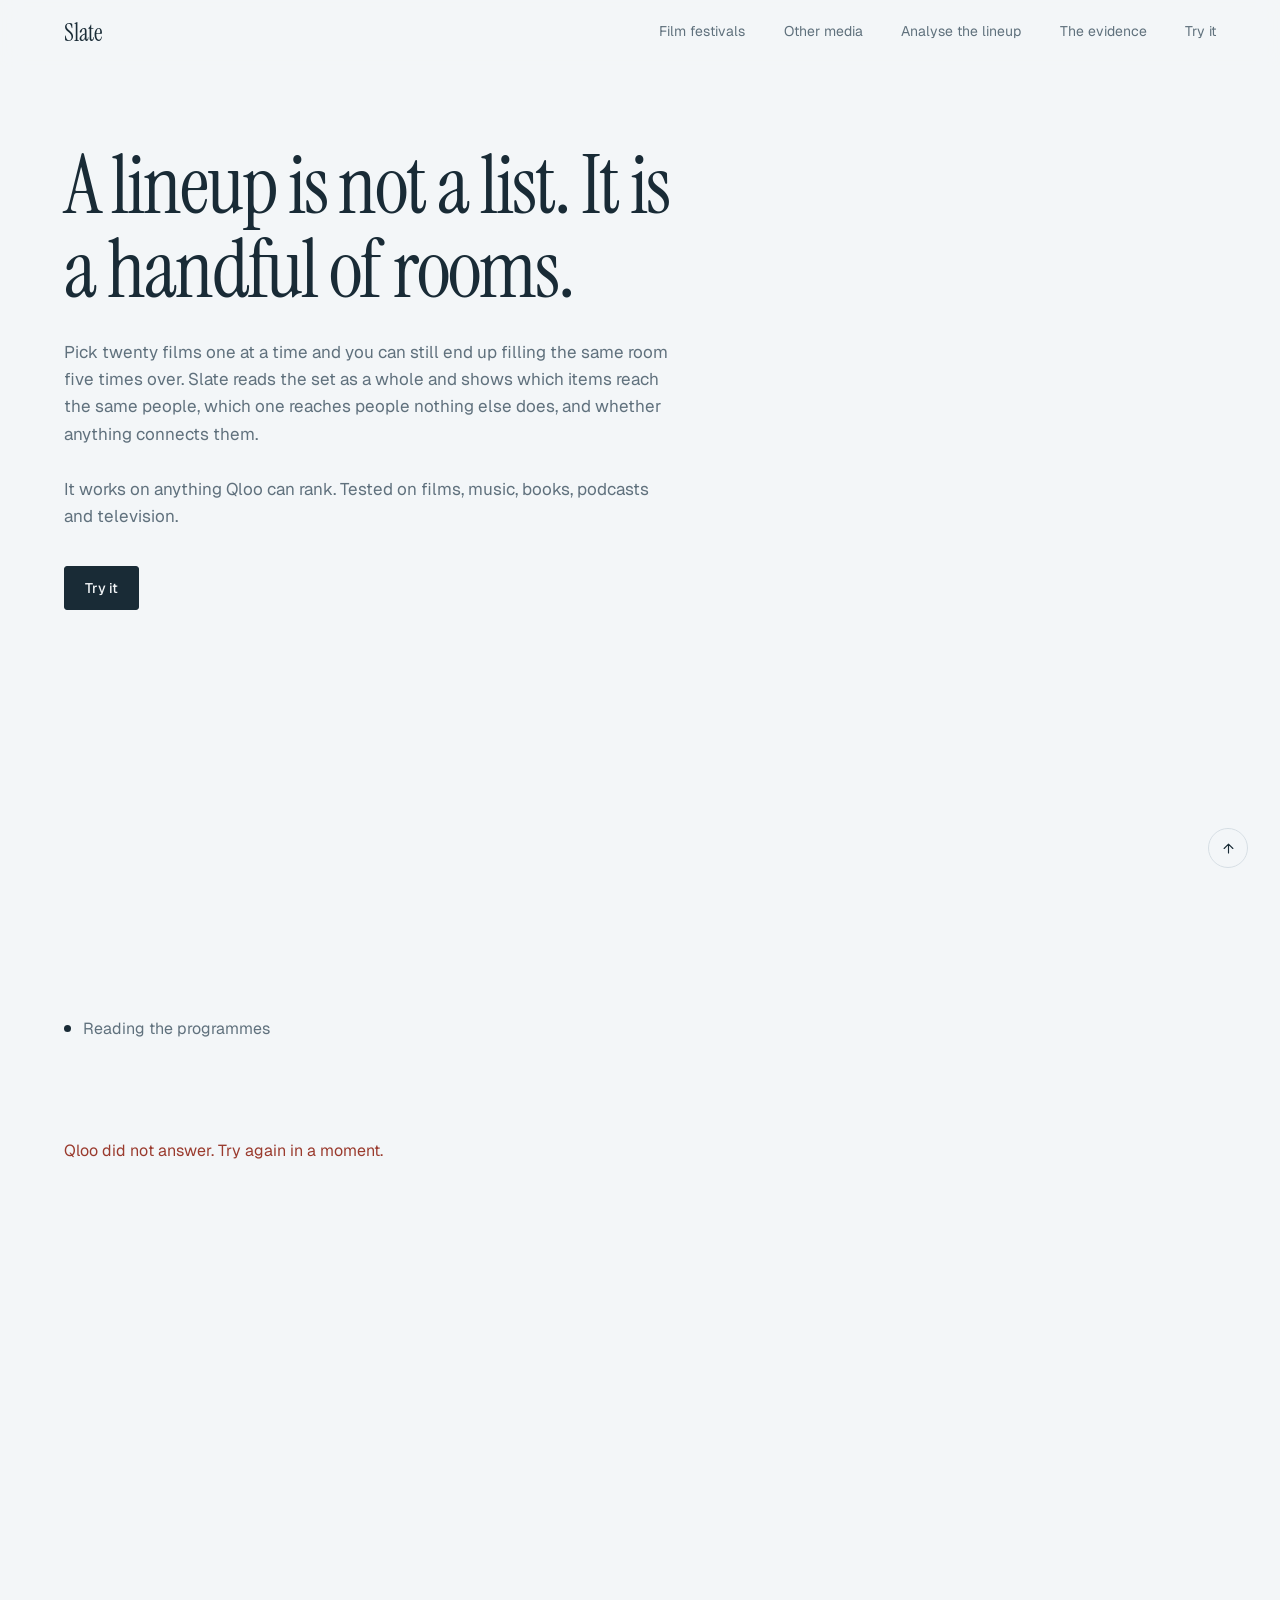
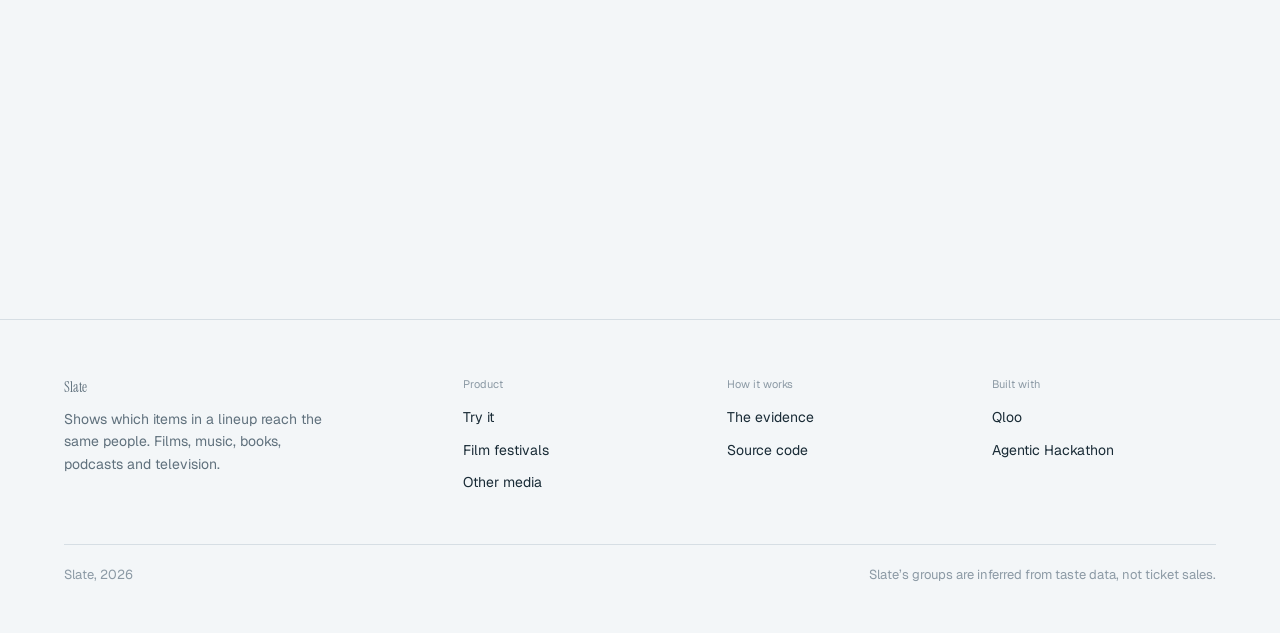
==== static/index.html @ c36e0ff1 "Serve the built-in lineups from a file, rebuild the page, add the edit panel" ====
<!DOCTYPE html>
<html lang="en">
<head>
<meta charset="utf-8">
<meta name="viewport" content="width=device-width, initial-scale=1">
<title>Slate</title>
<meta name="description" content="Slate reads a curated set as a whole and shows which items reach the same audience, which reaches people nothing else does, and whether anything connects them.">
<link rel="preconnect" href="https://fonts.googleapis.com">
<link rel="preconnect" href="https://fonts.gstatic.com" crossorigin>
<link href="https://fonts.googleapis.com/css2?family=Instrument+Serif:ital@0;1&family=Geist:wght@400;500;600&family=Archivo:wght@400;500&display=swap" rel="stylesheet">
<link rel="stylesheet" href="/static/style.css">
</head>
<body>

<header class="bar" id="bar">
  <span class="wordmark">Slate</span>
  <nav class="tabs">
    <a href="#festivals">Film festivals</a>
    <a href="#views">Other media</a>
    <a href="#panel">Analyse the lineup</a>
    <a href="#checked">The evidence</a>
    <a href="#yours">Try it</a>
  </nav>
</header>

<section class="opening">
  <h1>A lineup is not a list. It is a handful of rooms.</h1>
  <p class="deck">Pick twenty films one at a time and you can still end up
    filling the same room five times over. Slate reads the set as a whole and
    shows which items reach the same people, which one reaches people nothing
    else does, and whether anything connects them.</p>
  <p class="deck">It works on anything Qloo can rank. Tested on films, music,
    books, podcasts and television.</p>
  <div class="opening-actions">
    <a class="solid" href="#yours">Try it</a>
  </div>
</section>

<span id="festivals" class="anchor"></span>
<section class="group-head reveal">
  <h2>Film festivals</h2>
  <p class="lede">Here is what Slate sees in a lineup, using three real film
    festivals: Berlinale 2024 in Germany, Cannes 2023 in France and Sundance
    2024 in the United States.</p>
  <div class="terms">
    <div>
      <h4>Bridge</h4>
      <p>A film that reaches two different crowds at once. It is the overlap
        between them, so someone who came for one group finds something next
        door. Instead of programming two separate nights, one slot covers
        both.</p>
    </div>
    <div>
      <h4>Outlier</h4>
      <p>A film that covers an audience with a distinct taste from the rest of
        the lineup. If it sits in a group, it is the one most weakly tied to
        it: it covers some of that group&rsquo;s audience, and some that
        nothing else in the lineup covers.</p>
    </div>
  </div>
</section>

<main id="chapters"></main>

<div class="state" id="loading" aria-live="polite">
  <span class="pulse" aria-hidden="true"></span>
  <p id="loading-text">Reading the programmes</p>
</div>

<div class="state problem" id="error" hidden role="alert"><p id="error-text"></p></div>

<section class="views reveal" id="views" hidden>
  <h2>Slate also reads music, books, podcasts and television</h2>
  <div class="view-tabs" id="view-tabs" role="tablist"></div>
  <div id="view-body"></div>
</section>

<section class="checked reveal" id="checked" hidden>
  <h2>How do we know the findings are real?</h2>
  <div id="tests"></div>
</section>

<section class="invite reveal" id="yours">
  <h2>Try it on a programme you know</h2>
  <p class="lede">Four to twenty-four titles. A season, a retrospective, a
    streaming collection, your own shortlist.</p>
  <div class="invite-form">
    <label for="own-input">One title per line. Add a year in brackets if the
      title is ambiguous, like <i>Monster</i> (2023).</label>
    <textarea id="own-input" rows="8" spellcheck="false"
      placeholder="Anatomy of a Fall&#10;Perfect Days&#10;The Zone of Interest&#10;Fallen Leaves&#10;Youth (2023)"></textarea>
    <div class="row">
      <button type="button" id="own-run" class="solid">Find the shape</button>
      <p class="fine">Nothing is stored.</p>
    </div>
  </div>
  <div id="own-result"></div>
</section>

<footer class="foot">
  <div class="foot-top">
    <div class="foot-brand">
      <p class="wordmark">Slate</p>
      <p>Shows which items in a lineup reach the same people. Films, music,
        books, podcasts and television.</p>
    </div>
    <div>
      <h4>Product</h4>
      <a href="#yours">Try it</a>
      <a href="#festivals">Film festivals</a>
      <a href="#views">Other media</a>
    </div>
    <div>
      <h4>How it works</h4>
      <a href="#checked">The evidence</a>
      <a href="https://github.com/1Light/slate">Source code</a>
    </div>
    <div>
      <h4>Built with</h4>
      <a href="https://qloo.com">Qloo</a>
      <a href="https://qloo.devpost.com">Agentic Hackathon</a>
    </div>
  </div>
  <div class="foot-bottom">
    <span>Slate, 2026</span>
    <span>Slate&rsquo;s groups are inferred from taste data, not ticket sales.</span>
  </div>
</footer>

<button type="button" class="to-top" id="to-top" aria-label="Back to top" hidden>
  <svg viewBox="0 0 24 24" aria-hidden="true" focusable="false">
    <path d="M12 19V5M5 12l7-7 7 7"/>
  </svg>
</button>

<script src="/static/app.js"></script>
</body>
</html>
---- static/style.css ----
:root {
  --paper:  #F3F6F8;
  --raised: #E9EEF2;
  --card:   #FFFFFF;
  --ink:    #192B36;
  --muted:  #60717D;
  --faint:  #8C9AA5;
  --rule:   #D6DEE4;
  --rule-2: #BCC8D0;
  --accent: #5546D8;
  --accent-ink: #3A2FA8;
  --alone: #0F6E56;
  --alone-ink: #0B5240;
  --warn:   #9A3B2E;

  --serif: 'Instrument Serif', Georgia, 'Times New Roman', serif;
  --sans:  'Geist', 'Archivo', system-ui, -apple-system, 'Segoe UI', sans-serif;

  --gutter: clamp(1.25rem, 5vw, 5.5rem);
  --measure: 62ch;
}

* { box-sizing: border-box; }
html { -webkit-text-size-adjust: 100%; scroll-behavior: smooth; }

body {
  margin: 0;
  background: var(--paper);
  color: var(--ink);
  font-family: var(--sans);
  font-size: 16px;
  line-height: 1.6;
  font-feature-settings: 'tnum' 0;
  -webkit-font-smoothing: antialiased;
}

h1, h2, h3, h4 { margin: 0; font-weight: 400; }
p { margin: 0; }
ul, ol { margin: 0; padding: 0; list-style: none; }
a { color: inherit; }
.sr-only { position: absolute; width: 1px; height: 1px; overflow: hidden; clip: rect(0 0 0 0); }
.anchor { display: block; height: 0; scroll-margin-top: 4.5rem; }
:focus-visible { outline: 2px solid var(--ink); outline-offset: 3px; }

.reveal { opacity: 0; transform: translateY(14px); }
.reveal.shown { opacity: 1; transform: none; transition: opacity 700ms ease, transform 700ms cubic-bezier(.22,.9,.3,1); }

.bar {
  position: fixed; top: 0; left: 0; right: 0; z-index: 30;
  display: flex; align-items: center; justify-content: space-between;
  padding: 0.85rem var(--gutter);
  background: color-mix(in srgb, var(--paper) 88%, transparent);
  backdrop-filter: blur(10px);
  border-bottom: 1px solid transparent;
  transition: border-color 200ms ease;
}
.bar.lifted { border-bottom-color: var(--rule); }
.wordmark { font-family: var(--serif); font-size: 1.5rem; letter-spacing: -0.01em; }

.opening { padding: 9rem var(--gutter) 0; }

.opening h1 {
  font-family: var(--serif);
  font-size: clamp(2.6rem, 6.4vw, 5.25rem);
  line-height: 1.02;
  letter-spacing: -0.025em;
  max-width: 17ch;
}
.opening .deck {
  margin-top: 1.75rem; max-width: 56ch;
  color: var(--muted); font-size: clamp(0.9375rem, 1.35vw, 1.0625rem);
}
.opening-actions { display: flex; gap: 1rem; align-items: center; margin-top: 2.25rem; flex-wrap: wrap; }

.chapter { padding: 4.5rem var(--gutter) 3.5rem; border-top: 1px solid var(--rule); }
.hero-figure { padding: 3rem var(--gutter) 1rem; border: 0; }
.chapter-title { font-size: 0.8125rem; color: var(--faint); margin-bottom: 0.9rem; }
.chapter-title .reading { margin-left: 0.6rem; padding: 0.05rem 0.4rem; border: 1px solid var(--rule); color: var(--muted); font-size: 0.6875rem; }

.verdict-line {
  font-family: var(--serif); font-size: clamp(1.75rem, 3.8vw, 2.75rem);
  line-height: 1.1; letter-spacing: -0.018em; max-width: 22ch;
}
.verdict-sub { margin-top: 0.9rem; max-width: 48ch; color: var(--muted); font-size: 0.9375rem; }

.figure { position: relative; margin-top: 2rem; }

.state-label {
  font-size: 0.6875rem; color: var(--faint); margin-bottom: 0.75rem;
  display: flex; align-items: center; gap: 0.75rem;
}
.state-label button {
  font: inherit; font-size: 0.6875rem; color: var(--muted);
  background: none; border: 0; border-bottom: 1px solid var(--rule);
  padding: 0 0 1px; cursor: pointer;
}
.state-label button:hover { color: var(--ink); border-color: var(--ink); }

.columns { display: flex; gap: 0; align-items: flex-start; }
.column { min-width: 0; padding: 0 1.25rem; border-left: 1px solid var(--rule); }
.column:first-child { padding-left: 0; border-left: 0; }
.column:last-child { padding-right: 0; }

.column-head { padding-bottom: 0.65rem; margin-bottom: 0.9rem; border-bottom: 1px solid var(--ink); }
.column-size { font-size: 0.9375rem; font-weight: 500; font-variant-numeric: tabular-nums; }
.column-what { font-size: 0.9375rem; color: var(--muted); }
.column-head { text-wrap: balance; }

.film {
  display: block; padding: 0.4rem 0 0.4rem 0.6rem;
  margin-left: -0.6rem; border-left: 2px solid transparent;
  font-size: 0.9375rem; font-weight: 500; line-height: 1.3;
}
.film .origin { display: block; font-weight: 400; font-size: 0.8125rem; color: var(--muted); margin-top: 0.05rem; }
.film .year { font-weight: 400; font-size: 0.8125rem; color: var(--faint); margin-left: 0.35rem; }
.film .tag {
  display: inline-block; font-size: 0.6875rem; font-weight: 400;
  color: var(--muted); border: 1px solid var(--rule);
  padding: 0 0.3rem; margin-left: 0.45rem; vertical-align: 1px;
}
.film.bridge { border-left-color: var(--accent); }
.film.bridge .tag { border-color: var(--accent); color: var(--accent-ink); }
.film.alone { border-left-color: var(--alone); }
.film.alone .tag { border-color: var(--alone); color: var(--alone-ink); }
.film.thin { opacity: 0.78; }
.film.leaving { opacity: 0.34; text-decoration: line-through; }
.film.arriving { background: var(--raised); }

.threads { position: absolute; inset: 0; width: 100%; height: 100%; pointer-events: none; overflow: visible; }
.threads path { fill: none; stroke: var(--accent); stroke-width: 2; stroke-dasharray: var(--len); stroke-dashoffset: var(--len); animation: draw 900ms cubic-bezier(.3,.8,.4,1) forwards; }
.threads path.under { stroke: var(--paper); stroke-width: 7; opacity: 0.9; }
@keyframes draw { to { stroke-dashoffset: 0; } }

.spend { display: flex; gap: 0; margin-top: 1.5rem; padding-top: 1.25rem; border-top: 1px solid var(--rule); }
.spend-cell { padding: 0 1.25rem; min-width: 0; }
.spend-cell:first-child { padding-left: 0; }
.spend-cell h4 { font-size: 0.6875rem; color: var(--faint); font-weight: 400; margin-bottom: 0.4rem; }
.spend-cell li { font-size: 0.875rem; color: var(--muted); line-height: 1.35; margin-bottom: 0.25rem; }

.legend { margin-top: 1.25rem; font-size: 0.8125rem; color: var(--faint); max-width: var(--measure); }
.legend b { font-weight: 500; color: var(--muted); }
.note { margin-top: 1rem; font-size: 0.875rem; color: var(--muted); }

.act { margin-top: 2.5rem; padding-top: 1.75rem; border-top: 1px solid var(--rule); }
.act-head { display: flex; align-items: center; gap: 1.25rem; flex-wrap: wrap; }
.act-head p { font-size: 0.875rem; color: var(--muted); max-width: 46ch; }
.trace { margin-top: 1.75rem; max-width: var(--measure); border-left: 1px solid var(--rule); }
.trace li { position: relative; padding: 0 0 1rem 1.25rem; font-size: 0.9375rem; }
.trace li::before { content: ""; position: absolute; left: -4px; top: 0.55rem; width: 7px; height: 7px; border-radius: 50%; background: var(--rule-2); }
.trace li[data-act="keep"]::before { background: var(--ink); }
.trace .evidence { color: var(--faint); font-size: 0.8125rem; margin-top: 0.15rem; }
.proposal { margin-top: 1.75rem; max-width: var(--measure); }
.proposal h4 { font-family: var(--serif); font-size: 1.5rem; margin-bottom: 0.5rem; }
.proposal p { font-size: 0.9375rem; margin-bottom: 0.5rem; }
.rejects-head { color: var(--faint); font-size: 0.8125rem; margin-top: 1rem; }
.rejects li { font-size: 0.875rem; color: var(--muted); margin-bottom: 0.25rem; }
.ledger { display: flex; gap: 2.25rem; flex-wrap: wrap; margin-top: 1.25rem; padding-top: 1rem; border-top: 1px solid var(--rule); }
.ledger dt { font-size: 0.6875rem; color: var(--faint); }
.ledger dd { margin: 0; font-size: 1.375rem; font-weight: 500; font-variant-numeric: tabular-nums; }
.none { color: var(--muted); font-size: 0.9375rem; }

.compare, .checked, .invite { padding: 4.5rem var(--gutter) 3.5rem; border-top: 1px solid var(--rule); }
.compare h2, .checked h2, .invite h2 {
  font-family: var(--serif); font-size: clamp(1.75rem, 3.4vw, 2.5rem);
  line-height: 1.12; letter-spacing: -0.018em;
}
.lede { margin-top: 1rem; max-width: 54ch; color: var(--muted); font-size: 0.9375rem; }
.compare-rows { margin-top: 2.5rem; display: flex; flex-direction: column; gap: 1.25rem; }
.compare-row { display: grid; grid-template-columns: 11rem minmax(0, 1fr) 10rem; gap: 1.5rem; align-items: center; }
.compare-row .who { font-size: 0.9375rem; }
.compare-row .who small { display: block; color: var(--faint); font-size: 0.75rem; }
.compare-track { display: flex; }
.compare-row .bars { display: flex; gap: 2px; height: 1.75rem; }
.compare-row .bars span { min-width: 4px; background: var(--rule-2); }
.compare-row .bars span:nth-child(even) { background: var(--rule); }
.compare-row.bridged .bars { box-shadow: inset 0 -3px 0 var(--accent); }
.compare-row .verdict-cell { font-size: 0.875rem; color: var(--muted); }
.compare-row .verdict-cell b { font-weight: 500; color: var(--ink); }
.compare-row .verdict-cell .has-bridge { color: var(--accent-ink); }
.compare-note { margin-top: 2.25rem; max-width: var(--measure); font-size: 1rem; }

.checks { margin-top: 2.5rem; display: grid; grid-template-columns: repeat(auto-fit, minmax(23rem, 1fr)); gap: 3rem; }
.check h3 { font-family: var(--serif); font-size: 1.375rem; line-height: 1.25; max-width: 30ch; }
.figure-line { margin-top: 1rem; font-size: 0.875rem; color: var(--muted); }
.figure-line b { font-size: 1.875rem; font-weight: 500; color: var(--ink); margin-right: 0.5rem; font-variant-numeric: tabular-nums; }
.check > p { margin-top: 0.9rem; font-size: 0.9375rem; }
.check .limit { color: var(--muted); font-size: 0.8125rem; }
.check h4 { font-size: 0.6875rem; color: var(--faint); margin-top: 1.5rem; }
.check code {
  display: block; margin-top: 1.25rem; padding: 0.5rem 0.7rem;
  background: var(--raised); font-family: var(--sans);
  font-size: 0.75rem; color: var(--muted); overflow-x: auto;
}
.pairs, .bars-table { width: 100%; border-collapse: collapse; margin-top: 1rem; font-size: 0.8125rem; }
.pairs td, .bars-table td { padding: 0.3rem 0.5rem 0.3rem 0; vertical-align: baseline; }
.pairs .d, .bars-table .d { font-variant-numeric: tabular-nums; white-space: nowrap; }
.pairs .r, .pairs .n { color: var(--faint); white-space: nowrap; text-align: right; }
.pairs .head td { padding-top: 0.9rem; color: var(--faint); font-size: 0.6875rem; }
.pairs .head:first-child td { padding-top: 0; }
.pairs .aside { display: block; color: var(--faint); font-size: 0.75rem; }
.bars-table .who { white-space: nowrap; color: var(--muted); }
.bars-table .bar { width: 99%; }
.bars-table .bar span { display: block; height: 7px; background: var(--rule-2); }
.bars-table .win .who, .bars-table .win .d { color: var(--ink); font-weight: 500; }
.bars-table .win .bar span { background: var(--ink); }

.invite { display: grid; grid-template-columns: minmax(0, 1.05fr) minmax(0, 0.95fr); gap: clamp(2rem, 6vw, 5rem); align-items: start; }
.invite-form label { display: block; font-size: 0.875rem; color: var(--muted); margin: 2rem 0 0.6rem; }
.invite textarea {
  width: 100%; font-family: var(--sans); font-size: 0.9375rem; line-height: 1.7;
  padding: 0.8rem 0.95rem; border: 1px solid var(--rule); border-radius: 3px;
  background: var(--card); color: var(--ink); resize: vertical;
}
.invite textarea:focus { border-color: var(--ink); outline: none; }
.invite .row { display: flex; align-items: center; gap: 0.9rem; margin-top: 0.9rem; }
.invite-aside { border-left: 1px solid var(--rule); padding-left: clamp(1.25rem, 3vw, 2.5rem); }
.invite-aside h3 { font-size: 0.6875rem; color: var(--faint); margin-bottom: 1rem; }
.invite-aside li { font-size: 0.9375rem; color: var(--muted); margin-bottom: 0.9rem; }
.invite-aside li b { font-weight: 500; color: var(--ink); }
.invite-aside .fine { margin-top: 1.5rem; }
#own-result { grid-column: 1 / -1; }
.fine { font-size: 0.8125rem; color: var(--faint); }

.solid, .ghost {
  display: inline-block; font: inherit; font-size: 0.875rem; font-weight: 500;
  cursor: pointer; padding: 0.6rem 1.25rem; border-radius: 3px; text-decoration: none;
  transition: opacity 120ms ease, border-color 120ms ease;
}
.solid { background: var(--ink); color: var(--paper); border: 1px solid var(--ink); }
.ghost { background: none; border: 1px solid var(--rule); color: var(--muted); }
.solid:hover { opacity: 0.86; }
.ghost:hover { color: var(--ink); border-color: var(--ink); }
.solid:disabled { opacity: 0.4; cursor: default; }
.quiet { color: var(--muted); font-size: 0.875rem; text-decoration: none; border-bottom: 1px solid var(--rule); padding-bottom: 2px; }
.quiet:hover { color: var(--ink); border-color: var(--ink); }

.state { display: flex; align-items: center; gap: 0.75rem; padding: 3rem var(--gutter); color: var(--muted); }
.problem { color: var(--warn); }
.pulse { width: 7px; height: 7px; border-radius: 50%; background: var(--ink); animation: breathe 1.4s ease-in-out infinite; }
@keyframes breathe { 0%,100% { opacity: 0.2; } 50% { opacity: 1; } }

.foot {
  display: flex; justify-content: space-between; align-items: center; gap: 1rem;
  padding: 2rem var(--gutter) 3rem; border-top: 1px solid var(--rule);
  font-size: 0.8125rem; color: var(--faint); flex-wrap: wrap;
}
.foot a { text-decoration: none; border-bottom: 1px solid var(--rule); padding-bottom: 2px; }
.foot a:hover { color: var(--ink); }

@media (max-width: 920px) {
  .invite { grid-template-columns: 1fr; }
  .invite-aside { border-left: 0; padding-left: 0; border-top: 1px solid var(--rule); padding-top: 1.5rem; }
  .columns, .spend { flex-direction: column; }
  .column, .spend-cell { padding: 0; border-left: 0; }
  .column + .column { margin-top: 2rem; padding-top: 1.5rem; border-top: 1px solid var(--rule); }
  .spend-cell + .spend-cell { margin-top: 1.25rem; }
  .compare-row { grid-template-columns: 1fr; gap: 0.5rem; }
  .threads { display: none; }
  .opening { padding-top: 7rem; }
}

@media (prefers-reduced-motion: reduce) {
  html { scroll-behavior: auto; }
  *, *::before, *::after { animation-duration: 0.01ms !important; transition-duration: 0.01ms !important; }
  .reveal { opacity: 1; transform: none; }
  .threads path { stroke-dashoffset: 0; }
}

.decision-block { margin-top: 2.5rem; padding-top: 2rem; border-top: 1px solid var(--rule); }
.decision { display: grid; grid-template-columns: minmax(0, 0.9fr) minmax(0, 1.1fr); gap: clamp(1.5rem, 4vw, 3.5rem); margin-top: 2rem; align-items: start; }
.decision-side { min-width: 0; }
.columns.wrapped { display: grid; grid-template-columns: repeat(auto-fit, minmax(9rem, 1fr)); gap: 1.5rem 0; }
.columns.wrapped .column { border-left: 1px solid var(--rule); padding: 0 1rem; }
.columns.wrapped .column:first-child { padding-left: 0; border-left: 0; }

.film .tag { white-space: nowrap; }
.film.arriving { background: none; border-left-color: var(--ink); }
.film.arriving .tag { border-color: var(--ink); color: var(--ink); }
.film.leaving .tag { border-color: var(--rule-2); }

.swaps { margin-top: 2rem; max-width: var(--measure); }
.swaps li { padding: 0.9rem 0; border-top: 1px solid var(--rule); }
.swaps .out { color: var(--muted); text-decoration: line-through; }
.swaps .arrow { color: var(--faint); margin: 0 0.6rem; }
.swaps .in { font-weight: 500; }
.swaps .why { margin-top: 0.3rem; font-size: 0.875rem; color: var(--muted); }

.declined { padding: 3.5rem var(--gutter); border-top: 1px solid var(--rule); background: var(--raised); }
.declined-head { font-family: var(--serif); font-size: clamp(1.5rem, 3vw, 2.125rem); letter-spacing: -0.015em; }

.says { margin-top: 2rem; padding-top: 1.5rem; border-top: 1px solid var(--rule); }
.consequences { display: grid; grid-template-columns: repeat(auto-fit, minmax(16rem, 1fr)); gap: 2rem; }
.consequences h4 { font-size: 0.6875rem; color: var(--faint); font-weight: 400; }
.consequences .subject { margin-top: 0.3rem; font-size: 1rem; font-weight: 500; }
.consequences .subject .arrow { color: var(--faint); margin: 0 0.5rem; font-weight: 400; }
.consequences p { font-size: 0.875rem; color: var(--muted); margin-top: 0.4rem; }

@media (max-width: 920px) {
  .decision { grid-template-columns: 1fr; }
  .columns.wrapped { grid-template-columns: 1fr; }
  .columns.wrapped .column { border-left: 0; padding: 0; }
  .columns.wrapped .column + .column { margin-top: 1.5rem; padding-top: 1.25rem; border-top: 1px solid var(--rule); }
}

.check.lead { margin-top: 2.5rem; padding-bottom: 2.5rem; border-bottom: 1px solid var(--rule); }
.check.lead h3 { font-size: clamp(1.5rem, 2.6vw, 2rem); }
.check.lead > p { max-width: var(--measure); }
.columns.tight { margin-top: 1.75rem; }
.columns.tight .film { padding-block: 0.25rem; }
.checks { margin-top: 2.5rem; }
.closing {
  margin-top: 3rem; padding-top: 2rem; border-top: 1px solid var(--rule);
  font-family: var(--serif); font-size: clamp(1.25rem, 2.4vw, 1.75rem);
  line-height: 1.3; max-width: 34ch;
}
#st-null { margin-top: 1rem; font-size: 0.875rem; color: var(--muted); }

.waiting { display: flex; align-items: flex-start; gap: 0.75rem; padding: 2rem 0; max-width: var(--measure); }
.waiting p { font-size: 0.9375rem; color: var(--muted); }
.waiting .pulse { margin-top: 0.5rem; flex: none; }

.status { max-width: var(--measure); margin-top: 2rem; padding-left: 1rem; border-left: 2px solid var(--rule-2); }
.status h4 { font-family: var(--serif); font-size: 1.375rem; letter-spacing: -0.01em; }
.status p { margin-top: 0.5rem; font-size: 0.9375rem; color: var(--muted); }
.status .row { display: flex; gap: 0.75rem; margin-top: 1rem; flex-wrap: wrap; }
.status.thin { border-left-color: var(--rule-2); }
.status.wait { border-left-color: var(--ink); }
.status.broken { border-left-color: var(--warn); }
.status.broken h4 { color: var(--warn); }

.coverage { max-width: var(--measure); margin-top: 2rem; padding: 1.25rem 1.25rem 1rem; background: var(--raised); }
.coverage h4 { font-size: 0.9375rem; font-weight: 500; }
.coverage p { margin-top: 0.6rem; font-size: 0.875rem; color: var(--muted); }
.coverage b { font-weight: 500; color: var(--ink); }
.coverage .limit { margin-top: 0.9rem; font-size: 0.8125rem; color: var(--faint); }

.group-head { padding: 4.5rem var(--gutter) 0; }
.group-head h2 { font-family: var(--serif); font-size: clamp(1.875rem, 3.6vw, 2.75rem); letter-spacing: -0.018em; }
.terms { margin-top: 2rem; display: grid; grid-template-columns: repeat(auto-fit, minmax(22rem, 1fr)); gap: 2.5rem; max-width: 70rem; }
.terms h4 { font-size: 0.6875rem; color: var(--faint); font-weight: 400; }
.terms p { margin-top: 0.4rem; font-size: 0.9375rem; color: var(--muted); }
.chapter-title .num { display: inline-block; margin-right: 0.6rem; color: var(--ink); font-weight: 500; }

.views { padding: 4.5rem var(--gutter) 3.5rem; border-top: 1px solid var(--rule); }
.view-tabs { display: flex; gap: 0; margin-top: 2rem; border-bottom: 1px solid var(--rule); }
.view-tabs button {
  font: inherit; font-size: 0.9375rem; background: none; border: 0;
  border-bottom: 2px solid transparent; color: var(--muted);
  padding: 0.6rem 1.1rem; margin-bottom: -1px; cursor: pointer;
}
.view-tabs button:first-child { padding-left: 0; }
.view-tabs button:hover { color: var(--ink); }
.view-tabs button[aria-selected="true"] { color: var(--ink); border-bottom-color: var(--ink); font-weight: 500; }
#view-body .chapter { border-top: 0; padding-top: 2rem; }

.test { padding-top: 3rem; margin-top: 3rem; border-top: 1px solid var(--rule); }
.test:first-child { border-top: 0; margin-top: 2rem; padding-top: 0; }
.test h3 { font-family: var(--serif); font-size: clamp(1.375rem, 2.6vw, 1.875rem); letter-spacing: -0.012em; max-width: 30ch; }
.test h3 .num { display: inline-block; margin-right: 0.7rem; color: var(--faint); font-family: var(--sans); font-size: 0.875rem; vertical-align: 4px; }
.test p { margin-top: 0.9rem; max-width: var(--measure); font-size: 0.9375rem; }
.test .columns { margin-top: 1.75rem; }
.test table { margin-top: 1.5rem; max-width: 46rem; }
.declined-block { margin-top: 2.5rem; padding-top: 1.75rem; border-top: 1px solid var(--rule); }

.spend { display: block; }
.spend-head { max-width: var(--measure); margin-bottom: 1.25rem; }
.spend-head h4 { font-family: var(--sans); font-size: 0.9375rem; font-weight: 500; }
.spend-head p { margin-top: 0.3rem; font-size: 0.875rem; color: var(--muted); }
.spend-rows { display: flex; gap: 0; }
.spend-rows .spend-cell { padding: 0 1.25rem; }
.spend-rows .spend-cell:first-child { padding-left: 0; }
.test .defs { margin-top: 1rem; max-width: var(--measure); }
.test .defs li { font-size: 0.9375rem; color: var(--muted); margin-bottom: 0.4rem; }
.test .defs b { font-weight: 500; color: var(--ink); }
.test .closing-line { font-weight: 500; color: var(--ink); }
.test.sub { border-top: 0; margin-top: 2.25rem; padding-top: 0; }
.test.sub h3 .num { display: none; }
.test.sub h3 { font-size: clamp(1.25rem, 2.2vw, 1.5rem); }
@media (max-width: 920px) {
  .spend-rows { flex-direction: column; }
  .spend-rows .spend-cell { padding: 0; }
  .spend-rows .spend-cell + .spend-cell { margin-top: 1rem; }
}

.bar { gap: 2rem; }
.tabs { display: flex; gap: clamp(1rem, 3vw, 2.5rem); margin-left: auto; }
.tabs a {
  font-size: 0.875rem; color: var(--muted); text-decoration: none;
  padding-bottom: 2px; border-bottom: 1px solid transparent;
}
.tabs a:hover { color: var(--ink); border-bottom-color: var(--ink); }

.to-top {
  position: fixed; right: clamp(1rem, 3vw, 2rem); bottom: clamp(1rem, 3vw, 2rem);
  z-index: 40; width: 40px; height: 40px; padding: 0; cursor: pointer;
  background: var(--paper); border: 1px solid var(--rule); border-radius: 50%;
  display: flex; align-items: center; justify-content: center;
  transition: border-color 120ms ease;
}
.to-top:hover { border-color: var(--ink); }
.to-top svg { width: 15px; height: 15px; fill: none; stroke: var(--ink); stroke-width: 1.8; stroke-linecap: round; stroke-linejoin: round; }

.foot { display: block; padding-top: 3.5rem; }
.foot-top { display: grid; grid-template-columns: minmax(0, 1.6fr) repeat(3, minmax(0, 1fr)); gap: 2.5rem; padding-bottom: 2.5rem; }
.foot-brand .wordmark { display: block; margin-bottom: 0.6rem; }
.foot-brand p { font-size: 0.875rem; color: var(--muted); max-width: 30ch; line-height: 1.6; }
.foot h4 { font-size: 0.6875rem; color: var(--faint); font-weight: 400; margin-bottom: 0.8rem; }
.foot-top a { display: block; font-size: 0.875rem; color: var(--ink); text-decoration: none; margin-bottom: 0.5rem; border: 0; }
.foot-top a:hover { text-decoration: underline; }
.foot-bottom { display: flex; justify-content: space-between; gap: 1.5rem; flex-wrap: wrap; padding-top: 1.25rem; border-top: 1px solid var(--rule); }

@media (max-width: 920px) {
  .tabs { display: none; }
  .foot-top { grid-template-columns: 1fr 1fr; gap: 2rem; }
}

.panel { padding: 3rem var(--gutter) 3.5rem; border-top: 1px solid var(--rule); scroll-margin-top: 4.5rem; }
#own-result .panel { padding-left: 0; padding-right: 0; }
.panel-box { background: var(--raised); padding: 1.5rem; border-radius: 3px; }
.panel-box h3, .panel-fewer h3 { font-size: 1rem; font-weight: 500; }
.panel-box .lede, .panel-fewer .lede { margin-top: 0.25rem; font-size: 0.875rem; }
.chips { display: flex; flex-wrap: wrap; gap: 0.5rem; margin: 1.25rem 0; }
.chip {
  font: inherit; font-size: 0.8125rem; cursor: pointer;
  background: var(--paper); color: var(--ink);
  border: 1px solid var(--rule); border-radius: 3px; padding: 0.3rem 0.6rem;
}
.chip:hover { border-color: var(--ink); }
.chip-x { color: var(--faint); margin-left: 0.4rem; }
.chip.gone { opacity: 0.45; text-decoration: line-through; }
.panel-box .row { display: flex; gap: 0.6rem; align-items: center; padding-top: 1.25rem; border-top: 1px solid var(--rule); }
.panel-box input { flex: 1; min-width: 0; font-family: var(--sans); font-size: 0.875rem; padding: 0.5rem 0.7rem; border: 1px solid var(--rule); border-radius: 3px; background: var(--card); color: var(--ink); }
.panel-box input:focus { border-color: var(--ink); outline: none; }
.panel-diff { margin-top: 2rem; font-size: 1.0625rem; max-width: var(--measure); }
.panel-figure { margin-top: 1.5rem; }
.panel-figure .chapter { border-top: 0; padding: 0; }
.panel-foot { margin-top: 1.5rem; padding-top: 1rem; border-top: 1px solid var(--rule); font-size: 0.8125rem; color: var(--muted); }
.linky { font: inherit; font-size: 0.8125rem; background: none; border: 0; border-bottom: 1px solid var(--rule); color: var(--ink); padding: 0 0 1px; cursor: pointer; }
.linky:hover { border-color: var(--ink); }
.panel-fewer { margin-top: 2.5rem; padding-top: 1.75rem; border-top: 1px solid var(--rule); }
.panel-fewer .row { display: flex; gap: 0.6rem; align-items: center; margin-top: 1rem; flex-wrap: wrap; }
.panel-fewer select { font-family: var(--sans); font-size: 0.875rem; padding: 0.4rem 0.5rem; border: 1px solid var(--rule); border-radius: 3px; background: var(--card); color: var(--ink); }
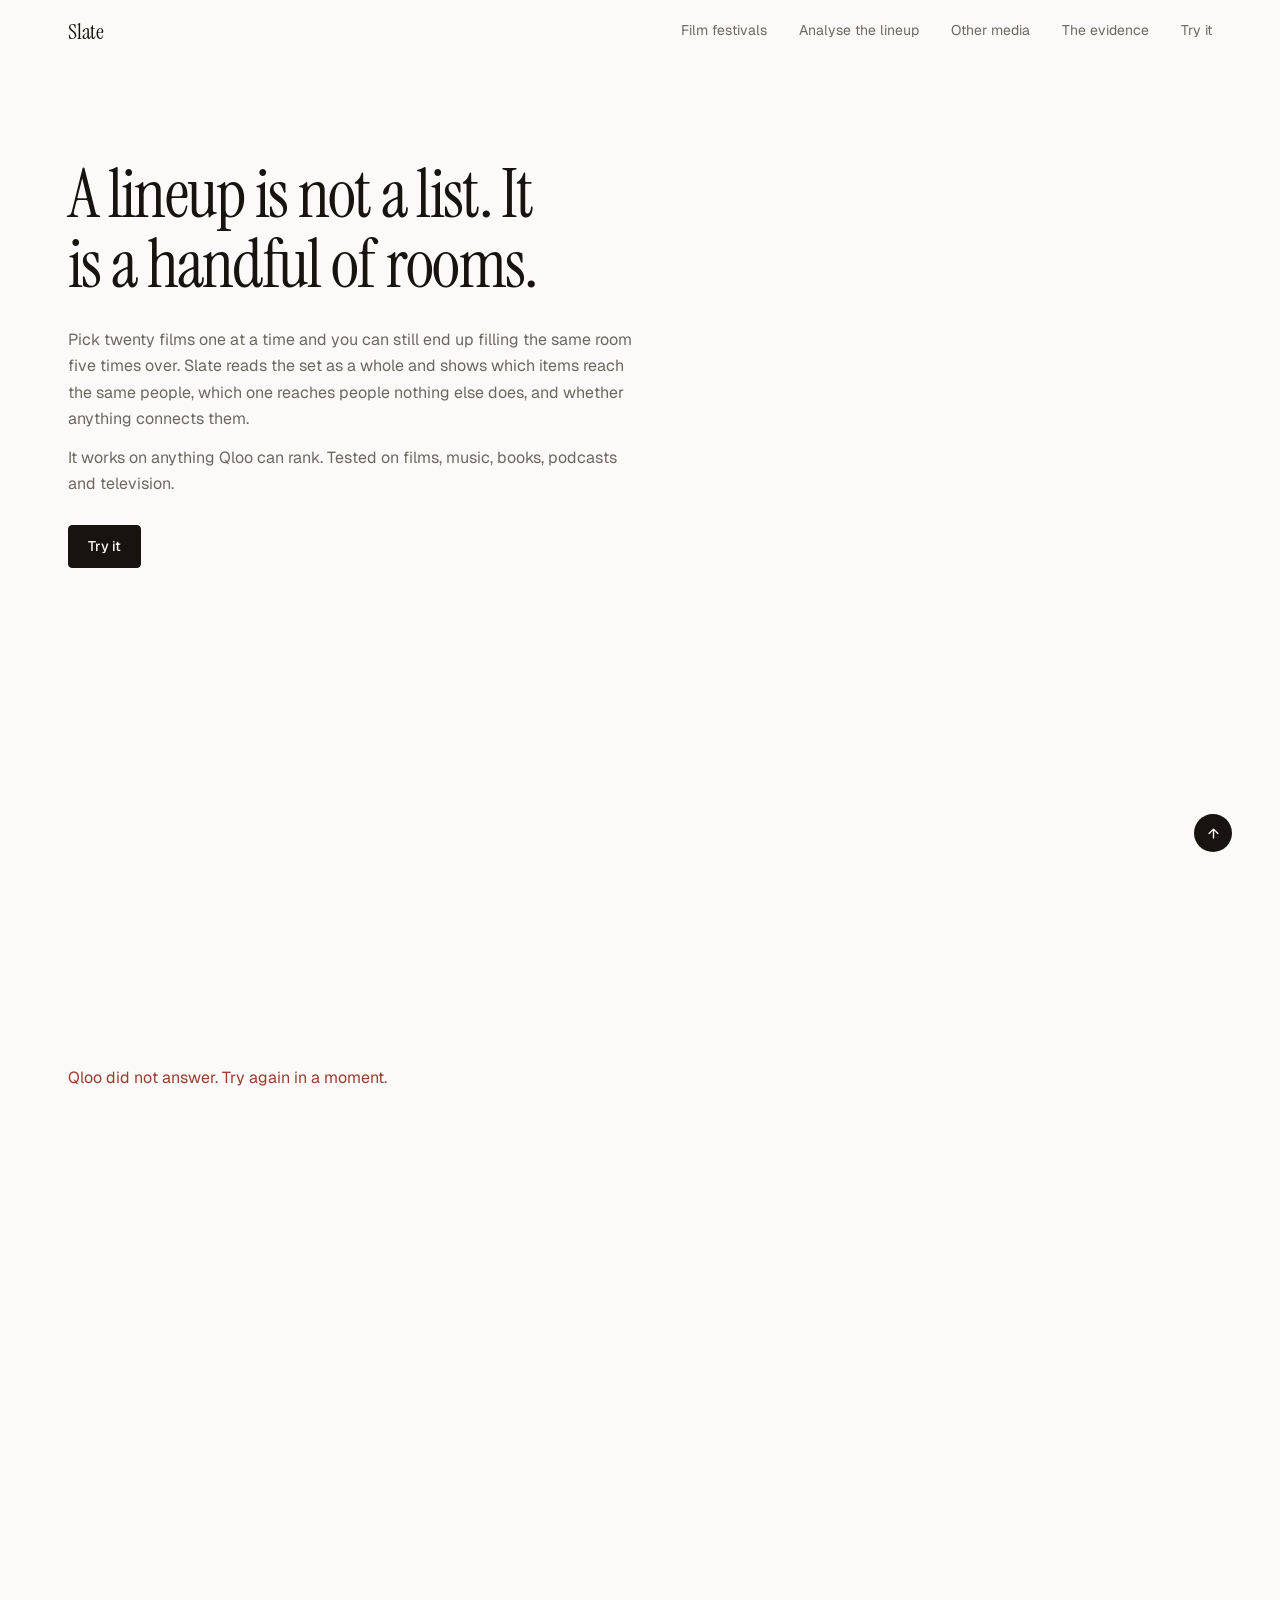
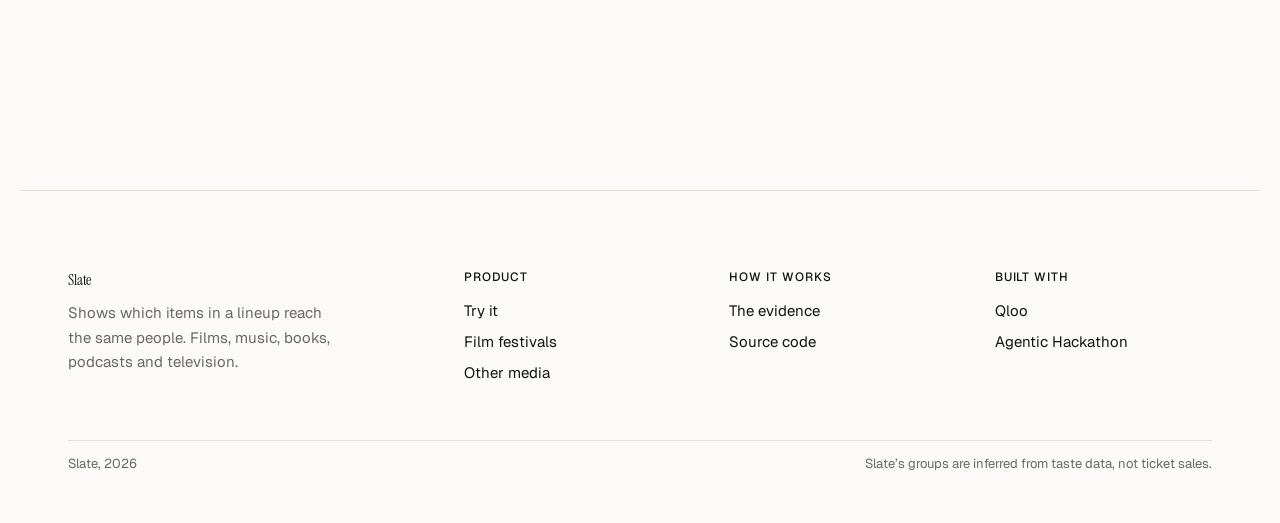
==== commit e6bba3c5: "improve frontend" ====
--- a/static/index.html
+++ b/static/index.html
@@ -4,7 +4,7 @@
 <meta charset="utf-8">
 <meta name="viewport" content="width=device-width, initial-scale=1">
 <title>Slate</title>
-<meta name="description" content="Slate reads a curated set as a whole and shows which items reach the same audience, which reaches people nothing else does, and whether anything connects them.">
+<meta name="description" content="Slate shows which items in a lineup reach the same people. Films, music, books, podcasts and television.">
 <link rel="preconnect" href="https://fonts.googleapis.com">
 <link rel="preconnect" href="https://fonts.gstatic.com" crossorigin>
 <link href="https://fonts.googleapis.com/css2?family=Instrument+Serif:ital@0;1&family=Geist:wght@400;500;600&family=Archivo:wght@400;500&display=swap" rel="stylesheet">
@@ -13,17 +13,19 @@
 <body>
 
 <header class="bar" id="bar">
-  <span class="wordmark">Slate</span>
-  <nav class="tabs">
-    <a href="#festivals">Film festivals</a>
-    <a href="#views">Other media</a>
-    <a href="#panel">Analyse the lineup</a>
-    <a href="#checked">The evidence</a>
-    <a href="#yours">Try it</a>
-  </nav>
+  <div class="band">
+    <span class="wordmark">Slate</span>
+    <nav class="tabs">
+      <a href="#festivals">Film festivals</a>
+      <a href="#panel">Analyse the lineup</a>
+      <a href="#views">Other media</a>
+      <a href="#checked">The evidence</a>
+      <a href="#yours">Try it</a>
+    </nav>
+  </div>
 </header>
 
-<section class="opening">
+<section class="opening band">
   <h1>A lineup is not a list. It is a handful of rooms.</h1>
   <p class="deck">Pick twenty films one at a time and you can still end up
     filling the same room five times over. Slate reads the set as a whole and
@@ -37,67 +39,69 @@
 </section>
 
 <span id="festivals" class="anchor"></span>
-<section class="group-head reveal">
-  <h2>Film festivals</h2>
-  <p class="lede">Here is what Slate sees in a lineup, using three real film
-    festivals: Berlinale 2024 in Germany, Cannes 2023 in France and Sundance
-    2024 in the United States.</p>
-  <div class="terms">
+<section class="group-head band reveal">
+  <div class="split">
     <div>
-      <h4>Bridge</h4>
-      <p>A film that reaches two different crowds at once. It is the overlap
-        between them, so someone who came for one group finds something next
-        door. Instead of programming two separate nights, one slot covers
-        both.</p>
+      <h2>Film festivals</h2>
+      <p class="lede">Here is what Slate sees in a lineup, using three real
+        film festivals: Berlinale 2024 in Germany, Cannes 2023 in France and
+        Sundance 2024 in the United States.</p>
     </div>
-    <div>
-      <h4>Outlier</h4>
-      <p>A film that covers an audience with a distinct taste from the rest of
-        the lineup. If it sits in a group, it is the one most weakly tied to
-        it: it covers some of that group&rsquo;s audience, and some that
-        nothing else in the lineup covers.</p>
+    <div class="terms">
+      <div>
+        <h4>Bridge</h4>
+        <p>A film that reaches two different crowds at once. It is the overlap
+          between them, so someone who came for one group finds something next
+          door. Instead of programming two separate nights, one slot covers
+          both.</p>
+      </div>
+      <div>
+        <h4>Outlier</h4>
+        <p>A film that covers an audience with a distinct taste from the rest
+          of the lineup. If it sits in a group, it is the one most weakly tied
+          to it: it covers some of that group&rsquo;s audience, and some that
+          nothing else in the lineup covers.</p>
+      </div>
     </div>
   </div>
 </section>
 
-<main id="chapters"></main>
+<main id="chapters" class="band"></main>
 
-<div class="state" id="loading" aria-live="polite">
-  <span class="pulse" aria-hidden="true"></span>
-  <p id="loading-text">Reading the programmes</p>
+<div class="band" id="error" hidden role="alert">
+  <p class="state problem" id="error-text"></p>
 </div>
 
-<div class="state problem" id="error" hidden role="alert"><p id="error-text"></p></div>
-
-<section class="views reveal" id="views" hidden>
+<section class="views band reveal" id="views" hidden>
   <h2>Slate also reads music, books, podcasts and television</h2>
   <div class="view-tabs" id="view-tabs" role="tablist"></div>
   <div id="view-body"></div>
 </section>
 
-<section class="checked reveal" id="checked" hidden>
+<section class="checked band reveal" id="checked" hidden>
   <h2>How do we know the findings are real?</h2>
   <div id="tests"></div>
 </section>
 
-<section class="invite reveal" id="yours">
-  <h2>Try it on a programme you know</h2>
-  <p class="lede">Four to twenty-four titles. A season, a retrospective, a
-    streaming collection, your own shortlist.</p>
-  <div class="invite-form">
-    <label for="own-input">One title per line. Add a year in brackets if the
-      title is ambiguous, like <i>Monster</i> (2023).</label>
-    <textarea id="own-input" rows="8" spellcheck="false"
-      placeholder="Anatomy of a Fall&#10;Perfect Days&#10;The Zone of Interest&#10;Fallen Leaves&#10;Youth (2023)"></textarea>
-    <div class="row">
-      <button type="button" id="own-run" class="solid">Find the shape</button>
-      <p class="fine">Nothing is stored.</p>
+<section class="invite band reveal" id="yours">
+  <div class="invite-card">
+    <h2>Try it on a programme you know</h2>
+    <p class="lede">Four to twenty-four titles. A season, a retrospective, a
+      streaming collection, your own shortlist.</p>
+    <div class="invite-form">
+      <label for="own-input">One title per line. Add a year in brackets if
+        the title is ambiguous, like <i>Monster</i> (2023).</label>
+      <textarea id="own-input" rows="7" spellcheck="false"
+        placeholder="Anatomy of a Fall&#10;Perfect Days&#10;The Zone of Interest&#10;Fallen Leaves&#10;Youth (2023)"></textarea>
+      <div class="row">
+        <button type="button" id="own-run" class="solid">Find the shape</button>
+      </div>
     </div>
   </div>
   <div id="own-result"></div>
 </section>
 
-<footer class="foot">
+<footer class="foot band">
   <div class="foot-top">
     <div class="foot-brand">
       <p class="wordmark">Slate</p>
--- a/static/style.css
+++ b/static/style.css
@@ -1,23 +1,39 @@
 :root {
-  --paper:  #F3F6F8;
-  --raised: #E9EEF2;
+  --paper:  #FBFAF8;
+  --raised: #F4F1EC;
   --card:   #FFFFFF;
-  --ink:    #192B36;
-  --muted:  #60717D;
-  --faint:  #8C9AA5;
-  --rule:   #D6DEE4;
-  --rule-2: #BCC8D0;
-  --accent: #5546D8;
+  --ink:    #17140F;
+  --muted:  #6E6761;
+  --faint:  #9B9490;
+  --rule:   #E5E1DB;
+  --rule-2: #C4BEB8;
+
+  --panel:       #15191D;
+  --panel-ink:   #E8EDF1;
+  --panel-bright:#F2F5F7;
+  --panel-muted: #8A99A6;
+  --panel-faint: #5C6B78;
+  --panel-rule:  #2A3138;
+
+  --accent:     #5546D8;
   --accent-ink: #3A2FA8;
-  --alone: #0F6E56;
-  --alone-ink: #0B5240;
-  --warn:   #9A3B2E;
+  --accent-on:  #A79BFF;
+  --alone:      #0F6E56;
+  --alone-ink:  #0B5240;
+  --alone-on:   #5FC6A8;
+  --warn:       #9A3B2E;
 
   --serif: 'Instrument Serif', Georgia, 'Times New Roman', serif;
   --sans:  'Geist', 'Archivo', system-ui, -apple-system, 'Segoe UI', sans-serif;
 
-  --gutter: clamp(1.25rem, 5vw, 5.5rem);
-  --measure: 62ch;
+  --s1: 0.75rem;
+  --s2: 1.75rem;
+  --s3: 3rem;
+  --s4: clamp(3rem, 6vw, 5.5rem);
+
+  --page: 1240px;
+  --gutter: clamp(1.25rem, 4vw, 3rem);
+  --measure: 52ch;
 }
 
 * { box-sizing: border-box; }
@@ -29,8 +45,7 @@
   color: var(--ink);
   font-family: var(--sans);
   font-size: 16px;
-  line-height: 1.6;
-  font-feature-settings: 'tnum' 0;
+  line-height: 1.65;
   -webkit-font-smoothing: antialiased;
 }
 
@@ -39,224 +54,297 @@
 ul, ol { margin: 0; padding: 0; list-style: none; }
 a { color: inherit; }
 .sr-only { position: absolute; width: 1px; height: 1px; overflow: hidden; clip: rect(0 0 0 0); }
-.anchor { display: block; height: 0; scroll-margin-top: 4.5rem; }
+.anchor { display: block; height: 0; scroll-margin-top: 5rem; }
 :focus-visible { outline: 2px solid var(--ink); outline-offset: 3px; }
 
-.reveal { opacity: 0; transform: translateY(14px); }
-.reveal.shown { opacity: 1; transform: none; transition: opacity 700ms ease, transform 700ms cubic-bezier(.22,.9,.3,1); }
+.reveal { opacity: 0; transform: translateY(12px); }
+.reveal.shown { opacity: 1; transform: none; transition: opacity 600ms ease, transform 600ms cubic-bezier(.22,.9,.3,1); }
+
+.band { max-width: var(--page); margin: 0 auto; padding-left: var(--gutter); padding-right: var(--gutter); }
+.split { display: grid; grid-template-columns: minmax(0, 7fr) minmax(0, 5fr); gap: var(--s3); }
+.rail { max-width: var(--measure); }
 
 .bar {
-  position: fixed; top: 0; left: 0; right: 0; z-index: 30;
-  display: flex; align-items: center; justify-content: space-between;
-  padding: 0.85rem var(--gutter);
-  background: color-mix(in srgb, var(--paper) 88%, transparent);
+  position: sticky; top: 0; z-index: 30;
+  background: color-mix(in srgb, var(--paper) 90%, transparent);
   backdrop-filter: blur(10px);
   border-bottom: 1px solid transparent;
   transition: border-color 200ms ease;
 }
 .bar.lifted { border-bottom-color: var(--rule); }
-.wordmark { font-family: var(--serif); font-size: 1.5rem; letter-spacing: -0.01em; }
-
-.opening { padding: 9rem var(--gutter) 0; }
+.bar > .band { display: flex; align-items: center; justify-content: space-between; padding-top: 0.9rem; padding-bottom: 0.9rem; }
+.wordmark { font-family: var(--serif); font-size: 1.375rem; letter-spacing: -0.01em; }
+.tabs { display: flex; gap: clamp(1rem, 2.5vw, 2.25rem); }
+.tabs a { font-size: 0.875rem; color: var(--muted); text-decoration: none; padding-bottom: 2px; border-bottom: 1px solid transparent; }
+.tabs a:hover { color: var(--ink); border-bottom-color: var(--ink); }
+
+.opening, .group-head, .views, .checked, .invite, .panel { padding-top: var(--s4); padding-bottom: var(--s4); }
+.group-head, .views, .checked, .invite { border-top: 1px solid var(--rule); }
+.opening { padding-top: calc(var(--s4) + 1rem); padding-bottom: var(--s4); }
 
 .opening h1 {
   font-family: var(--serif);
-  font-size: clamp(2.6rem, 6.4vw, 5.25rem);
-  line-height: 1.02;
-  letter-spacing: -0.025em;
-  max-width: 17ch;
-}
-.opening .deck {
-  margin-top: 1.75rem; max-width: 56ch;
-  color: var(--muted); font-size: clamp(0.9375rem, 1.35vw, 1.0625rem);
-}
-.opening-actions { display: flex; gap: 1rem; align-items: center; margin-top: 2.25rem; flex-wrap: wrap; }
-
-.chapter { padding: 4.5rem var(--gutter) 3.5rem; border-top: 1px solid var(--rule); }
-.hero-figure { padding: 3rem var(--gutter) 1rem; border: 0; }
-.chapter-title { font-size: 0.8125rem; color: var(--faint); margin-bottom: 0.9rem; }
-.chapter-title .reading { margin-left: 0.6rem; padding: 0.05rem 0.4rem; border: 1px solid var(--rule); color: var(--muted); font-size: 0.6875rem; }
-
-.verdict-line {
-  font-family: var(--serif); font-size: clamp(1.75rem, 3.8vw, 2.75rem);
-  line-height: 1.1; letter-spacing: -0.018em; max-width: 22ch;
-}
-.verdict-sub { margin-top: 0.9rem; max-width: 48ch; color: var(--muted); font-size: 0.9375rem; }
-
-.figure { position: relative; margin-top: 2rem; }
-
-.state-label {
-  font-size: 0.6875rem; color: var(--faint); margin-bottom: 0.75rem;
-  display: flex; align-items: center; gap: 0.75rem;
-}
-.state-label button {
-  font: inherit; font-size: 0.6875rem; color: var(--muted);
-  background: none; border: 0; border-bottom: 1px solid var(--rule);
-  padding: 0 0 1px; cursor: pointer;
-}
-.state-label button:hover { color: var(--ink); border-color: var(--ink); }
-
-.columns { display: flex; gap: 0; align-items: flex-start; }
-.column { min-width: 0; padding: 0 1.25rem; border-left: 1px solid var(--rule); }
-.column:first-child { padding-left: 0; border-left: 0; }
-.column:last-child { padding-right: 0; }
-
-.column-head { padding-bottom: 0.65rem; margin-bottom: 0.9rem; border-bottom: 1px solid var(--ink); }
-.column-size { font-size: 0.9375rem; font-weight: 500; font-variant-numeric: tabular-nums; }
-.column-what { font-size: 0.9375rem; color: var(--muted); }
-.column-head { text-wrap: balance; }
-
-.film {
-  display: block; padding: 0.4rem 0 0.4rem 0.6rem;
-  margin-left: -0.6rem; border-left: 2px solid transparent;
-  font-size: 0.9375rem; font-weight: 500; line-height: 1.3;
-}
-.film .origin { display: block; font-weight: 400; font-size: 0.8125rem; color: var(--muted); margin-top: 0.05rem; }
-.film .year { font-weight: 400; font-size: 0.8125rem; color: var(--faint); margin-left: 0.35rem; }
+  font-size: clamp(2.5rem, 5.4vw, 4.25rem);
+  line-height: 1.03; letter-spacing: -0.025em; max-width: 16ch;
+}
+.opening .deck { margin-top: var(--s2); max-width: var(--measure); color: var(--muted); }
+.opening .deck + .deck { margin-top: var(--s1); }
+.opening-actions { display: flex; gap: 1rem; align-items: center; margin-top: var(--s2); }
+
+.group-head h2, .views h2, .checked h2, .invite h2 {
+  font-family: var(--serif);
+  font-size: clamp(1.875rem, 3.2vw, 2.5rem);
+  line-height: 1.1; letter-spacing: -0.02em;
+}
+.lede { margin-top: var(--s1); max-width: var(--measure); color: var(--muted); }
+
+.terms h4 { font-size: 0.75rem; letter-spacing: 0.08em; text-transform: uppercase; color: var(--ink); font-weight: 500; }
+.terms p { margin-top: 0.45rem; font-size: 0.9375rem; line-height: 1.6; color: var(--muted); }
+.terms > div + div { margin-top: 1.25rem; }
+
+.chapter { padding-top: var(--s4); border-top: 1px solid var(--rule); }
+.chapter:first-child { border-top: 0; }
+.chapter-title { display: flex; align-items: baseline; gap: 0.7rem; }
+.chapter-title .num { color: var(--muted); font-weight: 500; font-size: 1rem; font-variant-numeric: tabular-nums; }
+.chapter-title .where { font-family: var(--serif); font-size: 1.375rem; letter-spacing: -0.01em; color: var(--ink); }
+.chapter-title .reading { padding: 0.05rem 0.4rem; border: 1px solid var(--rule); color: var(--muted); letter-spacing: 0; text-transform: none; }
+
+.verdict-line { font-family: var(--serif); font-size: clamp(1.75rem, 3.2vw, 2.5rem); line-height: 1.08; letter-spacing: -0.022em; margin-top: 0.7rem; }
+
+.figure {
+  position: relative; margin-top: var(--s2);
+  background: var(--panel); border-radius: 8px;
+  padding: var(--s2) var(--s2) var(--s2);
+  color: var(--panel-ink);
+}
+.state-label { display: flex; align-items: center; gap: 0.75rem; font-size: 0.75rem; letter-spacing: 0.08em; text-transform: uppercase; color: var(--panel-muted); margin-bottom: var(--s1); }
+.state-label button { font: inherit; letter-spacing: 0.08em; text-transform: uppercase; color: var(--panel-muted); background: none; border: 0; border-bottom: 1px solid var(--panel-rule); padding: 0 0 1px; cursor: pointer; }
+.state-label button:hover { color: var(--panel-bright); border-color: var(--panel-bright); }
+
+.sizes { display: flex; gap: 3px; margin-bottom: var(--s2); }
+.sizes span { height: 3px; background: var(--panel-muted); min-width: 4px; }
+.sizes span:first-child { background: var(--panel-bright); }
+
+.columns { display: grid; grid-template-columns: repeat(auto-fit, minmax(0, 1fr)); gap: var(--s2); align-items: start; }
+.column { min-width: 0; }
+.column-head { margin-bottom: 0.9rem; display: flex; align-items: baseline; gap: 0.5rem; flex-wrap: wrap; }
+.column-letter {
+  font-size: 0.75rem; font-weight: 500; letter-spacing: 0.02em;
+  color: var(--panel); background: var(--panel-bright);
+  width: 1.3rem; height: 1.3rem; border-radius: 3px;
+  display: inline-flex; align-items: center; justify-content: center;
+  flex: none;
+}
+.column-size { font-size: 1.0625rem; font-weight: 500; color: var(--panel-bright); font-variant-numeric: tabular-nums; }
+.column-what { font-size: 0.875rem; color: var(--panel-faint); }
+
+.film { display: block; padding: 0 0 0 0.7rem; margin-left: -0.8rem; border-left: 2px solid transparent; font-size: 0.9375rem; line-height: 1.35; color: var(--panel-ink); }
+.film + .film { margin-top: 0.75rem; }
+.film .origin { display: block; font-size: 0.8125rem; color: var(--panel-faint); margin-top: 0.1rem; }
+.film .year { font-size: 0.8125rem; color: var(--panel-faint); margin-left: 0.3rem; }
 .film .tag {
-  display: inline-block; font-size: 0.6875rem; font-weight: 400;
-  color: var(--muted); border: 1px solid var(--rule);
-  padding: 0 0.3rem; margin-left: 0.45rem; vertical-align: 1px;
-}
-.film.bridge { border-left-color: var(--accent); }
-.film.bridge .tag { border-color: var(--accent); color: var(--accent-ink); }
-.film.alone { border-left-color: var(--alone); }
-.film.alone .tag { border-color: var(--alone); color: var(--alone-ink); }
-.film.thin { opacity: 0.78; }
-.film.leaving { opacity: 0.34; text-decoration: line-through; }
-.film.arriving { background: var(--raised); }
+  display: inline-block; font-size: 0.75rem; letter-spacing: 0.04em;
+  color: var(--panel-muted); border: 1px solid var(--panel-rule);
+  border-radius: 3px; padding: 0.05rem 0.4rem; margin-top: 0.3rem;
+}
+.film.bridge { border-left-color: var(--accent-on); }
+.film.bridge .tag { color: var(--accent-on); border-color: var(--accent-on); }
+.film.alone { border-left-color: var(--alone-on); }
+.film.alone .tag { color: var(--alone-on); border-color: var(--alone-on); }
+.film.arriving .tag, .film.leaving .tag { color: var(--panel-bright); border-color: var(--panel-muted); }
+.film.leaving { opacity: 0.4; text-decoration: line-through; }
+.film.arriving { border-left-color: var(--panel-bright); }
 
 .threads { position: absolute; inset: 0; width: 100%; height: 100%; pointer-events: none; overflow: visible; }
-.threads path { fill: none; stroke: var(--accent); stroke-width: 2; stroke-dasharray: var(--len); stroke-dashoffset: var(--len); animation: draw 900ms cubic-bezier(.3,.8,.4,1) forwards; }
-.threads path.under { stroke: var(--paper); stroke-width: 7; opacity: 0.9; }
+.threads path { fill: none; stroke: var(--accent-on); stroke-width: 2; stroke-dasharray: var(--len); stroke-dashoffset: var(--len); animation: draw 900ms cubic-bezier(.3,.8,.4,1) forwards; }
+.threads path.under { stroke: var(--panel); stroke-width: 7; opacity: 0.9; }
 @keyframes draw { to { stroke-dashoffset: 0; } }
 
-.spend { display: flex; gap: 0; margin-top: 1.5rem; padding-top: 1.25rem; border-top: 1px solid var(--rule); }
-.spend-cell { padding: 0 1.25rem; min-width: 0; }
-.spend-cell:first-child { padding-left: 0; }
-.spend-cell h4 { font-size: 0.6875rem; color: var(--faint); font-weight: 400; margin-bottom: 0.4rem; }
-.spend-cell li { font-size: 0.875rem; color: var(--muted); line-height: 1.35; margin-bottom: 0.25rem; }
-
-.legend { margin-top: 1.25rem; font-size: 0.8125rem; color: var(--faint); max-width: var(--measure); }
-.legend b { font-weight: 500; color: var(--muted); }
-.note { margin-top: 1rem; font-size: 0.875rem; color: var(--muted); }
-
-.act { margin-top: 2.5rem; padding-top: 1.75rem; border-top: 1px solid var(--rule); }
-.act-head { display: flex; align-items: center; gap: 1.25rem; flex-wrap: wrap; }
-.act-head p { font-size: 0.875rem; color: var(--muted); max-width: 46ch; }
-.trace { margin-top: 1.75rem; max-width: var(--measure); border-left: 1px solid var(--rule); }
-.trace li { position: relative; padding: 0 0 1rem 1.25rem; font-size: 0.9375rem; }
-.trace li::before { content: ""; position: absolute; left: -4px; top: 0.55rem; width: 7px; height: 7px; border-radius: 50%; background: var(--rule-2); }
-.trace li[data-act="keep"]::before { background: var(--ink); }
-.trace .evidence { color: var(--faint); font-size: 0.8125rem; margin-top: 0.15rem; }
-.proposal { margin-top: 1.75rem; max-width: var(--measure); }
-.proposal h4 { font-family: var(--serif); font-size: 1.5rem; margin-bottom: 0.5rem; }
-.proposal p { font-size: 0.9375rem; margin-bottom: 0.5rem; }
-.rejects-head { color: var(--faint); font-size: 0.8125rem; margin-top: 1rem; }
-.rejects li { font-size: 0.875rem; color: var(--muted); margin-bottom: 0.25rem; }
-.ledger { display: flex; gap: 2.25rem; flex-wrap: wrap; margin-top: 1.25rem; padding-top: 1rem; border-top: 1px solid var(--rule); }
-.ledger dt { font-size: 0.6875rem; color: var(--faint); }
-.ledger dd { margin: 0; font-size: 1.375rem; font-weight: 500; font-variant-numeric: tabular-nums; }
-.none { color: var(--muted); font-size: 0.9375rem; }
-
-.compare, .checked, .invite { padding: 4.5rem var(--gutter) 3.5rem; border-top: 1px solid var(--rule); }
-.compare h2, .checked h2, .invite h2 {
-  font-family: var(--serif); font-size: clamp(1.75rem, 3.4vw, 2.5rem);
-  line-height: 1.12; letter-spacing: -0.018em;
-}
-.lede { margin-top: 1rem; max-width: 54ch; color: var(--muted); font-size: 0.9375rem; }
-.compare-rows { margin-top: 2.5rem; display: flex; flex-direction: column; gap: 1.25rem; }
-.compare-row { display: grid; grid-template-columns: 11rem minmax(0, 1fr) 10rem; gap: 1.5rem; align-items: center; }
-.compare-row .who { font-size: 0.9375rem; }
-.compare-row .who small { display: block; color: var(--faint); font-size: 0.75rem; }
-.compare-track { display: flex; }
-.compare-row .bars { display: flex; gap: 2px; height: 1.75rem; }
-.compare-row .bars span { min-width: 4px; background: var(--rule-2); }
-.compare-row .bars span:nth-child(even) { background: var(--rule); }
-.compare-row.bridged .bars { box-shadow: inset 0 -3px 0 var(--accent); }
-.compare-row .verdict-cell { font-size: 0.875rem; color: var(--muted); }
-.compare-row .verdict-cell b { font-weight: 500; color: var(--ink); }
-.compare-row .verdict-cell .has-bridge { color: var(--accent-ink); }
-.compare-note { margin-top: 2.25rem; max-width: var(--measure); font-size: 1rem; }
-
-.checks { margin-top: 2.5rem; display: grid; grid-template-columns: repeat(auto-fit, minmax(23rem, 1fr)); gap: 3rem; }
-.check h3 { font-family: var(--serif); font-size: 1.375rem; line-height: 1.25; max-width: 30ch; }
-.figure-line { margin-top: 1rem; font-size: 0.875rem; color: var(--muted); }
-.figure-line b { font-size: 1.875rem; font-weight: 500; color: var(--ink); margin-right: 0.5rem; font-variant-numeric: tabular-nums; }
-.check > p { margin-top: 0.9rem; font-size: 0.9375rem; }
-.check .limit { color: var(--muted); font-size: 0.8125rem; }
-.check h4 { font-size: 0.6875rem; color: var(--faint); margin-top: 1.5rem; }
-.check code {
-  display: block; margin-top: 1.25rem; padding: 0.5rem 0.7rem;
-  background: var(--raised); font-family: var(--sans);
-  font-size: 0.75rem; color: var(--muted); overflow-x: auto;
-}
-.pairs, .bars-table { width: 100%; border-collapse: collapse; margin-top: 1rem; font-size: 0.8125rem; }
-.pairs td, .bars-table td { padding: 0.3rem 0.5rem 0.3rem 0; vertical-align: baseline; }
-.pairs .d, .bars-table .d { font-variant-numeric: tabular-nums; white-space: nowrap; }
-.pairs .r, .pairs .n { color: var(--faint); white-space: nowrap; text-align: right; }
-.pairs .head td { padding-top: 0.9rem; color: var(--faint); font-size: 0.6875rem; }
-.pairs .head:first-child td { padding-top: 0; }
-.pairs .aside { display: block; color: var(--faint); font-size: 0.75rem; }
+.spend { margin-top: var(--s2); padding-top: var(--s2); border-top: 1px solid var(--panel-rule); }
+.spend-head { text-align: center; max-width: 78ch; margin: 0 auto var(--s2); }
+.spend-head h4 { font-family: var(--serif); font-size: 1.5rem; letter-spacing: -0.012em; color: var(--panel-bright); font-weight: 400; }
+.spend-head p { margin-top: 0.5rem; font-size: 0.9375rem; color: var(--panel-muted); }
+.spend-rows { display: grid; grid-template-columns: repeat(auto-fit, minmax(16rem, 1fr)); gap: 0.6rem var(--s2); max-width: 60rem; margin: 0 auto; }
+.spend-rows li { display: flex; align-items: baseline; gap: 0.6rem; font-size: 0.9375rem; color: var(--panel-muted); line-height: 1.5; }
+.spend-letter {
+  font-size: 0.75rem; font-weight: 500;
+  color: var(--panel); background: var(--panel-muted);
+  width: 1.3rem; height: 1.3rem; border-radius: 3px;
+  display: inline-flex; align-items: center; justify-content: center;
+  flex: none;
+}
+
+.legend { margin-top: var(--s2); padding-top: var(--s2); border-top: 1px solid var(--panel-rule); }
+.legend p { font-size: 0.9375rem; line-height: 1.6; color: var(--panel-muted); max-width: 72ch; }
+.legend p + p { margin-top: 0.5rem; }
+.note { margin-top: var(--s1); font-size: 0.9375rem; color: var(--muted); }
+
+.view-tabs { display: flex; gap: 0; margin-top: var(--s2); border-bottom: 1px solid var(--rule); }
+#view-body { margin-top: 0; }
+.view-tabs button { font: inherit; font-size: 0.875rem; background: none; border: 0; border-bottom: 2px solid transparent; color: var(--muted); padding: 0.5rem 1rem; margin-bottom: -1px; cursor: pointer; }
+.view-tabs button:first-child { padding-left: 0; }
+.view-tabs button:hover { color: var(--ink); }
+.view-tabs button[aria-selected="true"] { color: var(--ink); border-bottom-color: var(--ink); font-weight: 500; }
+#view-body .chapter { padding-top: var(--s2); border-top: 0; }
+
+#tests { max-width: 62rem; margin: 0 auto; }
+.checked > h2 { max-width: 62rem; margin: 0 auto; }
+.test { padding-top: var(--s4); }
+.test:first-child { padding-top: var(--s3); }
+.test + .test { border-top: 1px solid var(--rule); }
+.test h3 { font-family: var(--serif); font-size: clamp(1.5rem, 2.4vw, 1.875rem); line-height: 1.14; letter-spacing: -0.015em; max-width: 44ch; }
+.test h3 .num {
+  font-family: var(--sans); font-size: 0.875rem; font-weight: 500;
+  color: var(--paper); background: var(--ink);
+  width: 1.75rem; height: 1.75rem; border-radius: 50%;
+  display: inline-flex; align-items: center; justify-content: center;
+  margin-right: 0.7rem; vertical-align: 0.3rem;
+}
+.test p { margin-top: var(--s2); max-width: 68ch; color: var(--muted); font-size: 1rem; }
+.test .closing-line { color: var(--ink); font-weight: 500; }
+.test.sub { padding-top: var(--s3); border-top: 0; }
+.test.sub h3 .num { display: none; }
+.test .defs { margin-top: var(--s2); max-width: 68ch; }
+.test .defs li { font-size: 1rem; color: var(--muted); margin-bottom: 0.3rem; }
+.test .defs b { font-weight: 500; color: var(--ink); }
+.control-figure { margin-top: var(--s2); }
+.figure-block { margin-top: var(--s2); max-width: 46rem; }
+.figure-label {
+  font-size: 0.75rem; letter-spacing: 0.08em; text-transform: uppercase;
+  color: var(--ink); font-weight: 500; margin-bottom: 0.6rem;
+}
+.test .columns { background: var(--panel); border-radius: 8px; padding: var(--s2); }
+.test .columns .film { color: var(--panel-ink); }
+.test .columns .column-size { color: var(--panel-bright); }
+.test .columns .column-what { color: var(--panel-faint); }
+.test .columns .column-letter { color: var(--panel); background: var(--panel-bright); }
+
+.pairs, .bars-table { width: 100%; border-collapse: collapse; font-size: 0.9375rem; }
+.test > .figure-block > table { width: 100%; }
+.pairs td, .bars-table td { padding: 0.4rem 1rem 0.4rem 0; vertical-align: baseline; }
+.pairs td:last-child, .bars-table td:last-child { padding-right: 0; }
+.pairs .d, .bars-table .d { font-variant-numeric: tabular-nums; white-space: nowrap; color: var(--muted); width: 7rem; }
+.pairs .pair { color: var(--ink); }
+.pairs .r, .pairs .n { font-variant-numeric: tabular-nums; color: var(--faint); white-space: nowrap; text-align: right; width: 9rem; }
+.pairs .strong { color: var(--ink); font-weight: 500; }
+.pairs .head td, .bars-table .head td {
+  padding-bottom: 0.5rem; border-bottom: 1px solid var(--rule);
+  color: var(--faint); font-size: 0.75rem; letter-spacing: 0.06em;
+  text-transform: uppercase; font-weight: 400;
+}
+.pairs .band td {
+  padding-top: 1.1rem; padding-bottom: 0.2rem;
+  color: var(--muted); font-size: 0.8125rem;
+}
+.bars-table .head td { text-align: left; }
+.bars-table .head td.d { width: 7rem; }
 .bars-table .who { white-space: nowrap; color: var(--muted); }
 .bars-table .bar { width: 99%; }
-.bars-table .bar span { display: block; height: 7px; background: var(--rule-2); }
+.bars-table .bar span { display: block; height: 6px; background: var(--rule-2); }
 .bars-table .win .who, .bars-table .win .d { color: var(--ink); font-weight: 500; }
 .bars-table .win .bar span { background: var(--ink); }
-
-.invite { display: grid; grid-template-columns: minmax(0, 1.05fr) minmax(0, 0.95fr); gap: clamp(2rem, 6vw, 5rem); align-items: start; }
-.invite-form label { display: block; font-size: 0.875rem; color: var(--muted); margin: 2rem 0 0.6rem; }
-.invite textarea {
-  width: 100%; font-family: var(--sans); font-size: 0.9375rem; line-height: 1.7;
-  padding: 0.8rem 0.95rem; border: 1px solid var(--rule); border-radius: 3px;
-  background: var(--card); color: var(--ink); resize: vertical;
-}
+.test code { display: block; margin-top: var(--s2); max-width: 68ch; padding: 0.5rem 0.7rem; background: var(--raised); font-family: var(--sans); font-size: 0.8125rem; color: var(--muted); overflow-x: auto; }
+
+.panel { border-top: 1px solid var(--rule); }
+#own-result .panel { padding-top: var(--s3); }
+.panel-box { background: var(--raised); border-radius: 8px; padding: var(--s2); }
+.panel-box h3, .panel-fewer h3 { font-family: var(--serif); font-size: 1.5rem; letter-spacing: -0.012em; }
+.panel-box .lede, .panel-fewer .lede { margin-top: 0.3rem; font-size: 0.875rem; }
+.chips { display: flex; flex-wrap: wrap; gap: 0.45rem; margin: var(--s2) 0 var(--s1); }
+.chip { font: inherit; font-size: 0.875rem; cursor: pointer; background: var(--paper); color: var(--ink); border: 1px solid var(--rule); border-radius: 4px; padding: 0.28rem 0.6rem; }
+.chip:hover { border-color: var(--ink); }
+.chip-x { color: var(--faint); margin-left: 0.35rem; }
+.chip.gone { opacity: 0.45; text-decoration: line-through; }
+.panel-box .row { display: flex; gap: 0.6rem; align-items: center; padding-top: var(--s1); }
+.panel-box input { flex: 1; min-width: 0; font-family: var(--sans); font-size: 0.875rem; padding: 0.5rem 0.7rem; border: 1px solid var(--rule); border-radius: 4px; background: var(--card); color: var(--ink); }
+.panel-box input:focus { border-color: var(--ink); outline: none; }
+.panel-diff { margin-top: var(--s3); font-family: var(--serif); font-size: clamp(1.25rem, 2vw, 1.625rem); line-height: 1.2; letter-spacing: -0.012em; max-width: 34ch; }
+.panel-figure { margin-top: var(--s2); }
+.panel-figure .chapter { padding: 0; }
+.panel-foot { margin-top: var(--s2); font-size: 0.9375rem; color: var(--muted); }
+.linky { font: inherit; font-size: 0.8125rem; background: none; border: 0; border-bottom: 1px solid var(--rule-2); color: var(--ink); padding: 0 0 1px; cursor: pointer; }
+.linky:hover { border-color: var(--ink); }
+.panel-fewer { margin-top: var(--s4); padding-top: var(--s3); border-top: 1px solid var(--rule); }
+.panel-fewer .row { display: flex; gap: 0.6rem; align-items: center; margin-top: var(--s1); flex-wrap: wrap; }
+.panel-fewer select { font-family: var(--sans); font-size: 0.875rem; padding: 0.4rem 0.5rem; border: 1px solid var(--rule); border-radius: 4px; background: var(--card); color: var(--ink); }
+
+.invite > .split { justify-items: center; }
+.invite-card {
+  max-width: 40rem; margin: var(--s3) auto 0; text-align: left;
+  background: var(--card); border: 1px solid var(--rule); border-radius: 10px;
+  padding: var(--s2);
+}
+.invite-card h2 { text-align: center; }
+.invite-card .lede { margin: var(--s1) auto 0; text-align: center; }
+.invite-form label { display: block; font-size: 0.875rem; color: var(--muted); margin: var(--s2) 0 0.5rem; }
+.invite textarea { width: 100%; font-family: var(--sans); font-size: 0.875rem; line-height: 1.7; padding: 0.7rem 0.85rem; border: 1px solid var(--rule); border-radius: 4px; background: var(--card); color: var(--ink); resize: vertical; }
 .invite textarea:focus { border-color: var(--ink); outline: none; }
-.invite .row { display: flex; align-items: center; gap: 0.9rem; margin-top: 0.9rem; }
-.invite-aside { border-left: 1px solid var(--rule); padding-left: clamp(1.25rem, 3vw, 2.5rem); }
-.invite-aside h3 { font-size: 0.6875rem; color: var(--faint); margin-bottom: 1rem; }
-.invite-aside li { font-size: 0.9375rem; color: var(--muted); margin-bottom: 0.9rem; }
-.invite-aside li b { font-weight: 500; color: var(--ink); }
-.invite-aside .fine { margin-top: 1.5rem; }
-#own-result { grid-column: 1 / -1; }
-.fine { font-size: 0.8125rem; color: var(--faint); }
+.invite .row { display: flex; align-items: center; gap: 0.9rem; margin-top: var(--s2); justify-content: center; }
+.fine { font-size: 0.9375rem; color: var(--faint); }
 
 .solid, .ghost {
   display: inline-block; font: inherit; font-size: 0.875rem; font-weight: 500;
-  cursor: pointer; padding: 0.6rem 1.25rem; border-radius: 3px; text-decoration: none;
+  cursor: pointer; padding: 0.55rem 1.2rem; border-radius: 4px; text-decoration: none;
   transition: opacity 120ms ease, border-color 120ms ease;
 }
 .solid { background: var(--ink); color: var(--paper); border: 1px solid var(--ink); }
-.ghost { background: none; border: 1px solid var(--rule); color: var(--muted); }
+.ghost { background: var(--card); border: 1px solid var(--rule); color: var(--ink); }
 .solid:hover { opacity: 0.86; }
-.ghost:hover { color: var(--ink); border-color: var(--ink); }
-.solid:disabled { opacity: 0.4; cursor: default; }
-.quiet { color: var(--muted); font-size: 0.875rem; text-decoration: none; border-bottom: 1px solid var(--rule); padding-bottom: 2px; }
+.ghost:hover { border-color: var(--ink); }
+.solid:disabled, .ghost:disabled { opacity: 0.4; cursor: default; }
+.quiet { color: var(--muted); font-size: 0.875rem; text-decoration: none; border-bottom: 1px solid var(--rule-2); padding-bottom: 2px; }
 .quiet:hover { color: var(--ink); border-color: var(--ink); }
 
-.state { display: flex; align-items: center; gap: 0.75rem; padding: 3rem var(--gutter); color: var(--muted); }
+.state { display: flex; align-items: center; gap: 0.75rem; color: var(--muted); }
 .problem { color: var(--warn); }
-.pulse { width: 7px; height: 7px; border-radius: 50%; background: var(--ink); animation: breathe 1.4s ease-in-out infinite; }
+.pulse { width: 6px; height: 6px; border-radius: 50%; background: var(--ink); animation: breathe 1.4s ease-in-out infinite; }
 @keyframes breathe { 0%,100% { opacity: 0.2; } 50% { opacity: 1; } }
 
-.foot {
-  display: flex; justify-content: space-between; align-items: center; gap: 1rem;
-  padding: 2rem var(--gutter) 3rem; border-top: 1px solid var(--rule);
-  font-size: 0.8125rem; color: var(--faint); flex-wrap: wrap;
-}
-.foot a { text-decoration: none; border-bottom: 1px solid var(--rule); padding-bottom: 2px; }
-.foot a:hover { color: var(--ink); }
-
-@media (max-width: 920px) {
-  .invite { grid-template-columns: 1fr; }
-  .invite-aside { border-left: 0; padding-left: 0; border-top: 1px solid var(--rule); padding-top: 1.5rem; }
-  .columns, .spend { flex-direction: column; }
-  .column, .spend-cell { padding: 0; border-left: 0; }
-  .column + .column { margin-top: 2rem; padding-top: 1.5rem; border-top: 1px solid var(--rule); }
-  .spend-cell + .spend-cell { margin-top: 1.25rem; }
-  .compare-row { grid-template-columns: 1fr; gap: 0.5rem; }
+.waiting { display: flex; align-items: flex-start; gap: 0.75rem; padding: var(--s2) 0; max-width: var(--measure); }
+.waiting p { font-size: 0.875rem; color: var(--muted); }
+.waiting .pulse { margin-top: 0.5rem; flex: none; }
+
+.status { max-width: var(--measure); margin-top: var(--s2); padding-left: 1rem; border-left: 2px solid var(--rule-2); }
+.status h4 { font-family: var(--serif); font-size: 1.375rem; letter-spacing: -0.01em; }
+.status p { margin-top: 0.45rem; font-size: 0.875rem; color: var(--muted); }
+.status .row { display: flex; gap: 0.75rem; margin-top: var(--s1); flex-wrap: wrap; }
+.status.wait { border-left-color: var(--ink); }
+.status.broken { border-left-color: var(--warn); }
+.status.broken h4 { color: var(--warn); }
+
+.coverage { max-width: var(--measure); margin-top: var(--s2); padding: 1.1rem 1.1rem 0.9rem; background: var(--raised); border-radius: 6px; }
+.coverage h4 { font-size: 0.875rem; font-weight: 500; }
+.coverage p { margin-top: 0.5rem; font-size: 0.8125rem; color: var(--muted); }
+.coverage b { font-weight: 500; color: var(--ink); }
+.coverage .limit { margin-top: 0.8rem; font-size: 0.75rem; color: var(--faint); }
+
+.to-top {
+  position: fixed; right: var(--gutter); bottom: var(--gutter); z-index: 40;
+  width: 38px; height: 38px; padding: 0; cursor: pointer;
+  background: var(--ink); border: 0; border-radius: 50%;
+  display: flex; align-items: center; justify-content: center;
+  transition: opacity 120ms ease;
+}
+.to-top:hover { opacity: 0.84; }
+.to-top svg { width: 15px; height: 15px; fill: none; stroke: var(--paper); stroke-width: 2.2; stroke-linecap: round; stroke-linejoin: round; }
+
+.foot { border-top: 1px solid var(--rule); padding-top: var(--s4); padding-bottom: var(--s3); }
+.foot-top { display: grid; grid-template-columns: minmax(0, 1.6fr) repeat(3, minmax(0, 1fr)); gap: var(--s3); padding-bottom: var(--s3); }
+.foot-brand .wordmark { display: block; margin-bottom: 0.5rem; }
+.foot-brand p { font-size: 0.9375rem; color: var(--muted); max-width: 28ch; }
+.foot .wordmark { color: var(--ink); }
+.foot h4 { font-size: 0.75rem; letter-spacing: 0.08em; text-transform: uppercase; color: var(--ink); font-weight: 500; margin-bottom: 0.7rem; }
+.foot-top a { display: block; font-size: 0.9375rem; color: var(--ink); text-decoration: none; margin-bottom: 0.4rem; }
+.foot-top a:hover { text-decoration: underline; }
+.foot-bottom { display: flex; justify-content: space-between; gap: 1.5rem; flex-wrap: wrap; padding-top: var(--s1); border-top: 1px solid var(--rule); font-size: 0.8125rem; color: var(--muted); }
+
+@media (max-width: 960px) {
+  .split { grid-template-columns: 1fr; gap: var(--s2); }
+  .tabs { display: none; }
+  .columns, .spend-rows { grid-template-columns: 1fr; }
+  .column + .column { padding-top: var(--s2); border-top: 1px solid var(--panel-rule); }
   .threads { display: none; }
-  .opening { padding-top: 7rem; }
+  .foot-top { grid-template-columns: 1fr 1fr; gap: var(--s2); }
 }
 
 @media (prefers-reduced-motion: reduce) {
@@ -265,178 +353,3 @@
   .reveal { opacity: 1; transform: none; }
   .threads path { stroke-dashoffset: 0; }
 }
-
-.decision-block { margin-top: 2.5rem; padding-top: 2rem; border-top: 1px solid var(--rule); }
-.decision { display: grid; grid-template-columns: minmax(0, 0.9fr) minmax(0, 1.1fr); gap: clamp(1.5rem, 4vw, 3.5rem); margin-top: 2rem; align-items: start; }
-.decision-side { min-width: 0; }
-.columns.wrapped { display: grid; grid-template-columns: repeat(auto-fit, minmax(9rem, 1fr)); gap: 1.5rem 0; }
-.columns.wrapped .column { border-left: 1px solid var(--rule); padding: 0 1rem; }
-.columns.wrapped .column:first-child { padding-left: 0; border-left: 0; }
-
-.film .tag { white-space: nowrap; }
-.film.arriving { background: none; border-left-color: var(--ink); }
-.film.arriving .tag { border-color: var(--ink); color: var(--ink); }
-.film.leaving .tag { border-color: var(--rule-2); }
-
-.swaps { margin-top: 2rem; max-width: var(--measure); }
-.swaps li { padding: 0.9rem 0; border-top: 1px solid var(--rule); }
-.swaps .out { color: var(--muted); text-decoration: line-through; }
-.swaps .arrow { color: var(--faint); margin: 0 0.6rem; }
-.swaps .in { font-weight: 500; }
-.swaps .why { margin-top: 0.3rem; font-size: 0.875rem; color: var(--muted); }
-
-.declined { padding: 3.5rem var(--gutter); border-top: 1px solid var(--rule); background: var(--raised); }
-.declined-head { font-family: var(--serif); font-size: clamp(1.5rem, 3vw, 2.125rem); letter-spacing: -0.015em; }
-
-.says { margin-top: 2rem; padding-top: 1.5rem; border-top: 1px solid var(--rule); }
-.consequences { display: grid; grid-template-columns: repeat(auto-fit, minmax(16rem, 1fr)); gap: 2rem; }
-.consequences h4 { font-size: 0.6875rem; color: var(--faint); font-weight: 400; }
-.consequences .subject { margin-top: 0.3rem; font-size: 1rem; font-weight: 500; }
-.consequences .subject .arrow { color: var(--faint); margin: 0 0.5rem; font-weight: 400; }
-.consequences p { font-size: 0.875rem; color: var(--muted); margin-top: 0.4rem; }
-
-@media (max-width: 920px) {
-  .decision { grid-template-columns: 1fr; }
-  .columns.wrapped { grid-template-columns: 1fr; }
-  .columns.wrapped .column { border-left: 0; padding: 0; }
-  .columns.wrapped .column + .column { margin-top: 1.5rem; padding-top: 1.25rem; border-top: 1px solid var(--rule); }
-}
-
-.check.lead { margin-top: 2.5rem; padding-bottom: 2.5rem; border-bottom: 1px solid var(--rule); }
-.check.lead h3 { font-size: clamp(1.5rem, 2.6vw, 2rem); }
-.check.lead > p { max-width: var(--measure); }
-.columns.tight { margin-top: 1.75rem; }
-.columns.tight .film { padding-block: 0.25rem; }
-.checks { margin-top: 2.5rem; }
-.closing {
-  margin-top: 3rem; padding-top: 2rem; border-top: 1px solid var(--rule);
-  font-family: var(--serif); font-size: clamp(1.25rem, 2.4vw, 1.75rem);
-  line-height: 1.3; max-width: 34ch;
-}
-#st-null { margin-top: 1rem; font-size: 0.875rem; color: var(--muted); }
-
-.waiting { display: flex; align-items: flex-start; gap: 0.75rem; padding: 2rem 0; max-width: var(--measure); }
-.waiting p { font-size: 0.9375rem; color: var(--muted); }
-.waiting .pulse { margin-top: 0.5rem; flex: none; }
-
-.status { max-width: var(--measure); margin-top: 2rem; padding-left: 1rem; border-left: 2px solid var(--rule-2); }
-.status h4 { font-family: var(--serif); font-size: 1.375rem; letter-spacing: -0.01em; }
-.status p { margin-top: 0.5rem; font-size: 0.9375rem; color: var(--muted); }
-.status .row { display: flex; gap: 0.75rem; margin-top: 1rem; flex-wrap: wrap; }
-.status.thin { border-left-color: var(--rule-2); }
-.status.wait { border-left-color: var(--ink); }
-.status.broken { border-left-color: var(--warn); }
-.status.broken h4 { color: var(--warn); }
-
-.coverage { max-width: var(--measure); margin-top: 2rem; padding: 1.25rem 1.25rem 1rem; background: var(--raised); }
-.coverage h4 { font-size: 0.9375rem; font-weight: 500; }
-.coverage p { margin-top: 0.6rem; font-size: 0.875rem; color: var(--muted); }
-.coverage b { font-weight: 500; color: var(--ink); }
-.coverage .limit { margin-top: 0.9rem; font-size: 0.8125rem; color: var(--faint); }
-
-.group-head { padding: 4.5rem var(--gutter) 0; }
-.group-head h2 { font-family: var(--serif); font-size: clamp(1.875rem, 3.6vw, 2.75rem); letter-spacing: -0.018em; }
-.terms { margin-top: 2rem; display: grid; grid-template-columns: repeat(auto-fit, minmax(22rem, 1fr)); gap: 2.5rem; max-width: 70rem; }
-.terms h4 { font-size: 0.6875rem; color: var(--faint); font-weight: 400; }
-.terms p { margin-top: 0.4rem; font-size: 0.9375rem; color: var(--muted); }
-.chapter-title .num { display: inline-block; margin-right: 0.6rem; color: var(--ink); font-weight: 500; }
-
-.views { padding: 4.5rem var(--gutter) 3.5rem; border-top: 1px solid var(--rule); }
-.view-tabs { display: flex; gap: 0; margin-top: 2rem; border-bottom: 1px solid var(--rule); }
-.view-tabs button {
-  font: inherit; font-size: 0.9375rem; background: none; border: 0;
-  border-bottom: 2px solid transparent; color: var(--muted);
-  padding: 0.6rem 1.1rem; margin-bottom: -1px; cursor: pointer;
-}
-.view-tabs button:first-child { padding-left: 0; }
-.view-tabs button:hover { color: var(--ink); }
-.view-tabs button[aria-selected="true"] { color: var(--ink); border-bottom-color: var(--ink); font-weight: 500; }
-#view-body .chapter { border-top: 0; padding-top: 2rem; }
-
-.test { padding-top: 3rem; margin-top: 3rem; border-top: 1px solid var(--rule); }
-.test:first-child { border-top: 0; margin-top: 2rem; padding-top: 0; }
-.test h3 { font-family: var(--serif); font-size: clamp(1.375rem, 2.6vw, 1.875rem); letter-spacing: -0.012em; max-width: 30ch; }
-.test h3 .num { display: inline-block; margin-right: 0.7rem; color: var(--faint); font-family: var(--sans); font-size: 0.875rem; vertical-align: 4px; }
-.test p { margin-top: 0.9rem; max-width: var(--measure); font-size: 0.9375rem; }
-.test .columns { margin-top: 1.75rem; }
-.test table { margin-top: 1.5rem; max-width: 46rem; }
-.declined-block { margin-top: 2.5rem; padding-top: 1.75rem; border-top: 1px solid var(--rule); }
-
-.spend { display: block; }
-.spend-head { max-width: var(--measure); margin-bottom: 1.25rem; }
-.spend-head h4 { font-family: var(--sans); font-size: 0.9375rem; font-weight: 500; }
-.spend-head p { margin-top: 0.3rem; font-size: 0.875rem; color: var(--muted); }
-.spend-rows { display: flex; gap: 0; }
-.spend-rows .spend-cell { padding: 0 1.25rem; }
-.spend-rows .spend-cell:first-child { padding-left: 0; }
-.test .defs { margin-top: 1rem; max-width: var(--measure); }
-.test .defs li { font-size: 0.9375rem; color: var(--muted); margin-bottom: 0.4rem; }
-.test .defs b { font-weight: 500; color: var(--ink); }
-.test .closing-line { font-weight: 500; color: var(--ink); }
-.test.sub { border-top: 0; margin-top: 2.25rem; padding-top: 0; }
-.test.sub h3 .num { display: none; }
-.test.sub h3 { font-size: clamp(1.25rem, 2.2vw, 1.5rem); }
-@media (max-width: 920px) {
-  .spend-rows { flex-direction: column; }
-  .spend-rows .spend-cell { padding: 0; }
-  .spend-rows .spend-cell + .spend-cell { margin-top: 1rem; }
-}
-
-.bar { gap: 2rem; }
-.tabs { display: flex; gap: clamp(1rem, 3vw, 2.5rem); margin-left: auto; }
-.tabs a {
-  font-size: 0.875rem; color: var(--muted); text-decoration: none;
-  padding-bottom: 2px; border-bottom: 1px solid transparent;
-}
-.tabs a:hover { color: var(--ink); border-bottom-color: var(--ink); }
-
-.to-top {
-  position: fixed; right: clamp(1rem, 3vw, 2rem); bottom: clamp(1rem, 3vw, 2rem);
-  z-index: 40; width: 40px; height: 40px; padding: 0; cursor: pointer;
-  background: var(--paper); border: 1px solid var(--rule); border-radius: 50%;
-  display: flex; align-items: center; justify-content: center;
-  transition: border-color 120ms ease;
-}
-.to-top:hover { border-color: var(--ink); }
-.to-top svg { width: 15px; height: 15px; fill: none; stroke: var(--ink); stroke-width: 1.8; stroke-linecap: round; stroke-linejoin: round; }
-
-.foot { display: block; padding-top: 3.5rem; }
-.foot-top { display: grid; grid-template-columns: minmax(0, 1.6fr) repeat(3, minmax(0, 1fr)); gap: 2.5rem; padding-bottom: 2.5rem; }
-.foot-brand .wordmark { display: block; margin-bottom: 0.6rem; }
-.foot-brand p { font-size: 0.875rem; color: var(--muted); max-width: 30ch; line-height: 1.6; }
-.foot h4 { font-size: 0.6875rem; color: var(--faint); font-weight: 400; margin-bottom: 0.8rem; }
-.foot-top a { display: block; font-size: 0.875rem; color: var(--ink); text-decoration: none; margin-bottom: 0.5rem; border: 0; }
-.foot-top a:hover { text-decoration: underline; }
-.foot-bottom { display: flex; justify-content: space-between; gap: 1.5rem; flex-wrap: wrap; padding-top: 1.25rem; border-top: 1px solid var(--rule); }
-
-@media (max-width: 920px) {
-  .tabs { display: none; }
-  .foot-top { grid-template-columns: 1fr 1fr; gap: 2rem; }
-}
-
-.panel { padding: 3rem var(--gutter) 3.5rem; border-top: 1px solid var(--rule); scroll-margin-top: 4.5rem; }
-#own-result .panel { padding-left: 0; padding-right: 0; }
-.panel-box { background: var(--raised); padding: 1.5rem; border-radius: 3px; }
-.panel-box h3, .panel-fewer h3 { font-size: 1rem; font-weight: 500; }
-.panel-box .lede, .panel-fewer .lede { margin-top: 0.25rem; font-size: 0.875rem; }
-.chips { display: flex; flex-wrap: wrap; gap: 0.5rem; margin: 1.25rem 0; }
-.chip {
-  font: inherit; font-size: 0.8125rem; cursor: pointer;
-  background: var(--paper); color: var(--ink);
-  border: 1px solid var(--rule); border-radius: 3px; padding: 0.3rem 0.6rem;
-}
-.chip:hover { border-color: var(--ink); }
-.chip-x { color: var(--faint); margin-left: 0.4rem; }
-.chip.gone { opacity: 0.45; text-decoration: line-through; }
-.panel-box .row { display: flex; gap: 0.6rem; align-items: center; padding-top: 1.25rem; border-top: 1px solid var(--rule); }
-.panel-box input { flex: 1; min-width: 0; font-family: var(--sans); font-size: 0.875rem; padding: 0.5rem 0.7rem; border: 1px solid var(--rule); border-radius: 3px; background: var(--card); color: var(--ink); }
-.panel-box input:focus { border-color: var(--ink); outline: none; }
-.panel-diff { margin-top: 2rem; font-size: 1.0625rem; max-width: var(--measure); }
-.panel-figure { margin-top: 1.5rem; }
-.panel-figure .chapter { border-top: 0; padding: 0; }
-.panel-foot { margin-top: 1.5rem; padding-top: 1rem; border-top: 1px solid var(--rule); font-size: 0.8125rem; color: var(--muted); }
-.linky { font: inherit; font-size: 0.8125rem; background: none; border: 0; border-bottom: 1px solid var(--rule); color: var(--ink); padding: 0 0 1px; cursor: pointer; }
-.linky:hover { border-color: var(--ink); }
-.panel-fewer { margin-top: 2.5rem; padding-top: 1.75rem; border-top: 1px solid var(--rule); }
-.panel-fewer .row { display: flex; gap: 0.6rem; align-items: center; margin-top: 1rem; flex-wrap: wrap; }
-.panel-fewer select { font-family: var(--sans); font-size: 0.875rem; padding: 0.4rem 0.5rem; border: 1px solid var(--rule); border-radius: 3px; background: var(--card); color: var(--ink); }
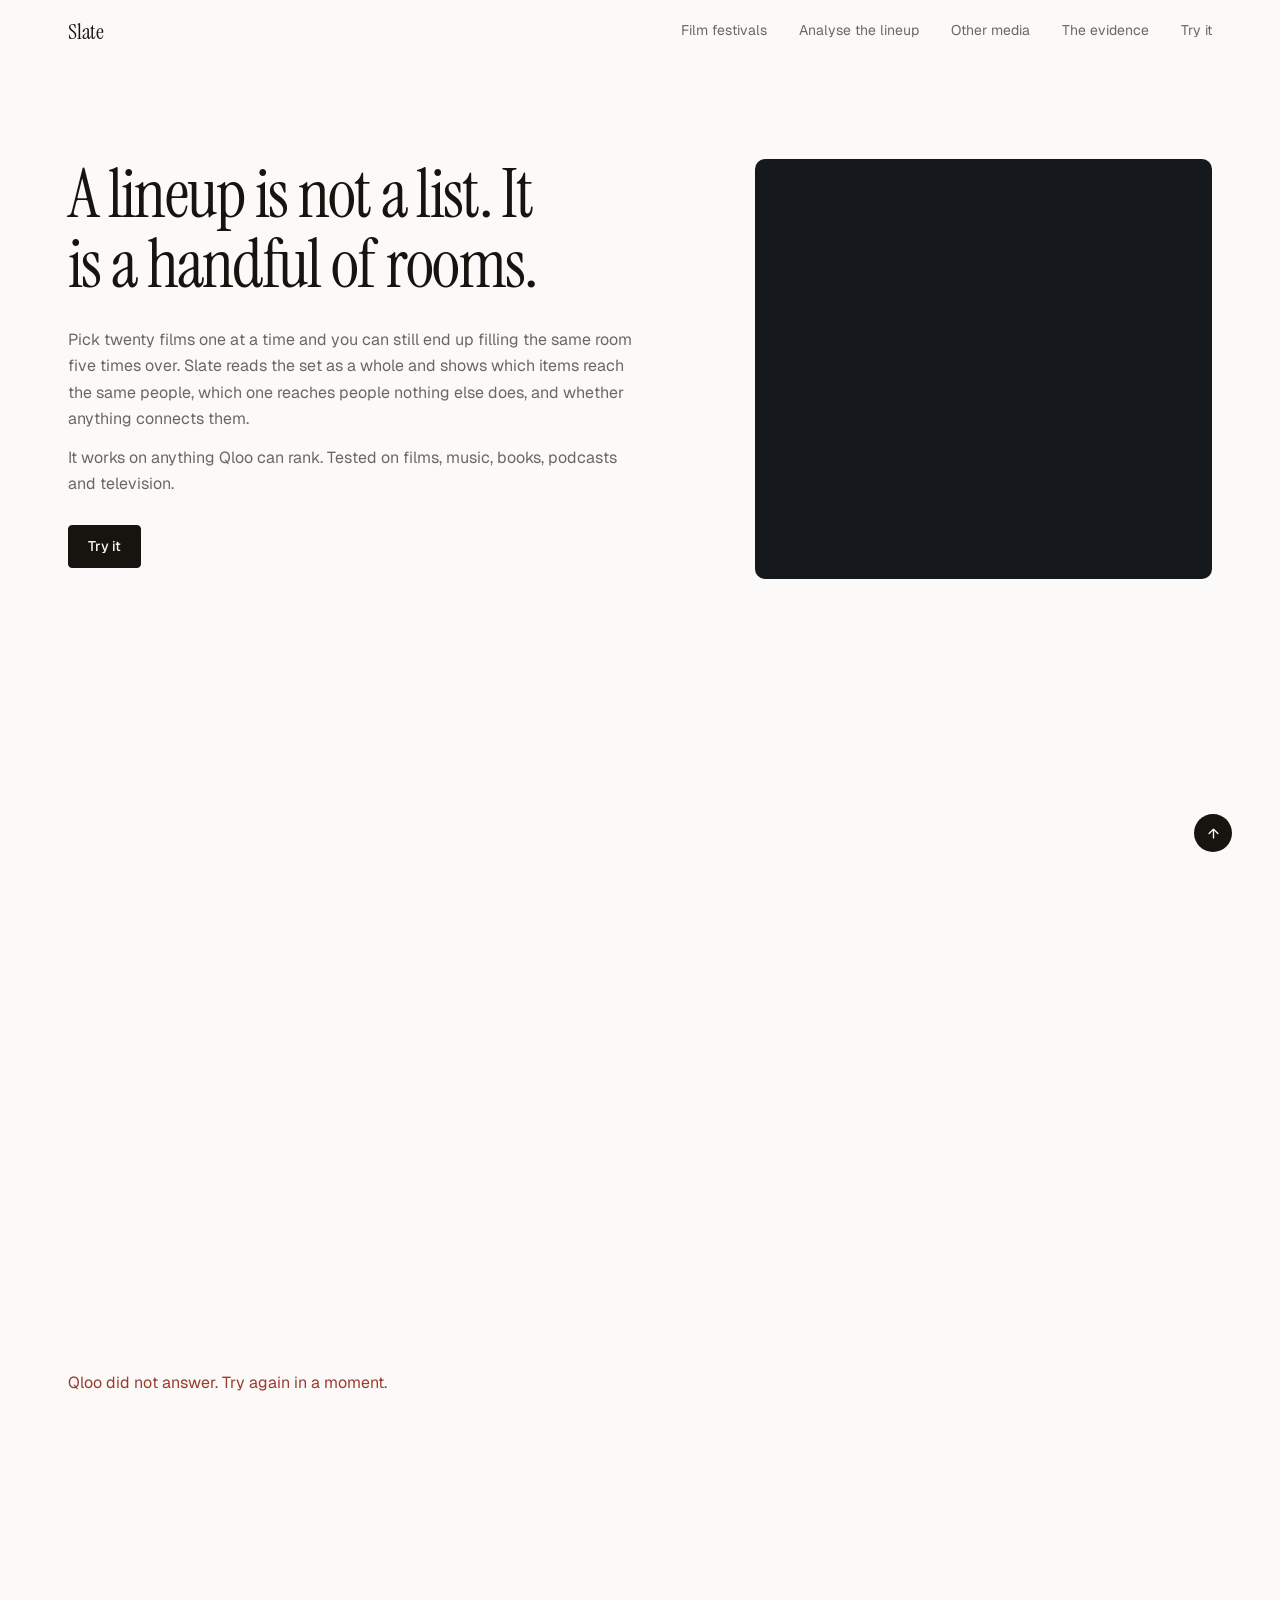
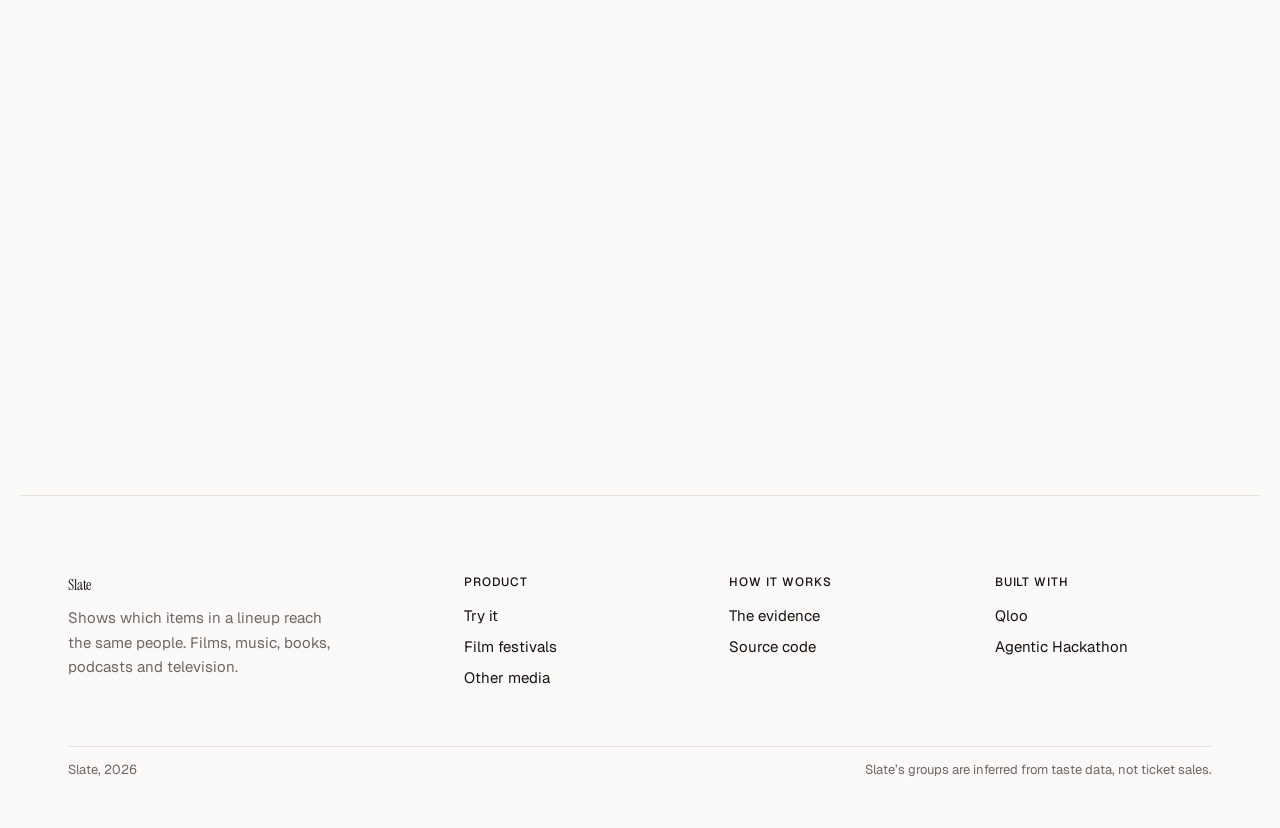
==== commit 486f4ddd: "improve frontend" ====
--- a/static/index.html
+++ b/static/index.html
@@ -26,42 +26,48 @@
 </header>
 
 <section class="opening band">
-  <h1>A lineup is not a list. It is a handful of rooms.</h1>
-  <p class="deck">Pick twenty films one at a time and you can still end up
-    filling the same room five times over. Slate reads the set as a whole and
-    shows which items reach the same people, which one reaches people nothing
-    else does, and whether anything connects them.</p>
-  <p class="deck">It works on anything Qloo can rank. Tested on films, music,
-    books, podcasts and television.</p>
-  <div class="opening-actions">
-    <a class="solid" href="#yours">Try it</a>
+  <div class="split">
+    <div>
+      <h1>A lineup is not a list. It is a handful of rooms.</h1>
+      <p class="deck">Pick twenty films one at a time and you can still end up
+        filling the same room five times over. Slate reads the set as a whole
+        and shows which items reach the same people, which one reaches people
+        nothing else does, and whether anything connects them.</p>
+      <p class="deck">It works on anything Qloo can rank. Tested on films,
+        music, books, podcasts and television.</p>
+      <div class="opening-actions">
+        <a class="solid" href="#yours">Try it</a>
+      </div>
+    </div>
+    <div class="stage-hold">
+      <div class="stage" id="stage-hero" aria-hidden="true"></div>
+    </div>
   </div>
 </section>
 
 <span id="festivals" class="anchor"></span>
 <section class="group-head band reveal">
-  <div class="split">
+  <h2>Film festivals</h2>
+  <p class="lede">Here is what Slate sees in a lineup, using three real film
+    festivals: Berlinale 2024 in Germany, Cannes 2023 in France and Sundance
+    2024 in the United States.</p>
+
+  <div class="terms">
     <div>
-      <h2>Film festivals</h2>
-      <p class="lede">Here is what Slate sees in a lineup, using three real
-        film festivals: Berlinale 2024 in Germany, Cannes 2023 in France and
-        Sundance 2024 in the United States.</p>
+      <div class="stage small" id="stage-bridge" aria-hidden="true"></div>
+      <h4>Bridge</h4>
+      <p>A film that reaches two different crowds at once. It is the overlap
+        between them, so someone who came for one group finds something next
+        door. Instead of programming two separate nights, one slot covers
+        both.</p>
     </div>
-    <div class="terms">
-      <div>
-        <h4>Bridge</h4>
-        <p>A film that reaches two different crowds at once. It is the overlap
-          between them, so someone who came for one group finds something next
-          door. Instead of programming two separate nights, one slot covers
-          both.</p>
-      </div>
-      <div>
-        <h4>Outlier</h4>
-        <p>A film that covers an audience with a distinct taste from the rest
-          of the lineup. If it sits in a group, it is the one most weakly tied
-          to it: it covers some of that group&rsquo;s audience, and some that
-          nothing else in the lineup covers.</p>
-      </div>
+    <div>
+      <div class="stage small" id="stage-outlier" aria-hidden="true"></div>
+      <h4>Outlier</h4>
+      <p>A film that covers an audience with a distinct taste from the rest of
+        the lineup. If it sits in a group, it is the one most weakly tied to
+        it: it covers some of that group&rsquo;s audience, and some that
+        nothing else in the lineup covers.</p>
     </div>
   </div>
 </section>
--- a/static/style.css
+++ b/static/style.css
@@ -353,3 +353,82 @@
   .reveal { opacity: 1; transform: none; }
   .threads path { stroke-dashoffset: 0; }
 }
+
+@keyframes card-fly {
+  0%, 10%  { transform: translate(0, 0) rotate(var(--r0)); opacity: 0.6; }
+  44%, 90% { transform: translate(var(--tx), var(--ty)) rotate(var(--r1)); opacity: 1; }
+  100%     { transform: translate(0, 0) rotate(var(--r0)); opacity: 0.6; }
+}
+@keyframes card-slot { 0%, 4% { opacity: 0; } 18%, 92% { opacity: 1; } 100% { opacity: 0; } }
+@keyframes card-span {
+  0%, 34%  { border-color: var(--panel-rule); background: var(--card-face); }
+  48%, 90% { border-color: var(--accent-on); background: linear-gradient(160deg, #3A3366, #2A2450); }
+  100%     { border-color: var(--panel-rule); background: var(--card-face); }
+}
+@keyframes card-apart {
+  0%, 36%  { border-color: var(--panel-rule); background: var(--card-face); }
+  50%, 90% { border-color: var(--alone-on); background: linear-gradient(160deg, #1E4239, #15302A); }
+  100%     { border-color: var(--panel-rule); background: var(--card-face); }
+}
+
+:root { --card-face: linear-gradient(160deg, #27313A 0%, #1C242B 100%); }
+
+.stage-hold { display: flex; align-items: center; }
+.stage {
+  position: relative; height: 420px; width: 100%; overflow: hidden;
+  background: var(--panel); border-radius: 10px;
+}
+.stage.small { height: 250px; margin-bottom: var(--s2); }
+
+.stage s {
+  position: absolute; display: block; border: 1px dashed #333E47;
+  border-radius: 7px; opacity: 0;
+  animation: card-slot var(--loop) ease-in-out infinite;
+}
+.stage span {
+  position: absolute; font-size: 0.8125rem; font-weight: 500;
+  color: var(--panel-muted); letter-spacing: 0.05em; opacity: 0;
+  animation: card-slot var(--loop) ease-in-out infinite;
+}
+.stage span em {
+  display: block; font-style: normal; font-size: 0.75rem;
+  color: var(--panel-faint); margin-top: 2px; letter-spacing: 0;
+}
+.stage i {
+  position: absolute; left: 0; top: 0; display: block;
+  width: 76px; height: 104px; border-radius: 6px;
+  background: var(--card-face); border: 1px solid #3B464F;
+  box-shadow: 0 12px 26px rgba(0, 0, 0, 0.5);
+  animation: card-fly var(--loop) cubic-bezier(.4,.02,.14,1) infinite;
+}
+.stage.small i { width: 52px; height: 72px; border-radius: 5px; box-shadow: 0 8px 18px rgba(0,0,0,.45); }
+.stage i::before {
+  content: ""; position: absolute; left: 10px; right: 10px; top: 12px;
+  height: 4px; border-radius: 2px; background: #55626C;
+}
+.stage i::after {
+  content: ""; position: absolute; left: 10px; top: 22px;
+  width: 50%; height: 3px; border-radius: 2px; background: #3C4850;
+}
+.stage.small i::before { left: 8px; right: 8px; top: 10px; height: 3px; }
+.stage.small i::after { left: 8px; top: 19px; height: 3px; }
+.stage i.span { animation: card-fly var(--loop) cubic-bezier(.4,.02,.14,1) infinite,
+                           card-span var(--loop) ease-in-out infinite; }
+.stage i.apart { animation: card-fly var(--loop) cubic-bezier(.4,.02,.14,1) infinite,
+                            card-apart var(--loop) ease-in-out infinite; }
+
+.terms { display: grid; grid-template-columns: 1fr 1fr; gap: var(--s3); margin-top: var(--s3); }
+.terms > div + div { margin-top: 0; }
+
+@media (prefers-reduced-motion: reduce) {
+  .stage i { animation: none; opacity: 1; transform: translate(var(--tx), var(--ty)) rotate(var(--r1)); }
+  .stage i.span { border-color: var(--accent-on); }
+  .stage i.apart { border-color: var(--alone-on); }
+  .stage s, .stage span { animation: none; opacity: 1; }
+}
+
+@media (max-width: 960px) {
+  .stage { height: 340px; }
+  .stage.small { height: 230px; }
+  .terms { grid-template-columns: 1fr; }
+}
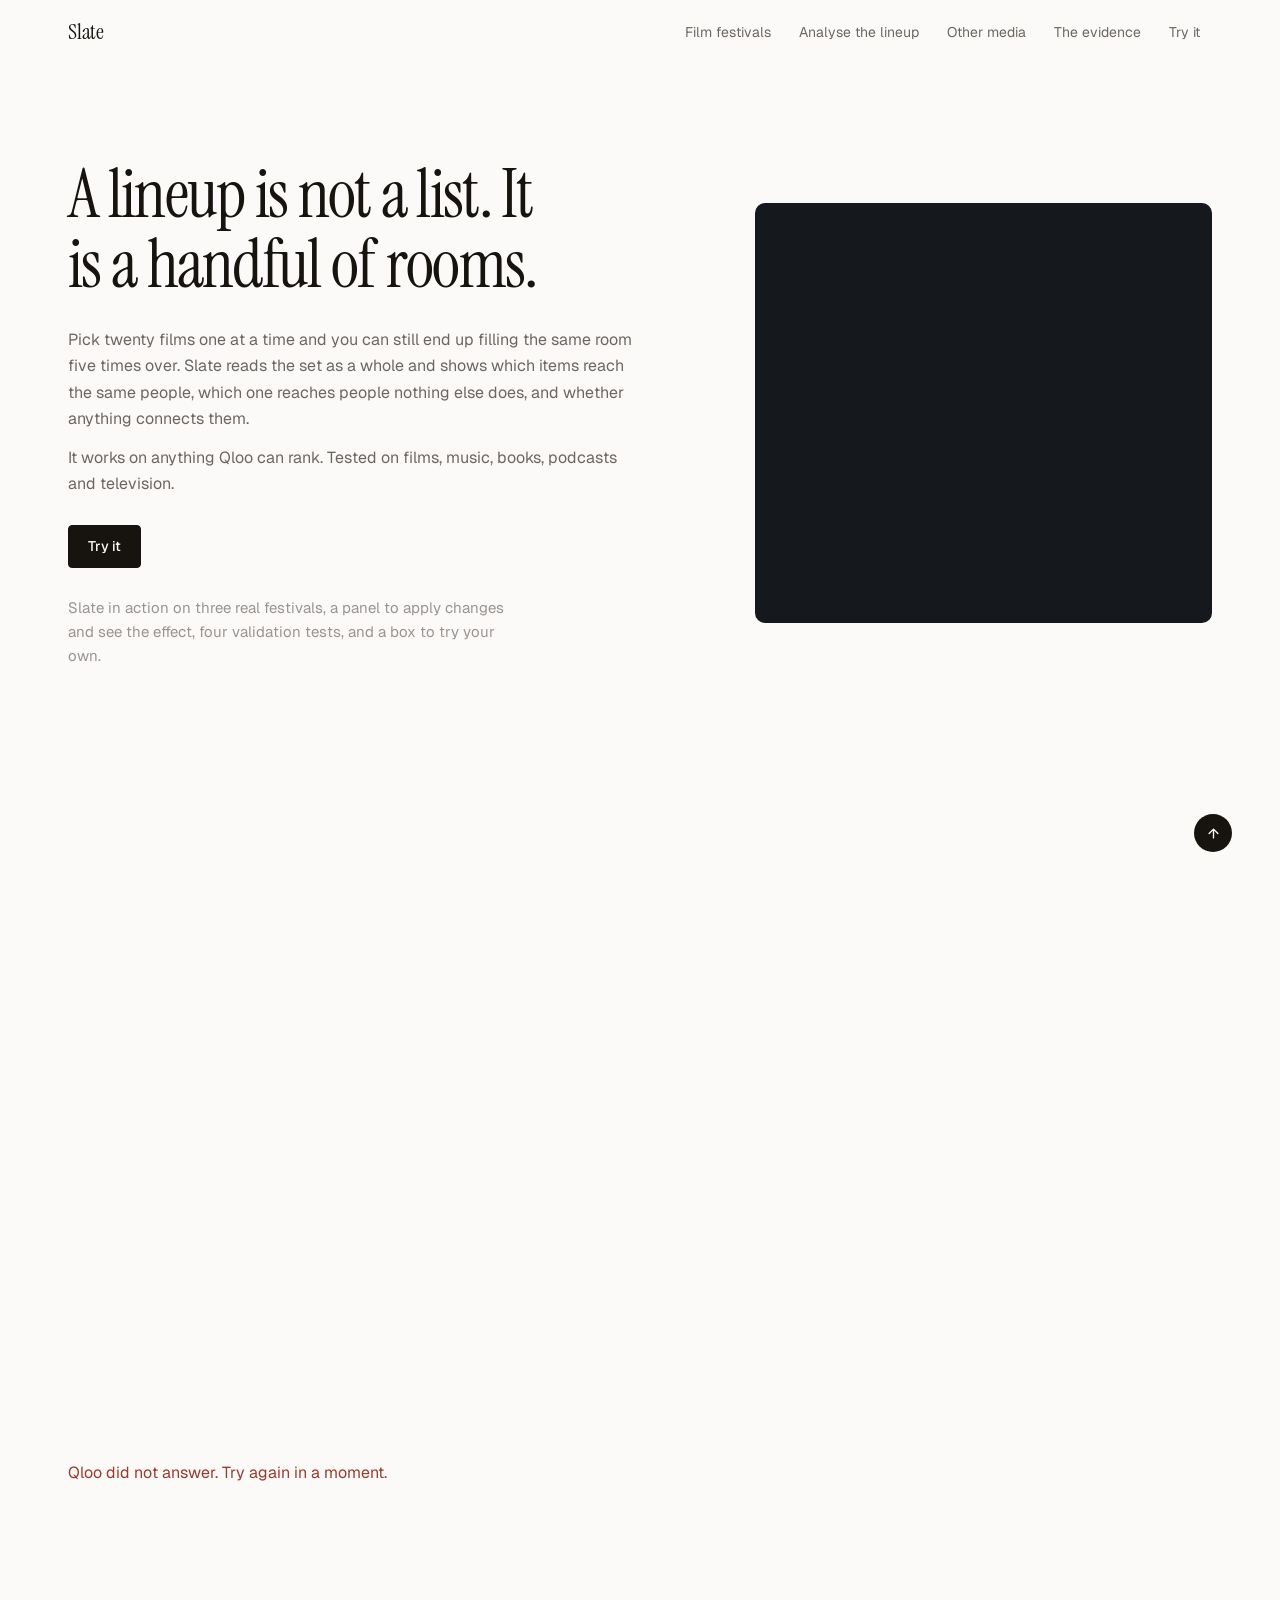
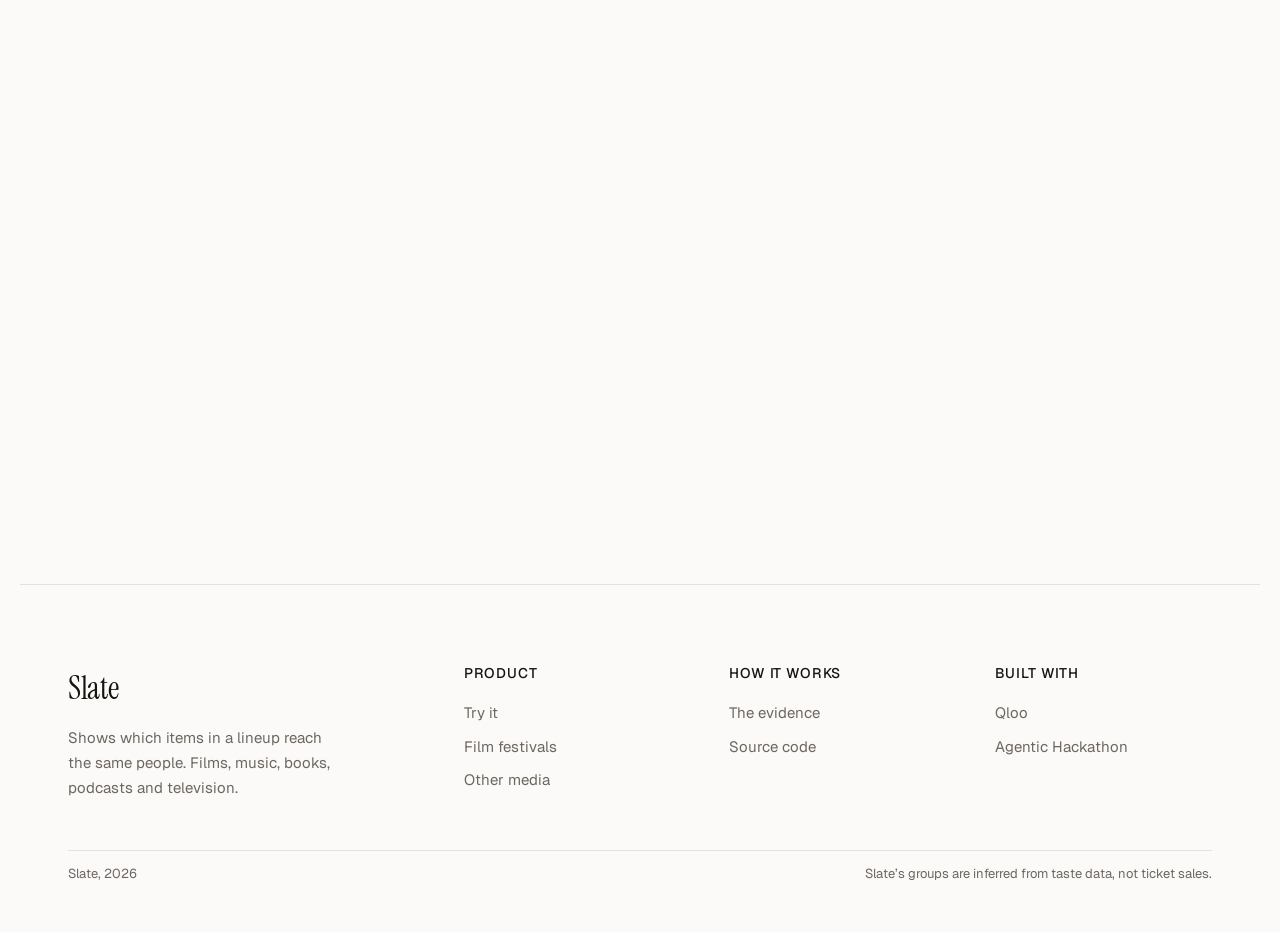
==== commit 6d21014c: "improve frontend" ====
--- a/static/index.html
+++ b/static/index.html
@@ -38,6 +38,9 @@
       <div class="opening-actions">
         <a class="solid" href="#yours">Try it</a>
       </div>
+      <p class="signpost">Slate in action on three real festivals, a panel to
+        apply changes and see the effect, four validation tests, and a box to
+        try your own.</p>
     </div>
     <div class="stage-hold">
       <div class="stage" id="stage-hero" aria-hidden="true"></div>
@@ -77,6 +80,15 @@
 <div class="band" id="error" hidden role="alert">
   <p class="state problem" id="error-text"></p>
 </div>
+
+<section class="agent band reveal" id="agent" hidden>
+  <h2>Slate can also propose the change</h2>
+  <p class="lede">It cuts the slot the programme would miss least, asks Qloo
+    for films unlike the ones already there, rebuilds the whole structure with
+    each candidate, and keeps a change only if the measured shape improves.
+    Finding nothing is an allowed answer.</p>
+  <div id="agent-body"></div>
+</section>
 
 <section class="views band reveal" id="views" hidden>
   <h2>Slate also reads music, books, podcasts and television</h2>
--- a/static/style.css
+++ b/static/style.css
@@ -74,9 +74,14 @@
 .bar.lifted { border-bottom-color: var(--rule); }
 .bar > .band { display: flex; align-items: center; justify-content: space-between; padding-top: 0.9rem; padding-bottom: 0.9rem; }
 .wordmark { font-family: var(--serif); font-size: 1.375rem; letter-spacing: -0.01em; }
-.tabs { display: flex; gap: clamp(1rem, 2.5vw, 2.25rem); }
-.tabs a { font-size: 0.875rem; color: var(--muted); text-decoration: none; padding-bottom: 2px; border-bottom: 1px solid transparent; }
-.tabs a:hover { color: var(--ink); border-bottom-color: var(--ink); }
+.tabs { display: flex; gap: 0.25rem; }
+.tabs a {
+  font-size: 0.875rem; color: var(--muted); text-decoration: none;
+  padding: 0.35rem 0.75rem; border-radius: 999px;
+  transition: background 140ms ease, color 140ms ease;
+}
+.tabs a:hover { color: var(--ink); background: var(--raised); }
+.tabs a.here { color: var(--paper); background: var(--ink); }
 
 .opening, .group-head, .views, .checked, .invite, .panel { padding-top: var(--s4); padding-bottom: var(--s4); }
 .group-head, .views, .checked, .invite { border-top: 1px solid var(--rule); }
@@ -128,8 +133,9 @@
 .columns { display: grid; grid-template-columns: repeat(auto-fit, minmax(0, 1fr)); gap: var(--s2); align-items: start; }
 .column { min-width: 0; }
 .column-head { margin-bottom: 0.9rem; display: flex; align-items: baseline; gap: 0.5rem; flex-wrap: wrap; }
-.column-letter {
+.column-letter, .spend-letter, .stage span u {
   font-size: 0.75rem; font-weight: 500; letter-spacing: 0.02em;
+  font-style: normal; text-decoration: none;
   color: var(--panel); background: var(--panel-bright);
   width: 1.3rem; height: 1.3rem; border-radius: 3px;
   display: inline-flex; align-items: center; justify-content: center;
@@ -166,13 +172,6 @@
 .spend-head p { margin-top: 0.5rem; font-size: 0.9375rem; color: var(--panel-muted); }
 .spend-rows { display: grid; grid-template-columns: repeat(auto-fit, minmax(16rem, 1fr)); gap: 0.6rem var(--s2); max-width: 60rem; margin: 0 auto; }
 .spend-rows li { display: flex; align-items: baseline; gap: 0.6rem; font-size: 0.9375rem; color: var(--panel-muted); line-height: 1.5; }
-.spend-letter {
-  font-size: 0.75rem; font-weight: 500;
-  color: var(--panel); background: var(--panel-muted);
-  width: 1.3rem; height: 1.3rem; border-radius: 3px;
-  display: inline-flex; align-items: center; justify-content: center;
-  flex: none;
-}
 
 .legend { margin-top: var(--s2); padding-top: var(--s2); border-top: 1px solid var(--panel-rule); }
 .legend p { font-size: 0.9375rem; line-height: 1.6; color: var(--panel-muted); max-width: 72ch; }
@@ -330,11 +329,12 @@
 
 .foot { border-top: 1px solid var(--rule); padding-top: var(--s4); padding-bottom: var(--s3); }
 .foot-top { display: grid; grid-template-columns: minmax(0, 1.6fr) repeat(3, minmax(0, 1fr)); gap: var(--s3); padding-bottom: var(--s3); }
-.foot-brand .wordmark { display: block; margin-bottom: 0.5rem; }
+.foot-brand .wordmark { display: block; font-size: 2rem; margin-bottom: 0.7rem; }
 .foot-brand p { font-size: 0.9375rem; color: var(--muted); max-width: 28ch; }
 .foot .wordmark { color: var(--ink); }
-.foot h4 { font-size: 0.75rem; letter-spacing: 0.08em; text-transform: uppercase; color: var(--ink); font-weight: 500; margin-bottom: 0.7rem; }
-.foot-top a { display: block; font-size: 0.9375rem; color: var(--ink); text-decoration: none; margin-bottom: 0.4rem; }
+.foot h4 { font-size: 0.875rem; letter-spacing: 0.06em; text-transform: uppercase; color: var(--ink); font-weight: 500; margin-bottom: 1rem; }
+.foot-top a { display: block; font-size: 0.9375rem; color: var(--muted); text-decoration: none; margin-bottom: 0.55rem; }
+.foot-top a:hover { color: var(--ink); }
 .foot-top a:hover { text-decoration: underline; }
 .foot-bottom { display: flex; justify-content: space-between; gap: 1.5rem; flex-wrap: wrap; padding-top: var(--s1); border-top: 1px solid var(--rule); font-size: 0.8125rem; color: var(--muted); }
 
@@ -386,13 +386,12 @@
   animation: card-slot var(--loop) ease-in-out infinite;
 }
 .stage span {
-  position: absolute; font-size: 0.8125rem; font-weight: 500;
-  color: var(--panel-muted); letter-spacing: 0.05em; opacity: 0;
+  position: absolute; display: flex; align-items: center; gap: 0.4rem;
+  font-size: 0.8125rem; color: var(--panel-muted); opacity: 0;
   animation: card-slot var(--loop) ease-in-out infinite;
 }
 .stage span em {
-  display: block; font-style: normal; font-size: 0.75rem;
-  color: var(--panel-faint); margin-top: 2px; letter-spacing: 0;
+  font-style: normal; font-size: 0.75rem; color: var(--panel-faint);
 }
 .stage i {
   position: absolute; left: 0; top: 0; display: block;
@@ -432,3 +431,38 @@
   .stage.small { height: 230px; }
   .terms { grid-template-columns: 1fr; }
 }
+
+.signpost {
+  margin-top: var(--s2); max-width: 46ch;
+  font-size: 0.9375rem; line-height: 1.6; color: var(--faint);
+}
+
+.agent { padding-top: var(--s4); padding-bottom: var(--s4); border-top: 1px solid var(--rule); }
+.agent h2 {
+  font-family: var(--serif); font-size: clamp(1.875rem, 3.2vw, 2.5rem);
+  line-height: 1.1; letter-spacing: -0.02em;
+}
+#agent-body { display: grid; grid-template-columns: 1fr 1fr; gap: var(--s3); margin-top: var(--s3); }
+.agent-case { background: var(--panel); border-radius: 8px; padding: var(--s2); }
+.agent-where {
+  font-size: 0.75rem; letter-spacing: 0.08em; text-transform: uppercase;
+  color: var(--panel-muted); margin-bottom: var(--s1);
+}
+.agent-shape { font-family: var(--serif); font-size: 1.5rem; line-height: 1.25; letter-spacing: -0.012em; color: var(--panel-bright); }
+.agent-shape b { font-weight: 400; }
+.agent-case .why { margin-top: 0.5rem; font-size: 0.9375rem; color: var(--panel-muted); }
+.agent-case .swaps { margin-top: var(--s2); }
+.agent-case .swaps li { padding: 0.8rem 0; border-top: 1px solid var(--panel-rule); }
+.agent-case .out { color: var(--panel-faint); text-decoration: line-through; }
+.agent-case .arrow { color: var(--panel-faint); margin: 0 0.5rem; }
+.agent-case .in { color: var(--panel-bright); font-weight: 500; }
+.agent-case .rejects-head {
+  margin-top: var(--s2); padding-top: var(--s1); border-top: 1px solid var(--panel-rule);
+  font-size: 0.75rem; letter-spacing: 0.08em; text-transform: uppercase; color: var(--panel-faint);
+}
+.agent-case .rejects li { margin-top: 0.4rem; font-size: 0.875rem; color: var(--panel-muted); }
+.agent-case .rejects .out { text-decoration: none; color: var(--panel-ink); }
+
+@media (max-width: 960px) {
+  #agent-body { grid-template-columns: 1fr; }
+}
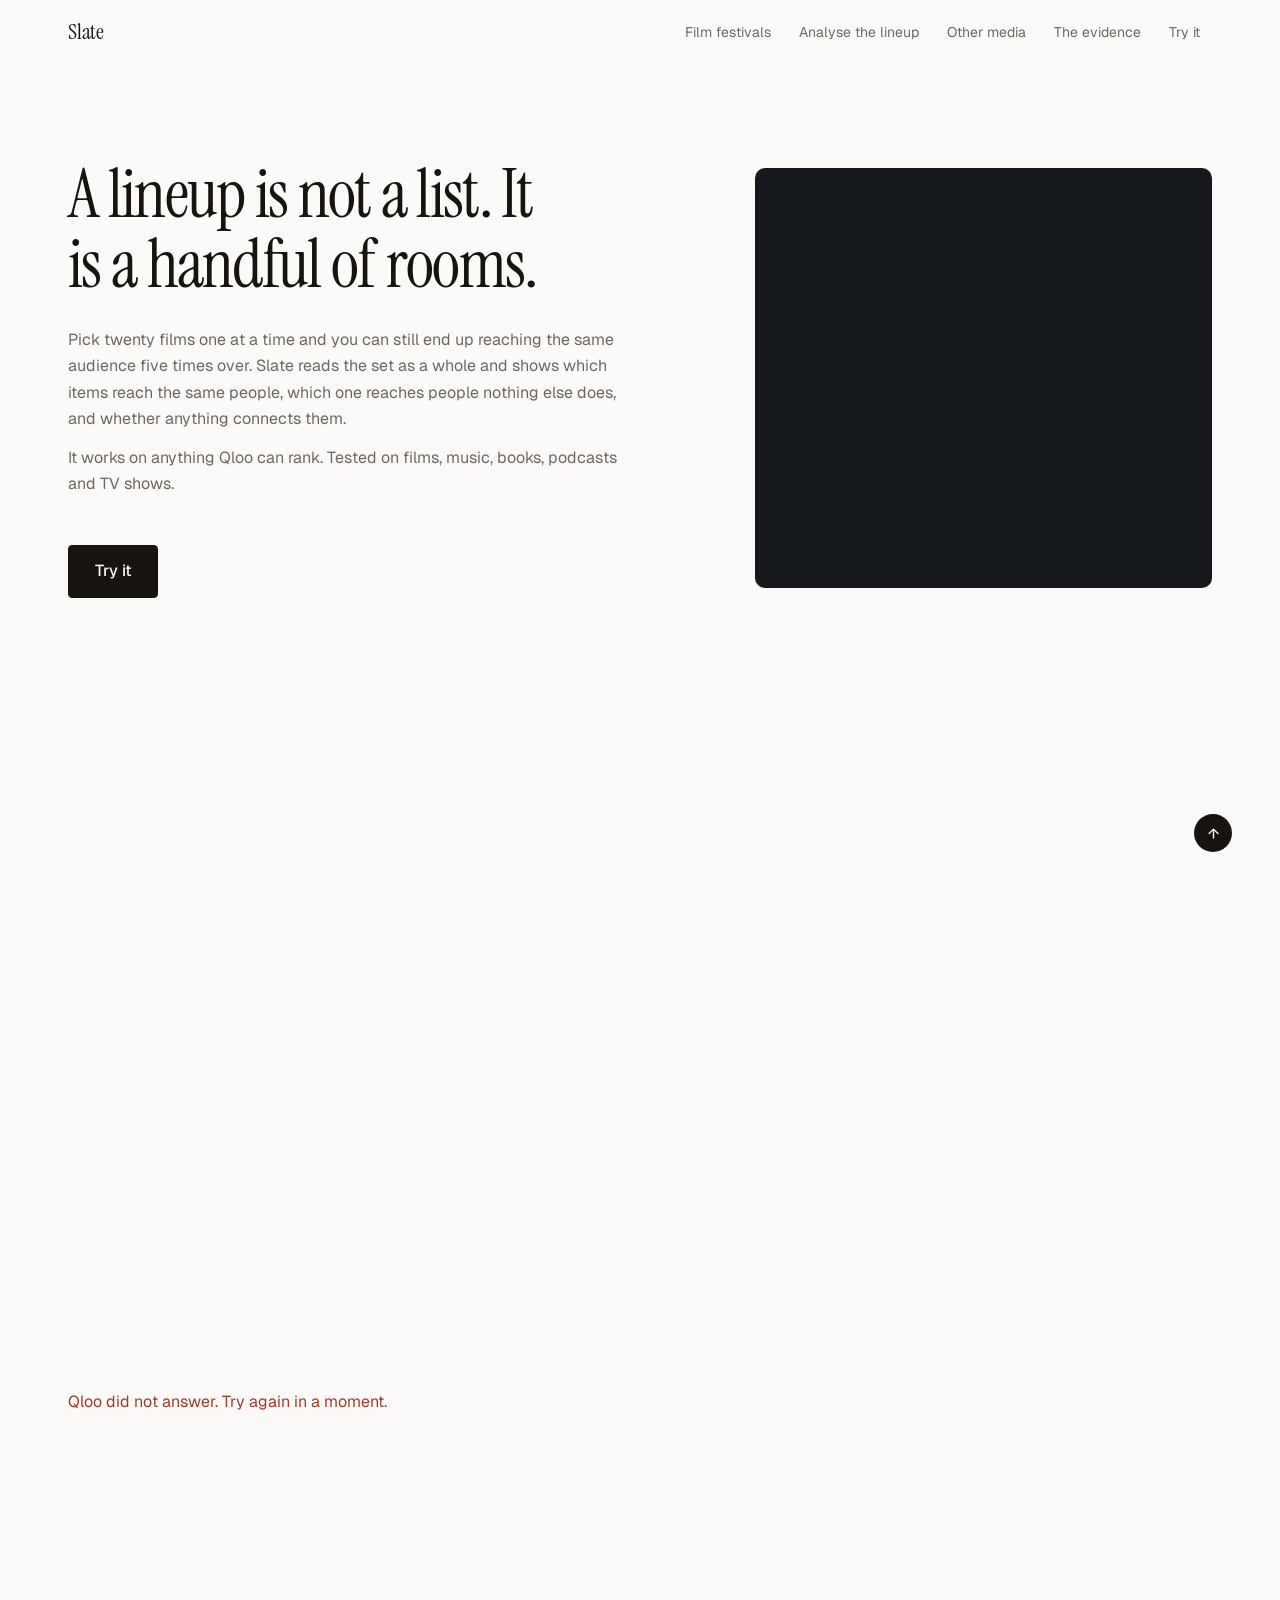
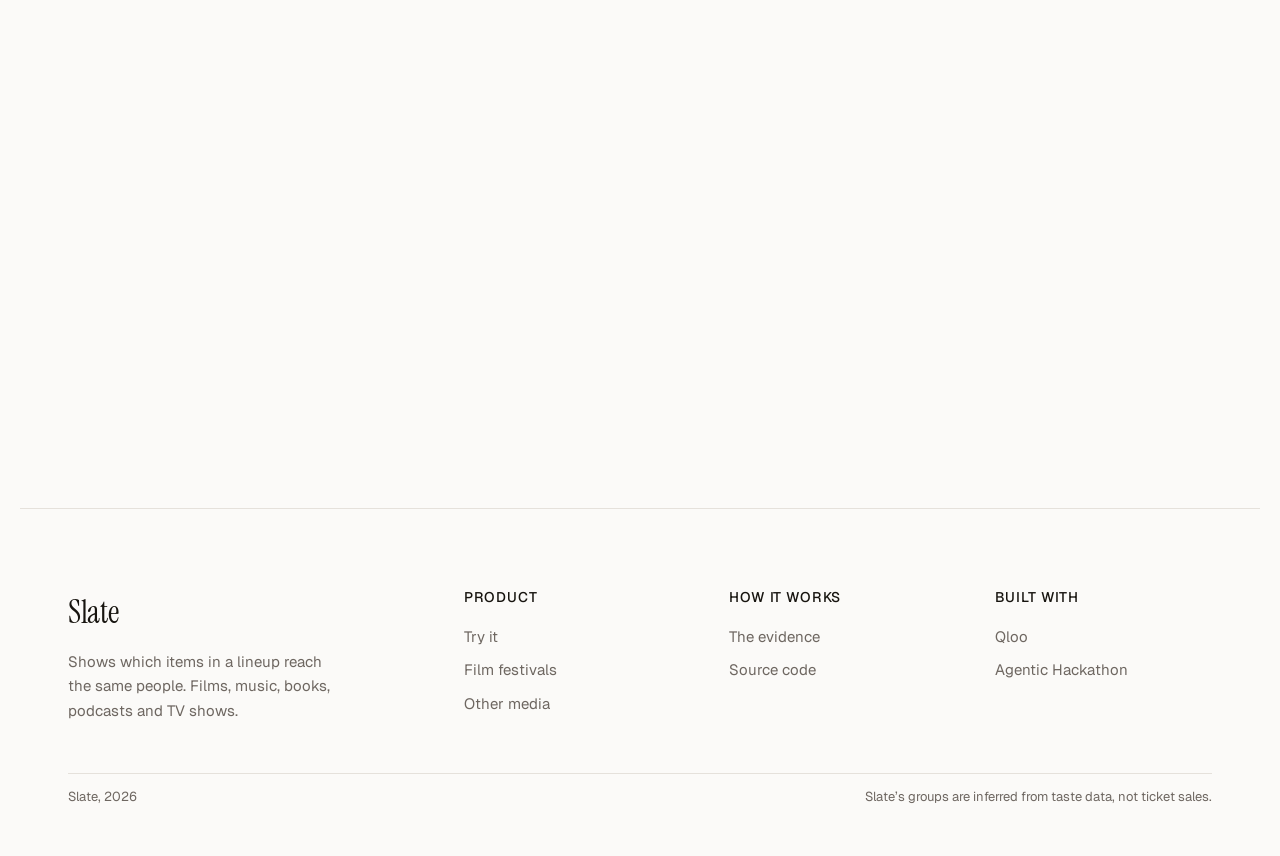
==== commit 6495427c: "imporve frontend" ====
--- a/static/index.html
+++ b/static/index.html
@@ -4,7 +4,7 @@
 <meta charset="utf-8">
 <meta name="viewport" content="width=device-width, initial-scale=1">
 <title>Slate</title>
-<meta name="description" content="Slate shows which items in a lineup reach the same people. Films, music, books, podcasts and television.">
+<meta name="description" content="Slate shows which items in a lineup reach the same people. Films, music, books, podcasts and TV shows.">
 <link rel="preconnect" href="https://fonts.googleapis.com">
 <link rel="preconnect" href="https://fonts.gstatic.com" crossorigin>
 <link href="https://fonts.googleapis.com/css2?family=Instrument+Serif:ital@0;1&family=Geist:wght@400;500;600&family=Archivo:wght@400;500&display=swap" rel="stylesheet">
@@ -30,18 +30,15 @@
     <div>
       <h1>A lineup is not a list. It is a handful of rooms.</h1>
       <p class="deck">Pick twenty films one at a time and you can still end up
-        filling the same room five times over. Slate reads the set as a whole
-        and shows which items reach the same people, which one reaches people
+        reaching the same audience five times over. Slate reads the set as a
+        whole and shows which items reach the same people, which one reaches people
         nothing else does, and whether anything connects them.</p>
       <p class="deck">It works on anything Qloo can rank. Tested on films,
-        music, books, podcasts and television.</p>
+        music, books, podcasts and TV shows.</p>
       <div class="opening-actions">
         <a class="solid" href="#yours">Try it</a>
       </div>
-      <p class="signpost">Slate in action on three real festivals, a panel to
-        apply changes and see the effect, four validation tests, and a box to
-        try your own.</p>
-    </div>
+</div>
     <div class="stage-hold">
       <div class="stage" id="stage-hero" aria-hidden="true"></div>
     </div>
@@ -83,15 +80,17 @@
 
 <section class="agent band reveal" id="agent" hidden>
   <h2>Slate can also propose the change</h2>
-  <p class="lede">It cuts the slot the programme would miss least, asks Qloo
-    for films unlike the ones already there, rebuilds the whole structure with
-    each candidate, and keeps a change only if the measured shape improves.
-    Finding nothing is an allowed answer.</p>
+  <p class="lede">It takes one of the slots the lineup can spare and adds
+    something that reaches a room the lineup is missing. Every candidate is
+    tested against the whole set, which is rebuilt from scratch each time, so
+    the groups are worked out again rather than one slot changing. A change
+    is kept only if the measured shape improves. Finding nothing is an
+    allowed answer.</p>
   <div id="agent-body"></div>
 </section>
 
 <section class="views band reveal" id="views" hidden>
-  <h2>Slate also reads music, books, podcasts and television</h2>
+  <h2>Slate also reads music, books, podcasts and TV shows</h2>
   <div class="view-tabs" id="view-tabs" role="tablist"></div>
   <div id="view-body"></div>
 </section>
@@ -103,16 +102,17 @@
 
 <section class="invite band reveal" id="yours">
   <div class="invite-card">
-    <h2>Try it on a programme you know</h2>
-    <p class="lede">Four to twenty-four titles. A season, a retrospective, a
-      streaming collection, your own shortlist.</p>
+    <h2>Try it on your own lineup</h2>
+    <p class="lede">Four to twenty-four titles. Films, music, books, podcasts
+      or TV shows.</p>
     <div class="invite-form">
-      <label for="own-input">One title per line. Add a year in brackets if
-        the title is ambiguous, like <i>Monster</i> (2023).</label>
+      <label for="own-input">One per line. Films and TV shows can take a year
+        in brackets, like <i>Monster</i> (2023).</label>
       <textarea id="own-input" rows="7" spellcheck="false"
         placeholder="Anatomy of a Fall&#10;Perfect Days&#10;The Zone of Interest&#10;Fallen Leaves&#10;Youth (2023)"></textarea>
       <div class="row">
         <button type="button" id="own-run" class="solid">Find the shape</button>
+        <button type="button" id="own-example" class="ghost">Use an example</button>
       </div>
     </div>
   </div>
@@ -124,7 +124,7 @@
     <div class="foot-brand">
       <p class="wordmark">Slate</p>
       <p>Shows which items in a lineup reach the same people. Films, music,
-        books, podcasts and television.</p>
+        books, podcasts and TV shows.</p>
     </div>
     <div>
       <h4>Product</h4>
--- a/static/style.css
+++ b/static/style.css
@@ -160,6 +160,7 @@
 .film.arriving .tag, .film.leaving .tag { color: var(--panel-bright); border-color: var(--panel-muted); }
 .film.leaving { opacity: 0.4; text-decoration: line-through; }
 .film.arriving { border-left-color: var(--panel-bright); }
+.film.arriving .tag { color: var(--panel-bright); border-color: var(--panel-muted); }
 
 .threads { position: absolute; inset: 0; width: 100%; height: 100%; pointer-events: none; overflow: visible; }
 .threads path { fill: none; stroke: var(--accent-on); stroke-width: 2; stroke-dasharray: var(--len); stroke-dashoffset: var(--len); animation: draw 900ms cubic-bezier(.3,.8,.4,1) forwards; }
@@ -174,6 +175,7 @@
 .spend-rows li { display: flex; align-items: baseline; gap: 0.6rem; font-size: 0.9375rem; color: var(--panel-muted); line-height: 1.5; }
 
 .legend { margin-top: var(--s2); padding-top: var(--s2); border-top: 1px solid var(--panel-rule); }
+.legend:empty { display: none; }
 .legend p { font-size: 0.9375rem; line-height: 1.6; color: var(--panel-muted); max-width: 72ch; }
 .legend p + p { margin-top: 0.5rem; }
 .note { margin-top: var(--s1); font-size: 0.9375rem; color: var(--muted); }
@@ -269,9 +271,9 @@
 
 .invite > .split { justify-items: center; }
 .invite-card {
-  max-width: 40rem; margin: var(--s3) auto 0; text-align: left;
+  max-width: 52rem; margin: var(--s3) auto 0; text-align: left;
   background: var(--card); border: 1px solid var(--rule); border-radius: 10px;
-  padding: var(--s2);
+  padding: var(--s3) var(--s3) var(--s2);
 }
 .invite-card h2 { text-align: center; }
 .invite-card .lede { margin: var(--s1) auto 0; text-align: center; }
@@ -311,11 +313,13 @@
 .status.broken { border-left-color: var(--warn); }
 .status.broken h4 { color: var(--warn); }
 
-.coverage { max-width: var(--measure); margin-top: var(--s2); padding: 1.1rem 1.1rem 0.9rem; background: var(--raised); border-radius: 6px; }
-.coverage h4 { font-size: 0.875rem; font-weight: 500; }
-.coverage p { margin-top: 0.5rem; font-size: 0.8125rem; color: var(--muted); }
+.coverage {
+  max-width: 52rem; margin: var(--s2) auto 0;
+  padding: var(--s2); background: var(--raised); border-radius: 10px;
+}
+.coverage h4 { font-size: 1rem; font-weight: 500; }
+.coverage p { margin-top: 0.7rem; font-size: 0.9375rem; line-height: 1.6; color: var(--muted); }
 .coverage b { font-weight: 500; color: var(--ink); }
-.coverage .limit { margin-top: 0.8rem; font-size: 0.75rem; color: var(--faint); }
 
 .to-top {
   position: fixed; right: var(--gutter); bottom: var(--gutter); z-index: 40;
@@ -466,3 +470,38 @@
 @media (max-width: 960px) {
   #agent-body { grid-template-columns: 1fr; }
 }
+
+.columns { grid-template-columns: repeat(auto-fit, minmax(150px, 1fr)); }
+
+.taken:not([hidden]) {
+  display: flex; align-items: baseline; gap: 0.9rem; flex-wrap: wrap;
+  margin-top: var(--s2); padding-top: var(--s2);
+  border-top: 1px solid var(--panel-rule);
+}
+.taken-head {
+  font-size: 0.75rem; letter-spacing: 0.08em; text-transform: uppercase;
+  color: var(--panel-faint); flex: none;
+}
+.taken-list { display: flex; flex-wrap: wrap; gap: 0.75rem; }
+.taken-film {
+  font: inherit; font-size: 0.875rem; cursor: pointer;
+  background: none; border: 0; padding: 0;
+  color: var(--panel-faint); text-decoration: line-through;
+}
+.taken-film:hover { color: var(--panel-bright); }
+
+.panel-diff { max-width: none; }
+.panel-diff p { font-size: clamp(1.125rem, 1.6vw, 1.375rem); line-height: 1.35; }
+.panel-diff p + p { margin-top: 0.3rem; }
+
+.panel-foot { display: flex; flex-direction: column; align-items: flex-start; gap: var(--s1); }
+
+.opening-actions { margin-top: var(--s3); gap: 0.75rem; }
+.opening-actions .solid { font-size: 1rem; padding: 0.75rem 1.6rem; }
+
+.panel-fewer { margin-top: var(--s3); padding-top: var(--s2); }
+#own-result .panel, .panel { padding-top: var(--s3); }
+
+.panel-swap { margin-top: var(--s3); }
+.panel-swap .row { align-items: baseline; gap: 1rem; }
+.panel-swap .fine { max-width: 46ch; line-height: 1.5; }
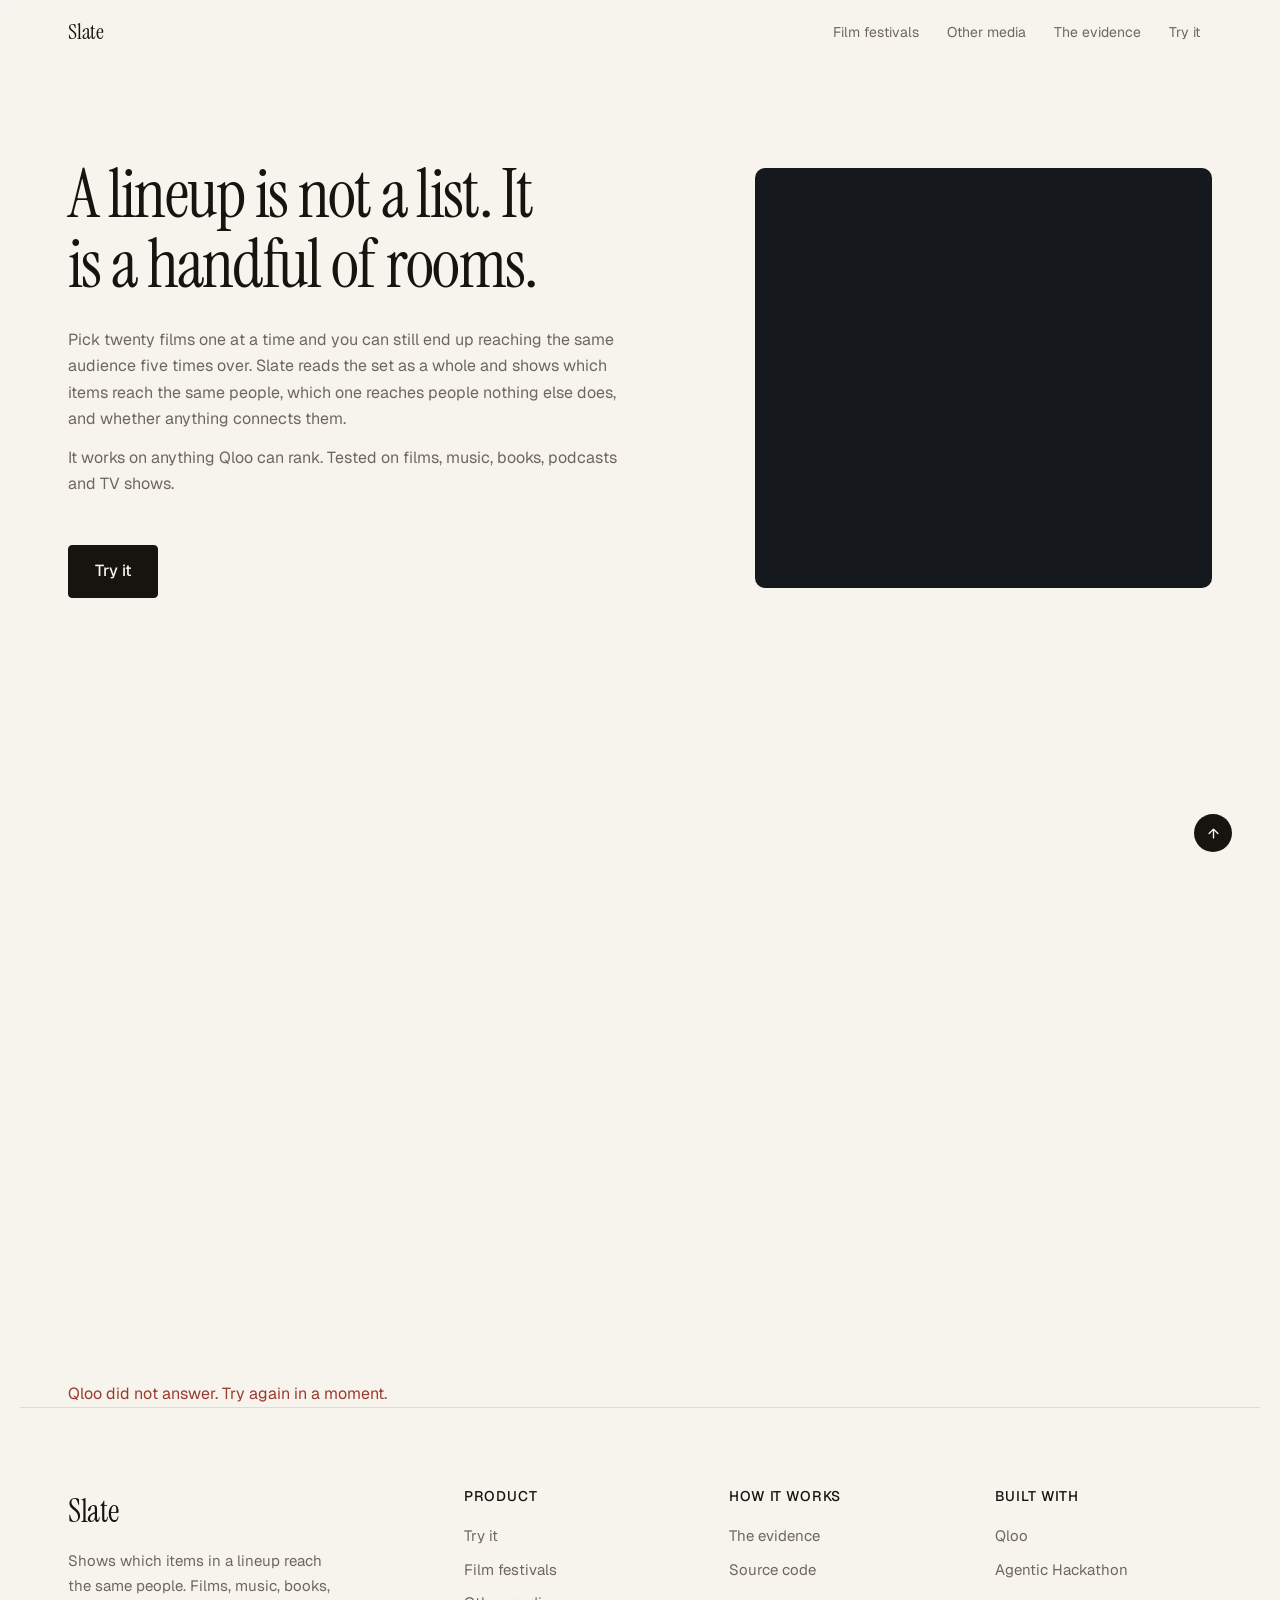
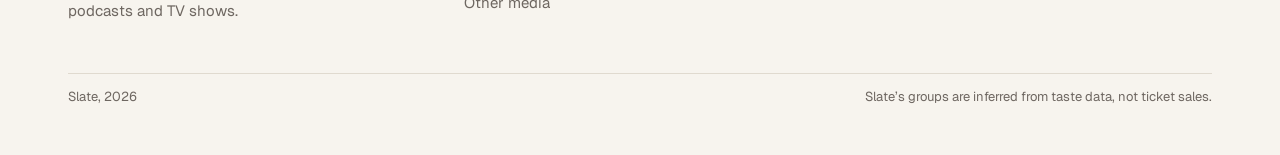
==== commit 561ef620: "update ranking metric and fix frontend" ====
--- a/static/index.html
+++ b/static/index.html
@@ -17,10 +17,9 @@
     <span class="wordmark">Slate</span>
     <nav class="tabs">
       <a href="#festivals">Film festivals</a>
-      <a href="#panel">Analyse the lineup</a>
       <a href="#views">Other media</a>
       <a href="#checked">The evidence</a>
-      <a href="#yours">Try it</a>
+      <a href="/app">Try it</a>
     </nav>
   </div>
 </header>
@@ -36,7 +35,7 @@
       <p class="deck">It works on anything Qloo can rank. Tested on films,
         music, books, podcasts and TV shows.</p>
       <div class="opening-actions">
-        <a class="solid" href="#yours">Try it</a>
+        <a class="solid" href="/app">Try it</a>
       </div>
 </div>
     <div class="stage-hold">
@@ -100,25 +99,6 @@
   <div id="tests"></div>
 </section>
 
-<section class="invite band reveal" id="yours">
-  <div class="invite-card">
-    <h2>Try it on your own lineup</h2>
-    <p class="lede">Four to twenty-four titles. Films, music, books, podcasts
-      or TV shows.</p>
-    <div class="invite-form">
-      <label for="own-input">One per line. Films and TV shows can take a year
-        in brackets, like <i>Monster</i> (2023).</label>
-      <textarea id="own-input" rows="7" spellcheck="false"
-        placeholder="Anatomy of a Fall&#10;Perfect Days&#10;The Zone of Interest&#10;Fallen Leaves&#10;Youth (2023)"></textarea>
-      <div class="row">
-        <button type="button" id="own-run" class="solid">Find the shape</button>
-        <button type="button" id="own-example" class="ghost">Use an example</button>
-      </div>
-    </div>
-  </div>
-  <div id="own-result"></div>
-</section>
-
 <footer class="foot band">
   <div class="foot-top">
     <div class="foot-brand">
@@ -128,7 +108,7 @@
     </div>
     <div>
       <h4>Product</h4>
-      <a href="#yours">Try it</a>
+      <a href="/app">Try it</a>
       <a href="#festivals">Film festivals</a>
       <a href="#views">Other media</a>
     </div>
--- a/static/style.css
+++ b/static/style.css
@@ -1,12 +1,12 @@
 :root {
-  --paper:  #FBFAF8;
-  --raised: #F4F1EC;
-  --card:   #FFFFFF;
+  --paper:  #F7F4EE;
+  --raised: #EFEBE2;
+  --card:   #FDFCFA;
   --ink:    #17140F;
   --muted:  #6E6761;
   --faint:  #9B9490;
-  --rule:   #E5E1DB;
-  --rule-2: #C4BEB8;
+  --rule:   #E0DACF;
+  --rule-2: #BFB8AB;
 
   --panel:       #15191D;
   --panel-ink:   #E8EDF1;
@@ -22,6 +22,7 @@
   --alone-ink:  #0B5240;
   --alone-on:   #5FC6A8;
   --warn:       #9A3B2E;
+  --gone:       #D97A68;
 
   --serif: 'Instrument Serif', Georgia, 'Times New Roman', serif;
   --sans:  'Geist', 'Archivo', system-ui, -apple-system, 'Segoe UI', sans-serif;
@@ -53,7 +54,6 @@
 p { margin: 0; }
 ul, ol { margin: 0; padding: 0; list-style: none; }
 a { color: inherit; }
-.sr-only { position: absolute; width: 1px; height: 1px; overflow: hidden; clip: rect(0 0 0 0); }
 .anchor { display: block; height: 0; scroll-margin-top: 5rem; }
 :focus-visible { outline: 2px solid var(--ink); outline-offset: 3px; }
 
@@ -82,9 +82,15 @@
 }
 .tabs a:hover { color: var(--ink); background: var(--raised); }
 .tabs a.here { color: var(--paper); background: var(--ink); }
-
-.opening, .group-head, .views, .checked, .invite, .panel { padding-top: var(--s4); padding-bottom: var(--s4); }
-.group-head, .views, .checked, .invite { border-top: 1px solid var(--rule); }
+.opening, .group-head, .views, .checked {
+  padding-top: var(--s4); padding-bottom: var(--s4);
+}
+.group-head, .views, .checked { border-top: 1px solid var(--rule); }
+.group-head h2, .views h2, .checked h2 {
+  font-family: var(--serif); font-size: 2rem; letter-spacing: -0.015em;
+  line-height: 1.12; margin-bottom: var(--s1);
+}
+.legend i.tname, .coverage i.tname { font-style: italic; }
 .opening { padding-top: calc(var(--s4) + 1rem); padding-bottom: var(--s4); }
 
 .opening h1 {
@@ -94,13 +100,7 @@
 }
 .opening .deck { margin-top: var(--s2); max-width: var(--measure); color: var(--muted); }
 .opening .deck + .deck { margin-top: var(--s1); }
-.opening-actions { display: flex; gap: 1rem; align-items: center; margin-top: var(--s2); }
-
-.group-head h2, .views h2, .checked h2, .invite h2 {
-  font-family: var(--serif);
-  font-size: clamp(1.875rem, 3.2vw, 2.5rem);
-  line-height: 1.1; letter-spacing: -0.02em;
-}
+.opening-actions { display: flex; gap: 0.75rem; align-items: center; margin-top: var(--s3); }
 .lede { margin-top: var(--s1); max-width: var(--measure); color: var(--muted); }
 
 .terms h4 { font-size: 0.75rem; letter-spacing: 0.08em; text-transform: uppercase; color: var(--ink); font-weight: 500; }
@@ -122,15 +122,12 @@
   padding: var(--s2) var(--s2) var(--s2);
   color: var(--panel-ink);
 }
-.state-label { display: flex; align-items: center; gap: 0.75rem; font-size: 0.75rem; letter-spacing: 0.08em; text-transform: uppercase; color: var(--panel-muted); margin-bottom: var(--s1); }
-.state-label button { font: inherit; letter-spacing: 0.08em; text-transform: uppercase; color: var(--panel-muted); background: none; border: 0; border-bottom: 1px solid var(--panel-rule); padding: 0 0 1px; cursor: pointer; }
-.state-label button:hover { color: var(--panel-bright); border-color: var(--panel-bright); }
 
 .sizes { display: flex; gap: 3px; margin-bottom: var(--s2); }
 .sizes span { height: 3px; background: var(--panel-muted); min-width: 4px; }
 .sizes span:first-child { background: var(--panel-bright); }
 
-.columns { display: grid; grid-template-columns: repeat(auto-fit, minmax(0, 1fr)); gap: var(--s2); align-items: start; }
+.columns { display: grid; grid-template-columns: repeat(auto-fit, minmax(150px, 1fr)); gap: var(--s2); align-items: start; }
 .column { min-width: 0; }
 .column-head { margin-bottom: 0.9rem; display: flex; align-items: baseline; gap: 0.5rem; flex-wrap: wrap; }
 .column-letter, .spend-letter, .stage span u {
@@ -157,14 +154,8 @@
 .film.bridge .tag { color: var(--accent-on); border-color: var(--accent-on); }
 .film.alone { border-left-color: var(--alone-on); }
 .film.alone .tag { color: var(--alone-on); border-color: var(--alone-on); }
-.film.arriving .tag, .film.leaving .tag { color: var(--panel-bright); border-color: var(--panel-muted); }
-.film.leaving { opacity: 0.4; text-decoration: line-through; }
 .film.arriving { border-left-color: var(--panel-bright); }
 .film.arriving .tag { color: var(--panel-bright); border-color: var(--panel-muted); }
-
-.threads { position: absolute; inset: 0; width: 100%; height: 100%; pointer-events: none; overflow: visible; }
-.threads path { fill: none; stroke: var(--accent-on); stroke-width: 2; stroke-dasharray: var(--len); stroke-dashoffset: var(--len); animation: draw 900ms cubic-bezier(.3,.8,.4,1) forwards; }
-.threads path.under { stroke: var(--panel); stroke-width: 7; opacity: 0.9; }
 @keyframes draw { to { stroke-dashoffset: 0; } }
 
 .spend { margin-top: var(--s2); padding-top: var(--s2); border-top: 1px solid var(--panel-rule); }
@@ -178,7 +169,6 @@
 .legend:empty { display: none; }
 .legend p { font-size: 0.9375rem; line-height: 1.6; color: var(--panel-muted); max-width: 72ch; }
 .legend p + p { margin-top: 0.5rem; }
-.note { margin-top: var(--s1); font-size: 0.9375rem; color: var(--muted); }
 
 .view-tabs { display: flex; gap: 0; margin-top: var(--s2); border-bottom: 1px solid var(--rule); }
 #view-body { margin-top: 0; }
@@ -247,40 +237,13 @@
 .test code { display: block; margin-top: var(--s2); max-width: 68ch; padding: 0.5rem 0.7rem; background: var(--raised); font-family: var(--sans); font-size: 0.8125rem; color: var(--muted); overflow-x: auto; }
 
 .panel { border-top: 1px solid var(--rule); }
-#own-result .panel { padding-top: var(--s3); }
-.panel-box { background: var(--raised); border-radius: 8px; padding: var(--s2); }
-.panel-box h3, .panel-fewer h3 { font-family: var(--serif); font-size: 1.5rem; letter-spacing: -0.012em; }
-.panel-box .lede, .panel-fewer .lede { margin-top: 0.3rem; font-size: 0.875rem; }
 .chips { display: flex; flex-wrap: wrap; gap: 0.45rem; margin: var(--s2) 0 var(--s1); }
 .chip { font: inherit; font-size: 0.875rem; cursor: pointer; background: var(--paper); color: var(--ink); border: 1px solid var(--rule); border-radius: 4px; padding: 0.28rem 0.6rem; }
 .chip:hover { border-color: var(--ink); }
 .chip-x { color: var(--faint); margin-left: 0.35rem; }
 .chip.gone { opacity: 0.45; text-decoration: line-through; }
-.panel-box .row { display: flex; gap: 0.6rem; align-items: center; padding-top: var(--s1); }
-.panel-box input { flex: 1; min-width: 0; font-family: var(--sans); font-size: 0.875rem; padding: 0.5rem 0.7rem; border: 1px solid var(--rule); border-radius: 4px; background: var(--card); color: var(--ink); }
-.panel-box input:focus { border-color: var(--ink); outline: none; }
-.panel-diff { margin-top: var(--s3); font-family: var(--serif); font-size: clamp(1.25rem, 2vw, 1.625rem); line-height: 1.2; letter-spacing: -0.012em; max-width: 34ch; }
-.panel-figure { margin-top: var(--s2); }
-.panel-figure .chapter { padding: 0; }
-.panel-foot { margin-top: var(--s2); font-size: 0.9375rem; color: var(--muted); }
 .linky { font: inherit; font-size: 0.8125rem; background: none; border: 0; border-bottom: 1px solid var(--rule-2); color: var(--ink); padding: 0 0 1px; cursor: pointer; }
 .linky:hover { border-color: var(--ink); }
-.panel-fewer { margin-top: var(--s4); padding-top: var(--s3); border-top: 1px solid var(--rule); }
-.panel-fewer .row { display: flex; gap: 0.6rem; align-items: center; margin-top: var(--s1); flex-wrap: wrap; }
-.panel-fewer select { font-family: var(--sans); font-size: 0.875rem; padding: 0.4rem 0.5rem; border: 1px solid var(--rule); border-radius: 4px; background: var(--card); color: var(--ink); }
-
-.invite > .split { justify-items: center; }
-.invite-card {
-  max-width: 52rem; margin: var(--s3) auto 0; text-align: left;
-  background: var(--card); border: 1px solid var(--rule); border-radius: 10px;
-  padding: var(--s3) var(--s3) var(--s2);
-}
-.invite-card h2 { text-align: center; }
-.invite-card .lede { margin: var(--s1) auto 0; text-align: center; }
-.invite-form label { display: block; font-size: 0.875rem; color: var(--muted); margin: var(--s2) 0 0.5rem; }
-.invite textarea { width: 100%; font-family: var(--sans); font-size: 0.875rem; line-height: 1.7; padding: 0.7rem 0.85rem; border: 1px solid var(--rule); border-radius: 4px; background: var(--card); color: var(--ink); resize: vertical; }
-.invite textarea:focus { border-color: var(--ink); outline: none; }
-.invite .row { display: flex; align-items: center; gap: 0.9rem; margin-top: var(--s2); justify-content: center; }
 .fine { font-size: 0.9375rem; color: var(--faint); }
 
 .solid, .ghost {
@@ -293,17 +256,13 @@
 .solid:hover { opacity: 0.86; }
 .ghost:hover { border-color: var(--ink); }
 .solid:disabled, .ghost:disabled { opacity: 0.4; cursor: default; }
-.quiet { color: var(--muted); font-size: 0.875rem; text-decoration: none; border-bottom: 1px solid var(--rule-2); padding-bottom: 2px; }
-.quiet:hover { color: var(--ink); border-color: var(--ink); }
 
 .state { display: flex; align-items: center; gap: 0.75rem; color: var(--muted); }
 .problem { color: var(--warn); }
-.pulse { width: 6px; height: 6px; border-radius: 50%; background: var(--ink); animation: breathe 1.4s ease-in-out infinite; }
 @keyframes breathe { 0%,100% { opacity: 0.2; } 50% { opacity: 1; } }
 
 .waiting { display: flex; align-items: flex-start; gap: 0.75rem; padding: var(--s2) 0; max-width: var(--measure); }
 .waiting p { font-size: 0.875rem; color: var(--muted); }
-.waiting .pulse { margin-top: 0.5rem; flex: none; }
 
 .status { max-width: var(--measure); margin-top: var(--s2); padding-left: 1rem; border-left: 2px solid var(--rule-2); }
 .status h4 { font-family: var(--serif); font-size: 1.375rem; letter-spacing: -0.01em; }
@@ -347,7 +306,6 @@
   .tabs { display: none; }
   .columns, .spend-rows { grid-template-columns: 1fr; }
   .column + .column { padding-top: var(--s2); border-top: 1px solid var(--panel-rule); }
-  .threads { display: none; }
   .foot-top { grid-template-columns: 1fr 1fr; gap: var(--s2); }
 }
 
@@ -355,7 +313,6 @@
   html { scroll-behavior: auto; }
   *, *::before, *::after { animation-duration: 0.01ms !important; transition-duration: 0.01ms !important; }
   .reveal { opacity: 1; transform: none; }
-  .threads path { stroke-dashoffset: 0; }
 }
 
 @keyframes card-fly {
@@ -434,11 +391,6 @@
   .stage { height: 340px; }
   .stage.small { height: 230px; }
   .terms { grid-template-columns: 1fr; }
-}
-
-.signpost {
-  margin-top: var(--s2); max-width: 46ch;
-  font-size: 0.9375rem; line-height: 1.6; color: var(--faint);
 }
 
 .agent { padding-top: var(--s4); padding-bottom: var(--s4); border-top: 1px solid var(--rule); }
@@ -471,8 +423,6 @@
   #agent-body { grid-template-columns: 1fr; }
 }
 
-.columns { grid-template-columns: repeat(auto-fit, minmax(150px, 1fr)); }
-
 .taken:not([hidden]) {
   display: flex; align-items: baseline; gap: 0.9rem; flex-wrap: wrap;
   margin-top: var(--s2); padding-top: var(--s2);
@@ -480,28 +430,511 @@
 }
 .taken-head {
   font-size: 0.75rem; letter-spacing: 0.08em; text-transform: uppercase;
-  color: var(--panel-faint); flex: none;
+  color: var(--gone); flex: none;
 }
 .taken-list { display: flex; flex-wrap: wrap; gap: 0.75rem; }
 .taken-film {
-  font: inherit; font-size: 0.875rem; cursor: pointer;
+  font: inherit; font-size: 0.9375rem; cursor: pointer;
   background: none; border: 0; padding: 0;
-  color: var(--panel-faint); text-decoration: line-through;
+  color: var(--panel-muted); text-decoration: line-through;
+  text-decoration-color: var(--gone); text-decoration-thickness: 1px;
 }
 .taken-film:hover { color: var(--panel-bright); }
 
-.panel-diff { max-width: none; }
-.panel-diff p { font-size: clamp(1.125rem, 1.6vw, 1.375rem); line-height: 1.35; }
-.panel-diff p + p { margin-top: 0.3rem; }
-
-.panel-foot { display: flex; flex-direction: column; align-items: flex-start; gap: var(--s1); }
-
-.opening-actions { margin-top: var(--s3); gap: 0.75rem; }
 .opening-actions .solid { font-size: 1rem; padding: 0.75rem 1.6rem; }
 
-.panel-fewer { margin-top: var(--s3); padding-top: var(--s2); }
-#own-result .panel, .panel { padding-top: var(--s3); }
-
-.panel-swap { margin-top: var(--s3); }
-.panel-swap .row { align-items: baseline; gap: 1rem; }
-.panel-swap .fine { max-width: 46ch; line-height: 1.5; }
+#own-result { margin-top: var(--s3); }
+#own-result .chapter { padding-top: 0; border-top: 0; }
+#own-result .panel {
+  border-top: 0; padding-top: var(--s3); padding-bottom: 0;
+}
+
+.tablist {
+  display: flex; gap: 0; margin-top: var(--s3);
+  border-bottom: 1px solid var(--rule);
+}
+.tab {
+  font: inherit; font-size: 0.9375rem; background: none; border: 0;
+  border-bottom: 2px solid transparent; color: var(--muted);
+  padding: 0.6rem 1.1rem; margin-bottom: -1px; cursor: pointer;
+}
+.tab:first-child { padding-left: 0; }
+.tab:hover { color: var(--ink); }
+.tab[aria-selected="true"] {
+  color: var(--ink); border-bottom-color: var(--ink); font-weight: 500;
+}
+.workspace { margin-top: var(--s2); }
+
+.versions { margin-top: var(--s2); }
+.version {
+  display: flex; align-items: baseline; gap: 1rem; flex-wrap: wrap;
+  padding: 0.6rem 0; border-top: 1px solid var(--rule);
+  font-size: 0.9375rem;
+}
+.version:first-child { border-top: 0; }
+.version-when { color: var(--ink); min-width: 10rem; }
+.version-what { color: var(--muted); flex: 1; min-width: 9rem; }
+
+body.workbench { background: var(--paper); }
+
+:root {
+  --w1: 0.4rem;
+  --w2: 0.75rem;
+  --w3: 1.25rem;
+  --w4: 2rem;
+  --w5: 3rem;
+  --rail: 300px;
+}
+
+.deskbar {
+  display: flex; align-items: center; gap: var(--w3);
+  padding: 0.8rem var(--w4);
+  border-bottom: 1px solid var(--rule);
+  position: sticky; top: 0; z-index: 20;
+  background: color-mix(in srgb, var(--paper) 92%, transparent);
+  backdrop-filter: blur(10px);
+}
+.deskbar-mark {
+  font-family: var(--serif); font-size: 1.25rem; color: var(--ink);
+  text-decoration: none; letter-spacing: -0.01em; flex: none;
+}
+.deskbar-here { flex: 1; min-width: 0; display: flex; align-items: center; }
+.deskbar-end { display: flex; align-items: center; gap: var(--w2); flex: none; }
+.deskbar-end .ghost { font-size: 0.8125rem; padding: 0.4rem 0.9rem; }
+
+.deskbar-name {
+  font: inherit; font-size: 1rem; color: var(--ink); background: none;
+  border: 0; border-radius: 4px; padding: 0.2rem 0.4rem; margin-left: -0.4rem;
+  cursor: text; max-width: 32rem; overflow: hidden; text-overflow: ellipsis;
+  white-space: nowrap; transition: background 120ms ease;
+}
+.deskbar-name:hover { background: var(--raised); }
+.deskbar-counts {
+  font-size: 0.8125rem; color: var(--faint); font-variant-numeric: tabular-nums;
+  margin-right: var(--w2);
+}
+.deskbar-counts.over { color: var(--warn); }
+
+.door {
+  display: grid; grid-template-columns: minmax(0, 1fr) minmax(0, 1fr);
+  gap: var(--w5); align-items: center;
+  max-width: 72rem; margin: 0 auto; padding: var(--w5) var(--w4) var(--w4);
+}
+.door-title {
+  font-family: var(--serif); font-size: clamp(2rem, 3.4vw, 2.4rem);
+  line-height: 1.08; letter-spacing: -0.02em; margin-bottom: var(--w2);
+}
+.door-lede {
+  font-size: 0.9375rem; line-height: 1.6; color: var(--muted);
+  max-width: 40ch; margin-bottom: var(--w4);
+}
+.door-ask textarea {
+  width: 100%; font-family: var(--sans); font-size: 0.9375rem;
+  line-height: 1.8; padding: 0.9rem 1rem; border: 1px solid var(--rule-2);
+  border-radius: 8px; background: var(--card); color: var(--ink);
+  resize: vertical; margin-bottom: var(--w3);
+  box-shadow: inset 0 1px 2px rgba(0, 0, 0, 0.03);
+}
+.door-ask textarea:focus {
+  border-color: var(--ink); outline: 2px solid var(--rule); outline-offset: 1px;
+}
+.door-ask .row { display: flex; gap: var(--w3); align-items: center; }
+.door-said:not(:empty) {
+  margin-top: var(--w3); font-size: 0.875rem; color: var(--muted);
+}
+.door-caption {
+  font-size: 0.8125rem; color: var(--faint); text-align: center;
+  margin-top: var(--w3);
+}
+
+.taste {
+  background: var(--panel); border-radius: 12px; padding: var(--w3);
+  box-shadow: 0 20px 50px rgba(21, 25, 29, 0.14);
+}
+.taste-bar { display: flex; gap: 3px; margin-bottom: var(--w3); }
+.taste-bar span { height: 3px; background: var(--panel-muted); }
+.taste-bar span.lead { background: var(--panel-bright); }
+.taste-cols { display: grid; grid-template-columns: repeat(3, 1fr); gap: var(--w3); }
+.taste-head { font-size: 0.75rem; color: var(--panel-faint); margin-bottom: 0.7rem; }
+.taste-letter {
+  display: inline-flex; align-items: center; justify-content: center;
+  width: 1rem; height: 1rem; border-radius: 3px; margin-right: 0.25rem;
+  background: var(--panel-bright); color: var(--panel);
+  font-size: 0.75rem; font-weight: 600;
+}
+.taste-n { color: var(--panel-bright); font-size: 0.8125rem; }
+.taste-film {
+  font-size: 0.75rem; color: var(--panel-ink); line-height: 1.35;
+  margin-bottom: 0.45rem; padding-left: 0.5rem; margin-left: -0.6rem;
+  border-left: 2px solid transparent;
+}
+.taste-film.bridge { border-left-color: var(--accent-on); }
+.taste-film.alone { border-left-color: var(--alone-on); }
+.taste-tag {
+  display: inline-block; font-size: 0.75rem; border-radius: 3px;
+  padding: 1px 4px; margin-top: 0.25rem; border: 1px solid currentColor;
+}
+.taste-tag.bridge { color: var(--accent-on); }
+.taste-tag.alone { color: var(--alone-on); }
+.taste-more { font-size: 0.75rem; color: var(--panel-faint); }
+
+.door-band {
+  border-top: 1px solid var(--rule); background: var(--raised);
+  padding: var(--w4) var(--w4) var(--w5);
+}
+.door-band-in { max-width: 72rem; margin: 0 auto; }
+.door-head {
+  font-size: 0.75rem; letter-spacing: 0.09em; text-transform: uppercase;
+  color: var(--muted); font-weight: 500; margin-bottom: var(--w3);
+}
+.door-cards {
+  display: grid; grid-template-columns: repeat(auto-fill, minmax(232px, 1fr));
+  gap: var(--w2);
+}
+.door-card {
+  position: relative; background: var(--card); border: 1px solid var(--rule);
+  border-radius: 10px; transition: border-color 120ms ease;
+}
+.door-card:hover { border-color: var(--rule-2); }
+.door-card-open {
+  display: block; width: 100%; text-align: left; background: none; border: 0;
+  padding: var(--w3); cursor: pointer; font: inherit;
+}
+.door-card-bar { display: flex; gap: 2px; margin-bottom: 0.85rem; }
+.door-card-bar span { height: 3px; border-radius: 2px; background: var(--rule-2); }
+.door-card-bar span.lead { background: var(--ink); }
+.door-card-name { font-size: 0.9375rem; color: var(--ink); margin-bottom: 0.2rem; }
+.door-card-what { font-size: 0.8125rem; color: var(--faint); }
+.door-card-when { font-size: 0.8125rem; color: var(--rule-2); margin-top: 0.15rem; }
+.door-card-more {
+  position: absolute; top: 0.5rem; right: 0.4rem; background: none; border: 0;
+  color: var(--rule-2); font-size: 0.9375rem; line-height: 1; cursor: pointer;
+  padding: 0.3rem 0.45rem; border-radius: 4px;
+}
+.door-card-more:hover, .door-card-more[aria-expanded="true"] {
+  color: var(--ink); background: var(--raised);
+}
+.door-card .space-menu { top: 2.6rem; right: 0.5rem; }
+
+@media (max-width: 920px) {
+  .door { grid-template-columns: 1fr; gap: var(--w4); padding: var(--w4) var(--w3); }
+  .door-show { order: -1; }
+  .door-band { padding: var(--w4) var(--w3); }
+}
+
+.space-menu {
+  position: absolute; right: var(--w2); top: 3.2rem; z-index: 10;
+  background: var(--card); border: 1px solid var(--rule); border-radius: 8px;
+  box-shadow: 0 8px 28px rgba(0, 0, 0, 0.10); min-width: 10rem;
+  padding: var(--w1);
+}
+.space-menu button {
+  display: block; width: 100%; text-align: left; font: inherit;
+  font-size: 0.875rem; padding: 0.5rem 0.65rem; background: none;
+  border: 0; cursor: pointer; color: var(--ink); border-radius: 5px;
+}
+.space-menu button:hover { background: var(--raised); }
+.space-menu .danger { color: var(--warn); }
+
+.desk { display: grid; grid-template-columns: var(--rail) minmax(0, 1fr); }
+.desk-rail {
+  border-right: 1px solid var(--rule); padding: var(--w4) var(--w3);
+  min-height: calc(100vh - 3.4rem);
+}
+.desk-rail-head {
+  font-size: 0.75rem; letter-spacing: 0.09em; text-transform: uppercase;
+  color: var(--faint); font-weight: 500; margin-bottom: var(--w2);
+}
+.desk-rail-gap {
+  margin-top: var(--w4); padding-top: var(--w3);
+  border-top: 1px solid var(--rule);
+}
+.desk-rail-what { font-size: 0.8125rem; color: var(--ink); margin: 0 0 0.3rem; }
+.desk-rail-slots { margin-top: var(--w3); }
+.desk-rail input[type="text"], .desk-rail input[type="number"],
+.desk-rail select {
+  width: 100%; font-family: var(--sans); font-size: 0.8125rem;
+  padding: 0.45rem 0.6rem; border: 1px solid var(--rule); border-radius: 6px;
+  background: var(--card); color: var(--ink);
+}
+.desk-rail .narrow, .work-form .narrow { width: 4.5rem; }
+.desk-rail .chips { margin-bottom: var(--w2); gap: 0.3rem; }
+.desk-rail .chip {
+  font-size: 0.8125rem; padding: 0.25rem 0.5rem; background: var(--card);
+}
+.chips-more {
+  background: none; border: 0; color: var(--muted); font-size: 0.8125rem;
+  cursor: pointer; border-bottom: 1px solid var(--rule-2); padding: 0 0 1px;
+  margin-bottom: var(--w2);
+}
+.chips-more:hover { color: var(--ink); }
+
+.ask {
+  display: block; width: 100%; text-align: left; font: inherit;
+  font-size: 0.8125rem; line-height: 1.4; color: var(--ink);
+  background: var(--card); border: 1px solid var(--rule); border-radius: 8px;
+  padding: 0.65rem 0.75rem; margin-bottom: 0.45rem; cursor: pointer;
+  transition: border-color 120ms ease, background 120ms ease;
+}
+.ask:hover { border-color: var(--rule-2); }
+.ask.on { background: var(--ink); border-color: var(--ink); color: var(--paper); }
+
+.work { padding: var(--w4); min-width: 0; }
+.work-head {
+  display: flex; align-items: baseline; justify-content: space-between;
+  gap: var(--w3); margin-bottom: var(--w3);
+}
+.work-title {
+  font-family: var(--serif); font-size: 1.5rem; line-height: 1.2;
+  letter-spacing: -0.015em; color: var(--ink);
+}
+.work-lede {
+  font-size: 0.9375rem; line-height: 1.6; color: var(--muted);
+  max-width: 58ch; margin-bottom: var(--w3);
+}
+.work-form {
+  display: flex; gap: var(--w2); align-items: center; flex-wrap: wrap;
+  margin-bottom: var(--w4);
+}
+.work-form input[type="text"] {
+  flex: 0 1 26rem; min-width: 14rem; font-family: var(--sans);
+  font-size: 0.9375rem; padding: 0.55rem 0.75rem;
+  border: 1px solid var(--rule-2); border-radius: 7px;
+  background: var(--card); color: var(--ink);
+}
+.work-form select {
+  font-family: var(--sans); font-size: 0.875rem; padding: 0.5rem 0.55rem;
+  border: 1px solid var(--rule-2); border-radius: 7px; background: var(--card);
+  color: var(--ink);
+}
+.work-form textarea {
+  width: 100%; font-family: var(--sans); font-size: 0.875rem;
+  line-height: 1.7; padding: 0.6rem 0.75rem; border: 1px solid var(--rule-2);
+  border-radius: 7px; background: var(--card); color: var(--ink);
+  resize: vertical;
+}
+.work-form .fine { flex: none; font-size: 0.875rem; color: var(--muted); }
+.compare-form { align-items: flex-end; }
+.compare-form > div:first-child { flex: 0 1 34rem; min-width: 16rem; }
+.compare-form .fine { display: block; margin-bottom: 0.3rem; }
+.compare-form .narrow { width: 4.5rem; }
+
+.deskbar-slash { color: var(--rule-2); }
+
+.out.standing { opacity: 0.55; }
+
+.work-answer {
+  font-family: var(--serif); font-size: 1.1875rem; line-height: 1.4;
+  color: var(--ink); margin-bottom: 0.4rem;
+}
+.work-nothing {
+  font-family: var(--serif); font-size: 1.375rem; color: var(--ink);
+  margin-bottom: 0.5rem;
+}
+.work-swap {
+  display: flex; align-items: baseline; gap: 0.8rem; flex-wrap: wrap;
+  margin-bottom: var(--w3);
+}
+.work-swap-out {
+  font-family: var(--serif); font-size: 1.5rem; color: var(--muted);
+  text-decoration: line-through; text-decoration-thickness: 1px;
+}
+.work-swap-arrow { font-size: 1.1rem; color: var(--rule-2); }
+.work-swap-in { font-family: var(--serif); font-size: 1.5rem; color: var(--ink); }
+
+.work-split {
+  display: grid; grid-template-columns: minmax(0, 1fr) 21rem;
+  gap: var(--w5); align-items: start; margin-top: var(--w4);
+}
+.work-split > div:only-child { grid-column: 1 / -1; }
+
+.aside-card {
+  background: var(--card); border: 1px solid var(--rule); border-radius: 10px;
+  padding: var(--w3);
+}
+.aside-head {
+  font-size: 0.75rem; letter-spacing: 0.08em; text-transform: uppercase;
+  color: var(--faint); margin-bottom: var(--w2);
+}
+.aside-line {
+  font-size: 0.875rem; line-height: 1.55; color: var(--ink);
+  margin-bottom: 0.45rem;
+}
+.aside-line.dim { color: var(--muted); }
+.aside-name { color: var(--ink); }
+.aside-note {
+  font-size: 0.75rem; color: var(--faint); line-height: 1.55;
+  margin-top: var(--w2);
+}
+.aside-table { width: 100%; border-collapse: collapse; font-size: 0.875rem; }
+.aside-table td { padding: 0.3rem 0; }
+.aside-table tr + tr td { border-top: 1px solid var(--rule); }
+.aside-table .head td {
+  color: var(--faint); font-size: 0.75rem; letter-spacing: 0.05em;
+  text-transform: uppercase; border-top: 0; padding-bottom: 0.25rem;
+}
+.aside-table .head + tr td { border-top: 1px solid var(--rule-2); }
+.aside-table .win td { color: var(--ink); }
+.aside-table i.tname { font-style: normal; }
+.aside-table .d {
+  text-align: right; font-variant-numeric: tabular-nums; width: 4.5rem;
+  color: var(--muted);
+}
+
+.work-figure .chapter { padding-top: 0; border-top: 0; }
+.out .chapter { padding-top: 0; border-top: 0; }
+.work-feet {
+  display: flex; align-items: center; gap: var(--w3); margin-top: var(--w3);
+}
+.work-feet .ghost { font-size: 0.8125rem; padding: 0.42rem 0.9rem; }
+.work-status {
+  margin-top: var(--w3); font-size: 0.75rem; color: var(--faint);
+  min-height: 1em;
+}
+
+.desk-versions .version {
+  display: flex; align-items: baseline; gap: var(--w2); margin-bottom: var(--w1);
+}
+.desk-versions .version-when {
+  flex: 1; font-size: 0.8125rem; color: var(--ink);
+  font-variant-numeric: tabular-nums;
+}
+.desk-versions .linky { font-size: 0.8125rem; }
+.desk-versions .fine { margin-top: var(--w2); font-size: 0.75rem; }
+
+.version-row {
+  display: flex; align-items: baseline; gap: var(--w3); padding: var(--w2) 0;
+  border-top: 1px solid var(--rule);
+}
+.version-row .version-when {
+  min-width: 11rem; font-size: 0.9375rem; font-variant-numeric: tabular-nums;
+}
+.version-row .version-what { flex: 1; font-size: 0.875rem; color: var(--muted); }
+
+.said { margin-bottom: var(--w4); }
+.said-head {
+  font-size: 0.75rem; letter-spacing: 0.08em; text-transform: uppercase;
+  color: var(--faint); margin-bottom: var(--w1);
+}
+.said-line {
+  font-size: 1rem; line-height: 1.65; color: var(--ink);
+  max-width: 62ch; margin-bottom: 0.3rem;
+}
+.said-line i.tname { font-style: italic; }
+.said-line:last-child { margin-bottom: 0; }
+.out .row { margin-top: var(--w4); display: flex; gap: var(--w2); }
+
+@media (max-width: 1040px) {
+  :root { --rail: 248px; }
+  .work-split { grid-template-columns: 1fr; gap: var(--w4); }
+}
+
+@media (max-width: 880px) {
+  .desk { grid-template-columns: 1fr; }
+  .desk-rail {
+    border-right: 0; border-bottom: 1px solid var(--rule); min-height: 0;
+    padding: var(--w3);
+  }
+  .work { padding: var(--w3); }
+}
+
+@media (max-width: 620px) {
+  .deskbar { flex-wrap: wrap; gap: var(--w2); padding: 0.7rem var(--w2); }
+  .deskbar-here { order: 3; flex-basis: 100%; }
+  .deskbar-end { margin-left: auto; }
+  .deskbar-end .ghost, .deskbar-end .solid { padding: 0.5rem 0.7rem; }
+  .work { padding: var(--w2); }
+  .desk-rail { padding: var(--w2); }
+  .work-figure, .out .chapter { overflow-x: auto; }
+  .work-figure .columns, .out .columns { min-width: 32rem; }
+  .work-form { flex-direction: column; align-items: stretch; }
+  .work-form input[type="text"] { min-width: 0; }
+  .compare-form > div:first-child { min-width: 0; }
+  .out .row { flex-direction: column; }
+  .out .row .solid, .out .row .ghost { width: 100%; }
+  .version-row { flex-wrap: wrap; gap: var(--w1) var(--w2); }
+  .version-row .version-when { min-width: 0; flex: 1; }
+  .solid, .ghost { padding: 0.65rem 1.1rem; }
+  .desk-rail .ghost, .desk-rail .solid { padding: 0.55rem 0.8rem; }
+  .chip { padding: 0.4rem 0.6rem; }
+}
+
+.work-figure.thinking { animation: desk-breathe 1600ms ease-in-out infinite; }
+@keyframes desk-breathe {
+  0%, 100% { opacity: 1; }
+  50% { opacity: 0.55; }
+}
+@media (prefers-reduced-motion: reduce) {
+  .work-figure.thinking { animation: none; opacity: 0.6; }
+}
+
+.bones {
+  display: grid; grid-template-columns: repeat(3, 1fr); gap: var(--w4);
+  background: var(--panel); border-radius: 10px; padding: var(--w4);
+}
+.bone-col span {
+  display: block; height: 0.85rem; border-radius: 3px; margin-bottom: 0.7rem;
+  background: linear-gradient(90deg, #232a31 25%, #2d353d 50%, #232a31 75%);
+  background-size: 300% 100%;
+  animation: sweep 1400ms ease-in-out infinite;
+}
+.bone-col span:nth-child(2) { width: 82%; }
+.bone-col span:nth-child(3) { width: 64%; }
+.bone-col span:nth-child(4) { width: 76%; }
+.bone-col span:nth-child(5) { width: 58%; }
+@keyframes sweep {
+  0% { background-position: 100% 0; }
+  100% { background-position: 0 0; }
+}
+@media (prefers-reduced-motion: reduce) {
+  .bone-col span { animation: none; background: #262d34; }
+}
+
+.nothing {
+  border: 1px dashed var(--rule-2); border-radius: 10px;
+  padding: var(--w4) var(--w3); max-width: 46rem;
+}
+.nothing-head {
+  font-family: var(--serif); font-size: 1.25rem; line-height: 1.3;
+  color: var(--ink); margin-bottom: var(--w2);
+}
+.nothing-why {
+  font-size: 0.9375rem; line-height: 1.6; color: var(--muted);
+  max-width: 58ch; margin-bottom: var(--w1);
+}
+
+.figure-when {
+  font-size: 0.75rem; letter-spacing: 0.08em; text-transform: uppercase;
+  color: var(--faint); margin-bottom: var(--w2);
+}
+
+.paper-spot:not(:empty) { margin-top: var(--w4); }
+.paper {
+  border: 1px solid var(--rule); border-radius: 10px; overflow: hidden;
+  background: var(--card);
+}
+.paper-head {
+  display: flex; align-items: center; justify-content: space-between;
+  gap: var(--w3); padding: var(--w2) var(--w3);
+  border-bottom: 1px solid var(--rule);
+}
+.paper-head .aside-head { margin-bottom: 0; }
+.paper-acts { display: flex; gap: var(--w2); }
+.paper-acts .solid, .paper-acts .ghost {
+  font-size: 0.8125rem; padding: 0.42rem 0.9rem;
+}
+.paper-frame {
+  display: block; width: 100%; height: 38rem; border: 0; background: #fff;
+}
+.paper .aside-note { padding: 0 var(--w3) var(--w2); }
+.paper .aside-note:empty { display: none; }
+
+@media (max-width: 620px) {
+  .paper-frame { height: 26rem; }
+  .paper-head { flex-wrap: wrap; }
+}
+
+.desk-rail .chip.lost {
+  color: var(--warn); border-color: var(--warn);
+  text-decoration: line-through; text-decoration-color: var(--warn);
+}
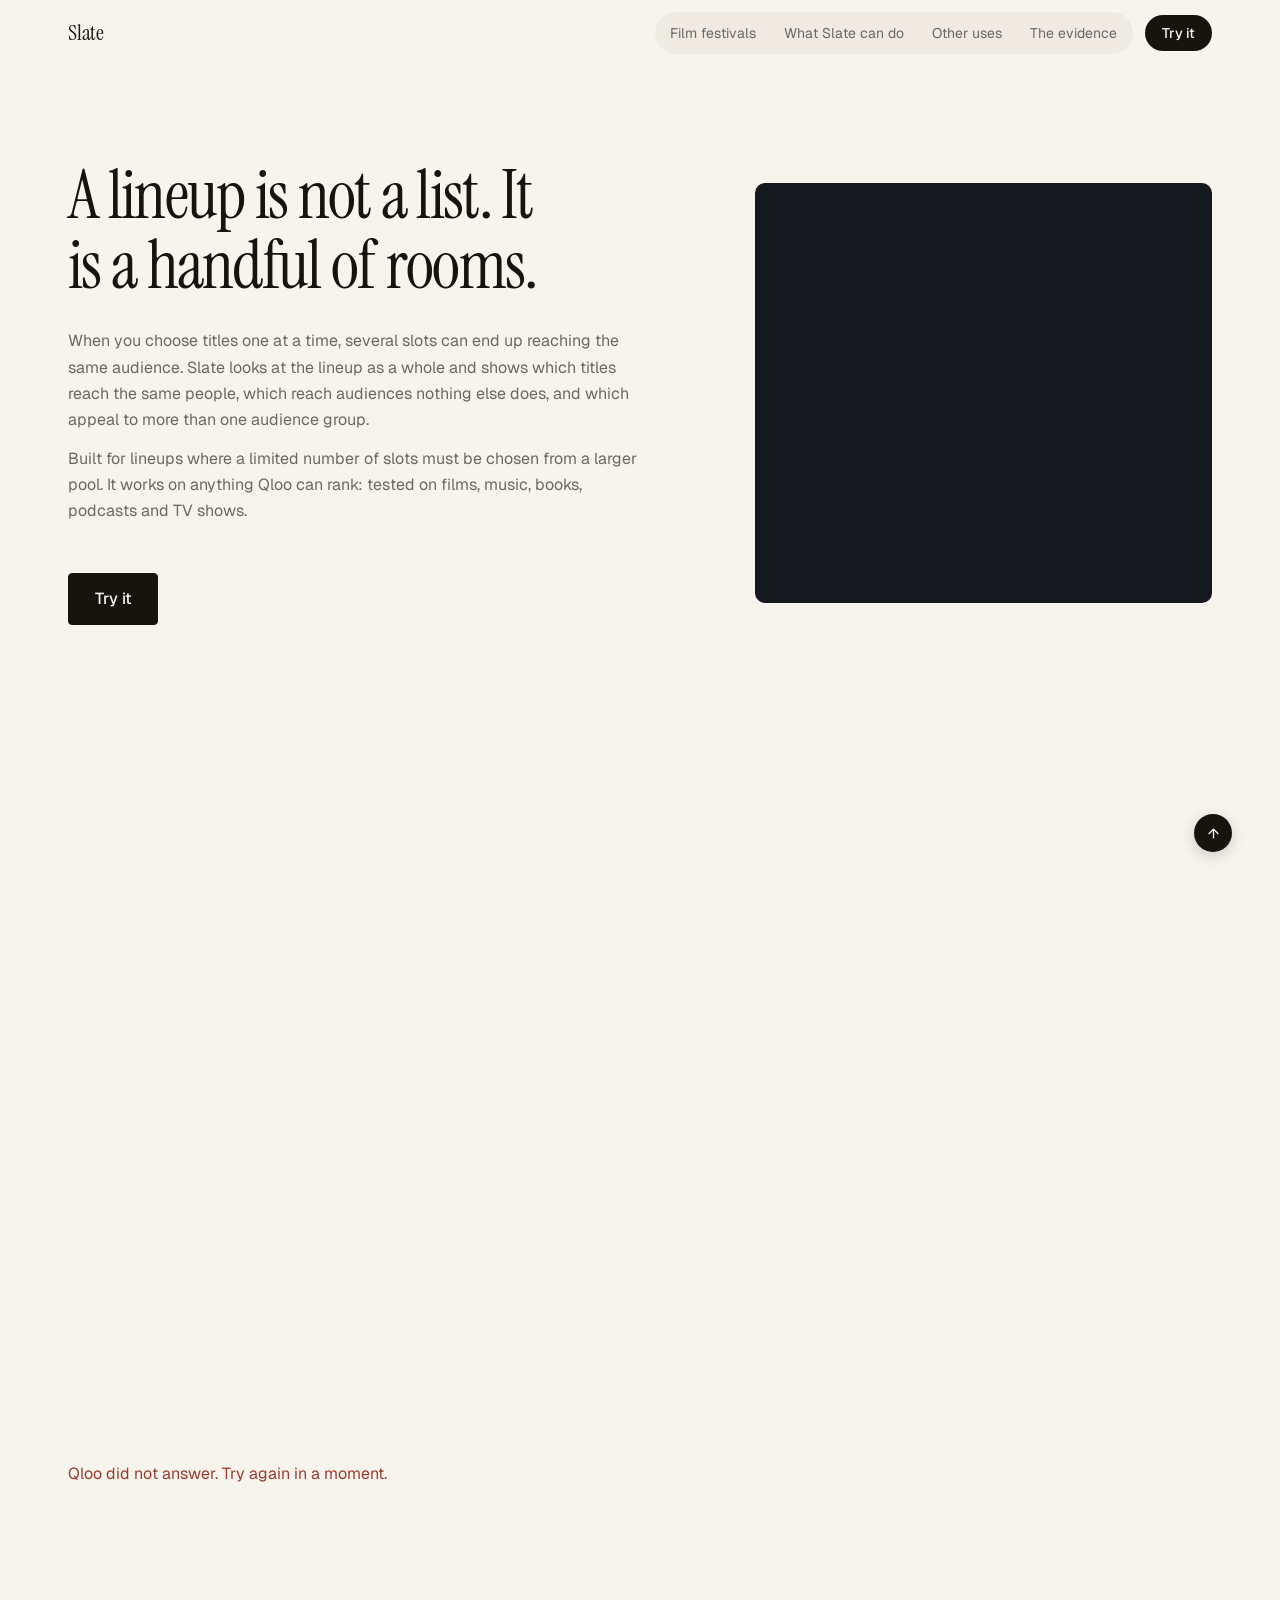
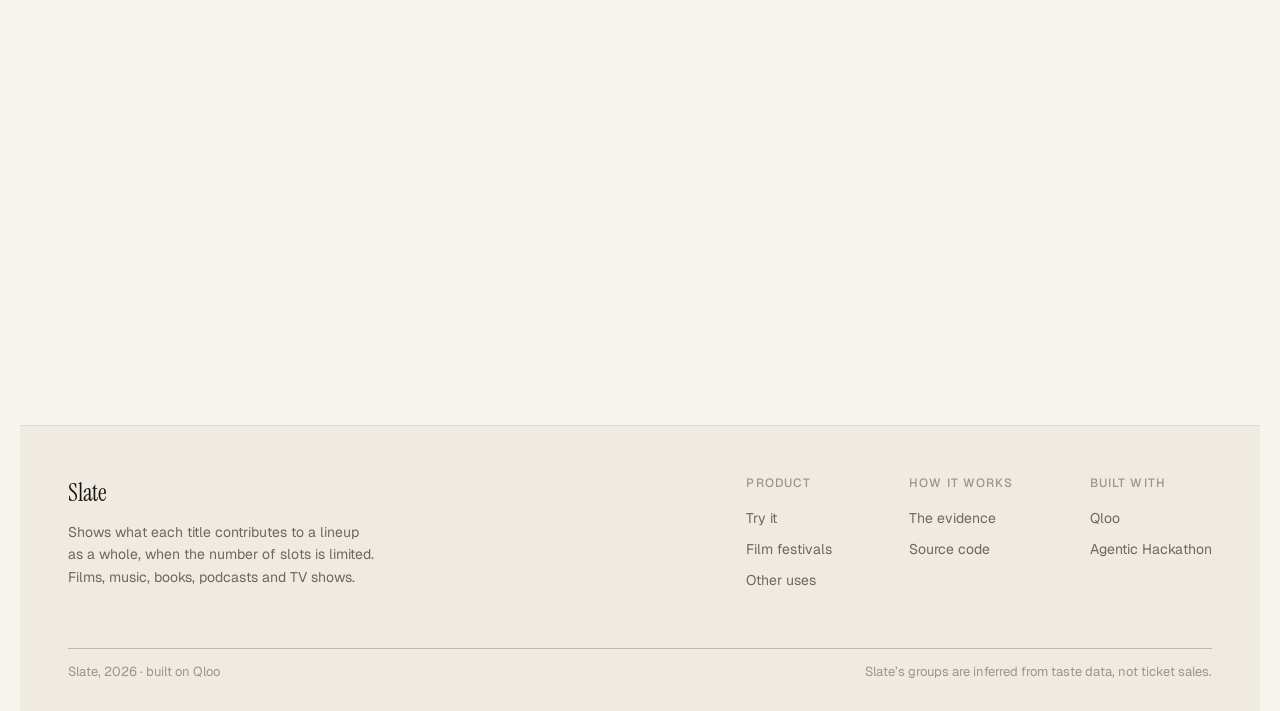
==== commit 8d2356b0: "fix version rendering, polish app" ====
--- a/static/index.html
+++ b/static/index.html
@@ -16,10 +16,13 @@
   <div class="band">
     <span class="wordmark">Slate</span>
     <nav class="tabs">
-      <a href="#festivals">Film festivals</a>
-      <a href="#views">Other media</a>
-      <a href="#checked">The evidence</a>
-      <a href="/app">Try it</a>
+      <span class="sections">
+        <a href="#festivals">Film festivals</a>
+        <a href="#asks">What Slate can do</a>
+        <a href="#views">Other uses</a>
+        <a href="#checked">The evidence</a>
+      </span>
+      <a href="/app" class="go">Try it</a>
     </nav>
   </div>
 </header>
@@ -28,12 +31,14 @@
   <div class="split">
     <div>
       <h1>A lineup is not a list. It is a handful of rooms.</h1>
-      <p class="deck">Pick twenty films one at a time and you can still end up
-        reaching the same audience five times over. Slate reads the set as a
-        whole and shows which items reach the same people, which one reaches people
-        nothing else does, and whether anything connects them.</p>
-      <p class="deck">It works on anything Qloo can rank. Tested on films,
-        music, books, podcasts and TV shows.</p>
+      <p class="deck">When you choose titles one at a time, several slots can
+        end up reaching the same audience. Slate looks at the lineup as a whole
+        and shows which titles reach the same people, which reach audiences
+        nothing else does, and which appeal to more than one audience
+        group.</p>
+      <p class="deck">Built for lineups where a limited number of slots must
+        be chosen from a larger pool. It works on anything Qloo can rank:
+        tested on films, music, books, podcasts and TV shows.</p>
       <div class="opening-actions">
         <a class="solid" href="/app">Try it</a>
       </div>
@@ -46,27 +51,28 @@
 
 <span id="festivals" class="anchor"></span>
 <section class="group-head band reveal">
-  <h2>Film festivals</h2>
-  <p class="lede">Here is what Slate sees in a lineup, using three real film
-    festivals: Berlinale 2024 in Germany, Cannes 2023 in France and Sundance
-    2024 in the United States.</p>
+  <h2>Film festivals are the first use case</h2>
+  <p class="lede">Film festival programmers face exactly the problem Slate is
+    built for: many possible titles, a fixed number of slots, and no simple way
+    to see what each title adds to the lineup as a whole. Here is what Slate
+    sees in three real festivals: Berlinale 2024 in Germany, Cannes 2023 in
+    France and Sundance 2024 in the United States.</p>
 
   <div class="terms">
     <div>
       <div class="stage small" id="stage-bridge" aria-hidden="true"></div>
       <h4>Bridge</h4>
-      <p>A film that reaches two different crowds at once. It is the overlap
-        between them, so someone who came for one group finds something next
-        door. Instead of programming two separate nights, one slot covers
-        both.</p>
+      <p>A film close in taste to two different groups at once. It sits
+        between them, so people drawn to one are more likely to find something
+        in the other. Instead of needing a separate film for each group, one
+        slot can reach both.</p>
     </div>
     <div>
       <div class="stage small" id="stage-outlier" aria-hidden="true"></div>
       <h4>Outlier</h4>
-      <p>A film that covers an audience with a distinct taste from the rest of
-        the lineup. If it sits in a group, it is the one most weakly tied to
-        it: it covers some of that group&rsquo;s audience, and some that
-        nothing else in the lineup covers.</p>
+      <p>A film that covers an audience with a distinct taste from the rest
+        of the lineup. It covers some of its group&rsquo;s audience, and some
+        that nothing else in the lineup covers.</p>
     </div>
   </div>
 </section>
@@ -79,17 +85,49 @@
 
 <section class="agent band reveal" id="agent" hidden>
   <h2>Slate can also propose the change</h2>
-  <p class="lede">It takes one of the slots the lineup can spare and adds
-    something that reaches a room the lineup is missing. Every candidate is
-    tested against the whole set, which is rebuilt from scratch each time, so
-    the groups are worked out again rather than one slot changing. A change
-    is kept only if the measured shape improves. Finding nothing is an
-    allowed answer.</p>
+  <p class="lede">Every candidate is added to the full lineup and the groups
+    are worked out again from scratch, so nothing is judged on its own. A swap
+    is proposed only if the result is measurably better. If nothing clears
+    that bar, Slate reports no change.</p>
   <div id="agent-body"></div>
 </section>
 
+<span id="asks" class="anchor"></span>
+<section class="asks band reveal">
+  <h2>What Slate can do</h2>
+  <p class="lede">Slate answers four questions about a lineup you are working
+    on.</p>
+  <div class="ask-list">
+    <div>
+      <h4>Fit it into fewer slots</h4>
+      <p>Reduce the number of slots and find the best set to keep.</p>
+    </div>
+    <div>
+      <h4>Find a title that adds a new group</h4>
+      <p>Look for a new title that reaches a group the lineup is missing.</p>
+    </div>
+    <div>
+      <h4>Check a new title against the lineup</h4>
+      <p>Propose a title and see where it sits and what it changes.</p>
+    </div>
+    <div>
+      <h4>Compare titles before adding</h4>
+      <p>Compare several candidates and see which set does most for the
+        lineup.</p>
+    </div>
+  </div>
+  <p class="lede asks-foot">Each one gives you a brief you can download.</p>
+</section>
+
 <section class="views band reveal" id="views" hidden>
-  <h2>Slate also reads music, books, podcasts and TV shows</h2>
+  <h2>Other uses</h2>
+  <p class="lede">The same problem shows up anywhere people have to choose a
+    small lineup from a much larger pool. A broadcaster might be deciding what
+    to put on its schedule, an airline selecting from a larger entertainment
+    catalogue, or a conference choosing which speakers make the final
+    programme.</p>
+  <p class="lede">Slate has been tested on films, music, books, podcasts and
+    TV shows.</p>
   <div class="view-tabs" id="view-tabs" role="tablist"></div>
   <div id="view-body"></div>
 </section>
@@ -103,14 +141,15 @@
   <div class="foot-top">
     <div class="foot-brand">
       <p class="wordmark">Slate</p>
-      <p>Shows which items in a lineup reach the same people. Films, music,
-        books, podcasts and TV shows.</p>
+      <p>Shows what each title contributes to a lineup as a whole, when the
+        number of slots is limited. Films, music, books, podcasts and TV
+        shows.</p>
     </div>
     <div>
       <h4>Product</h4>
       <a href="/app">Try it</a>
       <a href="#festivals">Film festivals</a>
-      <a href="#views">Other media</a>
+      <a href="#views">Other uses</a>
     </div>
     <div>
       <h4>How it works</h4>
@@ -124,7 +163,7 @@
     </div>
   </div>
   <div class="foot-bottom">
-    <span>Slate, 2026</span>
+    <span>Slate, 2026 &middot; built on Qloo</span>
     <span>Slate&rsquo;s groups are inferred from taste data, not ticket sales.</span>
   </div>
 </footer>
--- a/static/style.css
+++ b/static/style.css
@@ -72,16 +72,28 @@
   transition: border-color 200ms ease;
 }
 .bar.lifted { border-bottom-color: var(--rule); }
-.bar > .band { display: flex; align-items: center; justify-content: space-between; padding-top: 0.9rem; padding-bottom: 0.9rem; }
+.bar > .band {
+  display: flex; align-items: center; justify-content: space-between;
+  padding-top: 0.75rem; padding-bottom: 0.75rem;
+}
 .wordmark { font-family: var(--serif); font-size: 1.375rem; letter-spacing: -0.01em; }
-.tabs { display: flex; gap: 0.25rem; }
+.tabs { display: flex; align-items: center; gap: 0.15rem; }
 .tabs a {
   font-size: 0.875rem; color: var(--muted); text-decoration: none;
-  padding: 0.35rem 0.75rem; border-radius: 999px;
+  padding: 0.4rem 0.8rem; border-radius: 999px;
   transition: background 140ms ease, color 140ms ease;
 }
-.tabs a:hover { color: var(--ink); background: var(--raised); }
-.tabs a.here { color: var(--paper); background: var(--ink); }
+.tabs a:hover { color: var(--ink); background: var(--card); }
+.tabs a.here { color: var(--ink); background: var(--card); }
+.tabs .go {
+  margin-left: 0.6rem; background: var(--ink); color: var(--paper);
+  font-weight: 500; padding: 0.42rem 1.05rem;
+}
+.tabs .go:hover { background: var(--ink); color: var(--paper); opacity: 0.86; }
+.tabs .sections {
+  display: flex; gap: 0.15rem; background: var(--raised);
+  border-radius: 999px; padding: 0.2rem;
+}
 .opening, .group-head, .views, .checked {
   padding-top: var(--s4); padding-bottom: var(--s4);
 }
@@ -101,6 +113,7 @@
 .opening .deck { margin-top: var(--s2); max-width: var(--measure); color: var(--muted); }
 .opening .deck + .deck { margin-top: var(--s1); }
 .opening-actions { display: flex; gap: 0.75rem; align-items: center; margin-top: var(--s3); }
+.opening-actions .solid { font-size: 1rem; padding: 0.75rem 1.6rem; }
 .lede { margin-top: var(--s1); max-width: var(--measure); color: var(--muted); }
 
 .terms h4 { font-size: 0.75rem; letter-spacing: 0.08em; text-transform: uppercase; color: var(--ink); font-weight: 500; }
@@ -159,6 +172,7 @@
 @keyframes draw { to { stroke-dashoffset: 0; } }
 
 .spend { margin-top: var(--s2); padding-top: var(--s2); border-top: 1px solid var(--panel-rule); }
+.spend:empty { display: none; }
 .spend-head { text-align: center; max-width: 78ch; margin: 0 auto var(--s2); }
 .spend-head h4 { font-family: var(--serif); font-size: 1.5rem; letter-spacing: -0.012em; color: var(--panel-bright); font-weight: 400; }
 .spend-head p { margin-top: 0.5rem; font-size: 0.9375rem; color: var(--panel-muted); }
@@ -283,6 +297,7 @@
 .to-top {
   position: fixed; right: var(--gutter); bottom: var(--gutter); z-index: 40;
   width: 38px; height: 38px; padding: 0; cursor: pointer;
+  box-shadow: 0 4px 14px rgba(23, 20, 15, 0.18);
   background: var(--ink); border: 0; border-radius: 50%;
   display: flex; align-items: center; justify-content: center;
   transition: opacity 120ms ease;
@@ -290,16 +305,37 @@
 .to-top:hover { opacity: 0.84; }
 .to-top svg { width: 15px; height: 15px; fill: none; stroke: var(--paper); stroke-width: 2.2; stroke-linecap: round; stroke-linejoin: round; }
 
-.foot { border-top: 1px solid var(--rule); padding-top: var(--s4); padding-bottom: var(--s3); }
-.foot-top { display: grid; grid-template-columns: minmax(0, 1.6fr) repeat(3, minmax(0, 1fr)); gap: var(--s3); padding-bottom: var(--s3); }
-.foot-brand .wordmark { display: block; font-size: 2rem; margin-bottom: 0.7rem; }
-.foot-brand p { font-size: 0.9375rem; color: var(--muted); max-width: 28ch; }
+.foot {
+  border-top: 1px solid var(--rule); background: var(--raised);
+  padding-top: var(--s3); padding-bottom: var(--s2);
+}
+.foot-top {
+  display: grid; grid-template-columns: minmax(0, 2fr) repeat(3, auto);
+  gap: var(--s2) var(--s4); justify-content: space-between;
+  padding-bottom: var(--s3);
+}
+.foot-brand .wordmark {
+  display: block; font-size: 1.5rem; margin-bottom: 0.5rem;
+}
+.foot-brand p {
+  font-size: 0.875rem; line-height: 1.6; color: var(--muted); max-width: 34ch;
+}
 .foot .wordmark { color: var(--ink); }
-.foot h4 { font-size: 0.875rem; letter-spacing: 0.06em; text-transform: uppercase; color: var(--ink); font-weight: 500; margin-bottom: 1rem; }
-.foot-top a { display: block; font-size: 0.9375rem; color: var(--muted); text-decoration: none; margin-bottom: 0.55rem; }
+.foot h4 {
+  font-size: 0.75rem; letter-spacing: 0.09em; text-transform: uppercase;
+  color: var(--faint); font-weight: 500; margin-bottom: 0.8rem;
+}
+.foot-top a {
+  display: block; font-size: 0.875rem; color: var(--muted);
+  text-decoration: none; margin-bottom: 0.5rem; white-space: nowrap;
+}
 .foot-top a:hover { color: var(--ink); }
-.foot-top a:hover { text-decoration: underline; }
-.foot-bottom { display: flex; justify-content: space-between; gap: 1.5rem; flex-wrap: wrap; padding-top: var(--s1); border-top: 1px solid var(--rule); font-size: 0.8125rem; color: var(--muted); }
+.foot-bottom {
+  display: flex; justify-content: space-between; gap: 1.5rem;
+  flex-wrap: wrap; padding-top: var(--s1);
+  border-top: 1px solid var(--rule-2); font-size: 0.8125rem;
+  color: var(--faint);
+}
 
 @media (max-width: 960px) {
   .split { grid-template-columns: 1fr; gap: var(--s2); }
@@ -307,6 +343,7 @@
   .columns, .spend-rows { grid-template-columns: 1fr; }
   .column + .column { padding-top: var(--s2); border-top: 1px solid var(--panel-rule); }
   .foot-top { grid-template-columns: 1fr 1fr; gap: var(--s2); }
+  .foot-brand { grid-column: 1 / -1; }
 }
 
 @media (prefers-reduced-motion: reduce) {
@@ -463,7 +500,6 @@
 .tab[aria-selected="true"] {
   color: var(--ink); border-bottom-color: var(--ink); font-weight: 500;
 }
-.workspace { margin-top: var(--s2); }
 
 .versions { margin-top: var(--s2); }
 .version {
@@ -474,6 +510,26 @@
 .version:first-child { border-top: 0; }
 .version-when { color: var(--ink); min-width: 10rem; }
 .version-what { color: var(--muted); flex: 1; min-width: 9rem; }
+
+.asks { padding-top: var(--s4); padding-bottom: var(--s4);
+  border-top: 1px solid var(--rule); }
+.asks h2 {
+  font-family: var(--serif); font-size: 2rem; letter-spacing: -0.015em;
+  line-height: 1.12; margin-bottom: var(--s1);
+}
+.ask-list {
+  display: grid; grid-template-columns: repeat(auto-fit, minmax(16rem, 1fr));
+  gap: var(--s2) var(--s3); margin-top: var(--s3);
+}
+.ask-list h4 {
+  font-size: 1rem; font-weight: 500; color: var(--ink);
+  margin-bottom: 0.3rem;
+}
+.ask-list p {
+  font-size: 0.9375rem; line-height: 1.6; color: var(--muted);
+  max-width: 44ch;
+}
+.asks-foot { margin-top: var(--s3); }
 
 body.workbench { background: var(--paper); }
 
@@ -499,8 +555,12 @@
   text-decoration: none; letter-spacing: -0.01em; flex: none;
 }
 .deskbar-here { flex: 1; min-width: 0; display: flex; align-items: center; }
-.deskbar-end { display: flex; align-items: center; gap: var(--w2); flex: none; }
-.deskbar-end .ghost { font-size: 0.8125rem; padding: 0.4rem 0.9rem; }
+.deskbar-end {
+  display: flex; align-items: center; gap: var(--w2); flex: none;
+  position: relative;
+}
+.deskbar-end .ghost { font-size: 0.8125rem; padding: 0.35rem 0.75rem; }
+.deskbar-end .solid { font-size: 0.8125rem; padding: 0.45rem 1rem; }
 
 .deskbar-name {
   font: inherit; font-size: 1rem; color: var(--ink); background: none;
@@ -511,34 +571,40 @@
 .deskbar-name:hover { background: var(--raised); }
 .deskbar-counts {
   font-size: 0.8125rem; color: var(--faint); font-variant-numeric: tabular-nums;
-  margin-right: var(--w2);
+  margin-right: var(--w3);
 }
 .deskbar-counts.over { color: var(--warn); }
 
 .door {
-  display: grid; grid-template-columns: minmax(0, 1fr) minmax(0, 1fr);
-  gap: var(--w5); align-items: center;
-  max-width: 72rem; margin: 0 auto; padding: var(--w5) var(--w4) var(--w4);
+  max-width: 68rem; margin: 0 auto; padding: var(--w5) var(--w4) var(--w4);
 }
 .door-title {
-  font-family: var(--serif); font-size: clamp(2rem, 3.4vw, 2.4rem);
-  line-height: 1.08; letter-spacing: -0.02em; margin-bottom: var(--w2);
+  font-family: var(--serif); font-size: clamp(2rem, 3.4vw, 2.375rem);
+  line-height: 1.08; letter-spacing: -0.02em; margin-bottom: 0.7rem;
 }
 .door-lede {
   font-size: 0.9375rem; line-height: 1.6; color: var(--muted);
-  max-width: 40ch; margin-bottom: var(--w4);
-}
+  max-width: 46ch; margin-bottom: var(--w4);
+}
+.door-pair {
+  display: grid; grid-template-columns: minmax(0, 1fr) minmax(0, 1.05fr);
+  gap: var(--w5); align-items: stretch;
+}
+.door-ask { display: flex; flex-direction: column; }
+.door-show { display: flex; flex-direction: column; }
 .door-ask textarea {
-  width: 100%; font-family: var(--sans); font-size: 0.9375rem;
-  line-height: 1.8; padding: 0.9rem 1rem; border: 1px solid var(--rule-2);
-  border-radius: 8px; background: var(--card); color: var(--ink);
-  resize: vertical; margin-bottom: var(--w3);
+  flex: 1; width: 100%; min-height: 15.5rem; display: block;
+  font-family: var(--sans); font-size: 0.9375rem; line-height: 1.75;
+  padding: 0.85rem 1rem; border: 1px solid var(--rule-2); border-radius: 8px;
+  background: var(--card); color: var(--ink); resize: vertical;
   box-shadow: inset 0 1px 2px rgba(0, 0, 0, 0.03);
 }
 .door-ask textarea:focus {
   border-color: var(--ink); outline: 2px solid var(--rule); outline-offset: 1px;
 }
-.door-ask .row { display: flex; gap: var(--w3); align-items: center; }
+.door-ask .row {
+  display: flex; gap: 0.9rem; align-items: center; margin-top: var(--w3);
+}
 .door-said:not(:empty) {
   margin-top: var(--w3); font-size: 0.875rem; color: var(--muted);
 }
@@ -548,35 +614,54 @@
 }
 
 .taste {
-  background: var(--panel); border-radius: 12px; padding: var(--w3);
-  box-shadow: 0 20px 50px rgba(21, 25, 29, 0.14);
+  flex: 1; background: var(--panel); border-radius: 12px; padding: var(--w3);
+  box-shadow: 0 16px 42px rgba(21, 25, 29, 0.13);
 }
 .taste-bar { display: flex; gap: 3px; margin-bottom: var(--w3); }
 .taste-bar span { height: 3px; background: var(--panel-muted); }
 .taste-bar span.lead { background: var(--panel-bright); }
-.taste-cols { display: grid; grid-template-columns: repeat(3, 1fr); gap: var(--w3); }
-.taste-head { font-size: 0.75rem; color: var(--panel-faint); margin-bottom: 0.7rem; }
+.taste-cols { display: grid; grid-template-columns: repeat(3, 1fr); gap: 1.1rem; }
+.taste-head { font-size: 0.75rem; color: var(--panel-faint); margin-bottom: 0.65rem; }
 .taste-letter {
   display: inline-flex; align-items: center; justify-content: center;
-  width: 1rem; height: 1rem; border-radius: 3px; margin-right: 0.25rem;
+  width: 1.05rem; height: 1.05rem; border-radius: 3px; margin-right: 0.3rem;
   background: var(--panel-bright); color: var(--panel);
   font-size: 0.75rem; font-weight: 600;
 }
 .taste-n { color: var(--panel-bright); font-size: 0.8125rem; }
 .taste-film {
-  font-size: 0.75rem; color: var(--panel-ink); line-height: 1.35;
-  margin-bottom: 0.45rem; padding-left: 0.5rem; margin-left: -0.6rem;
+  font-size: 0.8125rem; color: var(--panel-ink); line-height: 1.35;
+  margin-bottom: 0.4rem; padding-left: 0.5rem; margin-left: -0.6rem;
   border-left: 2px solid transparent;
 }
 .taste-film.bridge { border-left-color: var(--accent-on); }
 .taste-film.alone { border-left-color: var(--alone-on); }
+.taste-year { color: var(--panel-faint); margin-left: 0.3rem; font-size: 0.75rem; }
 .taste-tag {
   display: inline-block; font-size: 0.75rem; border-radius: 3px;
-  padding: 1px 4px; margin-top: 0.25rem; border: 1px solid currentColor;
+  padding: 1px 4px; border: 1px solid currentColor;
 }
 .taste-tag.bridge { color: var(--accent-on); }
 .taste-tag.alone { color: var(--alone-on); }
 .taste-more { font-size: 0.75rem; color: var(--panel-faint); }
+
+.taste-links {
+  border-top: 1px solid var(--panel-rule); margin-top: var(--w3);
+  padding-top: var(--w3);
+}
+.taste-links-head {
+  font-family: var(--serif); font-size: 1.125rem; color: var(--panel-bright);
+  text-align: center; margin-bottom: 0.9rem;
+}
+.taste-link {
+  border-left: 2px solid var(--accent-on); padding-left: 0.8rem;
+  max-width: 15rem; margin: 0 auto;
+}
+.taste-link .taste-film {
+  padding-left: 0; margin-left: 0; border-left: 0; margin-bottom: 0.4rem;
+}
+
+.door-none { font-size: 0.875rem; color: var(--faint); }
 
 .door-band {
   border-top: 1px solid var(--rule); background: var(--raised);
@@ -657,17 +742,12 @@
   padding: 0.45rem 0.6rem; border: 1px solid var(--rule); border-radius: 6px;
   background: var(--card); color: var(--ink);
 }
-.desk-rail .narrow, .work-form .narrow { width: 4.5rem; }
+.desk-rail .narrow { width: 4.5rem; }
+.work-form .narrow { width: 5rem; }
 .desk-rail .chips { margin-bottom: var(--w2); gap: 0.3rem; }
 .desk-rail .chip {
   font-size: 0.8125rem; padding: 0.25rem 0.5rem; background: var(--card);
 }
-.chips-more {
-  background: none; border: 0; color: var(--muted); font-size: 0.8125rem;
-  cursor: pointer; border-bottom: 1px solid var(--rule-2); padding: 0 0 1px;
-  margin-bottom: var(--w2);
-}
-.chips-more:hover { color: var(--ink); }
 
 .ask {
   display: block; width: 100%; text-align: left; font: inherit;
@@ -693,9 +773,11 @@
   max-width: 58ch; margin-bottom: var(--w3);
 }
 .work-form {
-  display: flex; gap: var(--w2); align-items: center; flex-wrap: wrap;
-  margin-bottom: var(--w4);
-}
+  display: flex; gap: 0.7rem; align-items: center; flex-wrap: wrap;
+  margin: var(--w3) 0 var(--w4);
+}
+.work-form .solid { margin-left: 0.4rem; }
+.work-form .linky { margin-left: 0.3rem; }
 .work-form input[type="text"] {
   flex: 0 1 26rem; min-width: 14rem; font-family: var(--sans);
   font-size: 0.9375rem; padding: 0.55rem 0.75rem;
@@ -714,14 +796,30 @@
   resize: vertical;
 }
 .work-form .fine { flex: none; font-size: 0.875rem; color: var(--muted); }
-.compare-form { align-items: flex-end; }
-.compare-form > div:first-child { flex: 0 1 34rem; min-width: 16rem; }
-.compare-form .fine { display: block; margin-bottom: 0.3rem; }
-.compare-form .narrow { width: 4.5rem; }
+.compare-box {
+  width: 100%; max-width: 34rem; display: block; font-family: var(--sans);
+  font-size: 0.9375rem; line-height: 1.75; padding: 0.7rem 0.85rem;
+  border: 1px solid var(--rule-2); border-radius: 7px;
+  background: var(--card); color: var(--ink); resize: vertical;
+  margin-top: 0.45rem;
+}
+.compare-box:focus {
+  border-color: var(--ink);
+  outline: 2px solid var(--ink); outline-offset: -1px;
+}
 
 .deskbar-slash { color: var(--rule-2); }
 
-.out.standing { opacity: 0.55; }
+.out-when {
+  font-size: 0.75rem; letter-spacing: 0.08em; text-transform: uppercase;
+  color: var(--faint); margin-bottom: var(--w2);
+}
+.ask-what { display: block; }
+.ask-why {
+  display: block; font-size: 0.75rem; color: var(--faint);
+  margin-top: 0.15rem; line-height: 1.35;
+}
+.ask.on .ask-why { color: var(--rule-2); }
 
 .work-answer {
   font-family: var(--serif); font-size: 1.1875rem; line-height: 1.4;
@@ -746,6 +844,7 @@
   display: grid; grid-template-columns: minmax(0, 1fr) 21rem;
   gap: var(--w5); align-items: start; margin-top: var(--w4);
 }
+.work-split.ranked { grid-template-columns: minmax(0, 1fr) 26rem; }
 .work-split > div:only-child { grid-column: 1 / -1; }
 
 .aside-card {
@@ -761,7 +860,6 @@
   margin-bottom: 0.45rem;
 }
 .aside-line.dim { color: var(--muted); }
-.aside-name { color: var(--ink); }
 .aside-note {
   font-size: 0.75rem; color: var(--faint); line-height: 1.55;
   margin-top: var(--w2);
@@ -782,7 +880,7 @@
 }
 
 .work-figure .chapter { padding-top: 0; border-top: 0; }
-.out .chapter { padding-top: 0; border-top: 0; }
+.out .chapter, .work-body > .chapter { padding-top: 0; border-top: 0; }
 .work-feet {
   display: flex; align-items: center; gap: var(--w3); margin-top: var(--w3);
 }
@@ -803,13 +901,20 @@
 .desk-versions .fine { margin-top: var(--w2); font-size: 0.75rem; }
 
 .version-row {
-  display: flex; align-items: baseline; gap: var(--w3); padding: var(--w2) 0;
+  display: grid; grid-template-columns: 7.5rem minmax(0, 1fr) auto;
+  gap: var(--w3); align-items: center; padding: var(--w2) 0;
   border-top: 1px solid var(--rule);
 }
+.version-row:last-child { border-bottom: 1px solid var(--rule); }
 .version-row .version-when {
-  min-width: 11rem; font-size: 0.9375rem; font-variant-numeric: tabular-nums;
-}
-.version-row .version-what { flex: 1; font-size: 0.875rem; color: var(--muted); }
+  font-size: 0.875rem; font-variant-numeric: tabular-nums; color: var(--ink);
+}
+.version-shape { display: flex; align-items: center; gap: var(--w2); }
+.version-bar { display: flex; gap: 2px; width: 5.5rem; flex: none; }
+.version-bar span { height: 3px; border-radius: 2px; background: var(--rule-2); }
+.version-bar span.lead { background: var(--ink); }
+.version-row .version-what { font-size: 0.875rem; color: var(--muted); }
+.version-row .ghost { font-size: 0.8125rem; padding: 0.4rem 0.85rem; }
 
 .said { margin-bottom: var(--w4); }
 .said-head {
@@ -822,7 +927,7 @@
 }
 .said-line i.tname { font-style: italic; }
 .said-line:last-child { margin-bottom: 0; }
-.out .row { margin-top: var(--w4); display: flex; gap: var(--w2); }
+.out .row { margin-top: var(--w3); display: flex; gap: var(--w2); }
 
 @media (max-width: 1040px) {
   :root { --rail: 248px; }
@@ -849,7 +954,6 @@
   .work-figure .columns, .out .columns { min-width: 32rem; }
   .work-form { flex-direction: column; align-items: stretch; }
   .work-form input[type="text"] { min-width: 0; }
-  .compare-form > div:first-child { min-width: 0; }
   .out .row { flex-direction: column; }
   .out .row .solid, .out .row .ghost { width: 100%; }
   .version-row { flex-wrap: wrap; gap: var(--w1) var(--w2); }
@@ -908,25 +1012,30 @@
   color: var(--faint); margin-bottom: var(--w2);
 }
 
-.paper-spot:not(:empty) { margin-top: var(--w4); }
+body.held { overflow: hidden; }
+.paper-over {
+  position: fixed; inset: 0; z-index: 60; display: flex;
+  align-items: center; justify-content: center; padding: var(--w4);
+  background: rgba(23, 20, 15, 0.42);
+}
 .paper {
-  border: 1px solid var(--rule); border-radius: 10px; overflow: hidden;
-  background: var(--card);
+  width: min(56rem, 100%); max-height: 100%; display: flex;
+  flex-direction: column; border-radius: 12px; overflow: hidden;
+  background: var(--card); box-shadow: 0 24px 64px rgba(0, 0, 0, 0.26);
 }
 .paper-head {
   display: flex; align-items: center; justify-content: space-between;
   gap: var(--w3); padding: var(--w2) var(--w3);
-  border-bottom: 1px solid var(--rule);
+  border-bottom: 1px solid var(--rule); flex: none;
 }
 .paper-head .aside-head { margin-bottom: 0; }
 .paper-acts { display: flex; gap: var(--w2); }
 .paper-acts .solid, .paper-acts .ghost {
   font-size: 0.8125rem; padding: 0.42rem 0.9rem;
 }
-.paper-frame {
-  display: block; width: 100%; height: 38rem; border: 0; background: #fff;
-}
-.paper .aside-note { padding: 0 var(--w3) var(--w2); }
+.paper-frame { flex: 1; min-height: 24rem; width: 100%; border: 0;
+  background: #fff; }
+.paper .aside-note { padding: 0 var(--w3) var(--w2); flex: none; }
 .paper .aside-note:empty { display: none; }
 
 @media (max-width: 620px) {
@@ -938,3 +1047,62 @@
   color: var(--warn); border-color: var(--warn);
   text-decoration: line-through; text-decoration-color: var(--warn);
 }
+
+.links:empty { display: none; }
+.links {
+  margin-top: var(--s2); padding-top: var(--s2);
+  border-top: 1px solid var(--panel-rule);
+}
+.links-head { text-align: center; margin-bottom: var(--s2); }
+.links-head h4 {
+  font-family: var(--serif); font-size: 1.625rem; font-weight: normal;
+  color: var(--panel-bright); margin-bottom: 0.55rem;
+}
+.links-head p {
+  font-size: 0.875rem; line-height: 1.6; color: var(--panel-muted);
+  max-width: 72ch; margin: 0 auto;
+}
+.links-rows {
+  display: grid; grid-template-columns: repeat(3, 1fr);
+  gap: var(--s2) var(--s2);
+}
+.link { border-left: 2px solid var(--accent-on); padding-left: 0.9rem; }
+.link-name { font-size: 0.875rem; color: var(--panel-ink); line-height: 1.35; }
+.link-name .year { color: var(--panel-faint); margin-left: 0.35rem; }
+.link-where {
+  font-size: 0.8125rem; color: var(--panel-faint); margin-top: 0.1rem;
+}
+.link-spans {
+  display: inline-block; margin-top: 0.45rem; font-size: 0.75rem;
+  color: var(--accent-on); border: 1px solid var(--accent-on);
+  border-radius: 3px; padding: 2px 6px; letter-spacing: 0.04em;
+}
+@media (max-width: 760px) {
+  .links-rows { grid-template-columns: 1fr; }
+}
+
+.deskbar-said {
+  position: absolute; right: 0; top: 100%; margin-top: 0.4rem;
+  font-size: 0.8125rem; color: var(--alone-on); opacity: 0;
+  white-space: nowrap; transition: opacity 180ms ease; pointer-events: none;
+}
+.deskbar-said.on { opacity: 1; }
+
+.fold {
+  display: inline-block; background: none; border: 0; color: var(--muted);
+  font: inherit; font-size: 0.8125rem; cursor: pointer;
+  border-bottom: 1px solid var(--rule-2); padding: 0 0 1px;
+  margin-top: var(--w2);
+}
+.fold:hover { color: var(--ink); }
+.desk-rail .fold { margin: 0 0 var(--w2); }
+
+.aside-table.wide .d { width: 3.6rem; }
+.turned { padding: 0.55rem 0; border-top: 1px solid var(--rule); }
+.turned:first-child { padding-top: 0; border-top: 0; }
+.turned-name { font-size: 0.875rem; color: var(--ink); margin-bottom: 0.1rem; }
+.turned-why {
+  font-size: 0.8125rem; color: var(--muted); line-height: 1.5;
+}
+
+.out .row.aligned, .work-body .row.aligned { margin-top: var(--w3); }
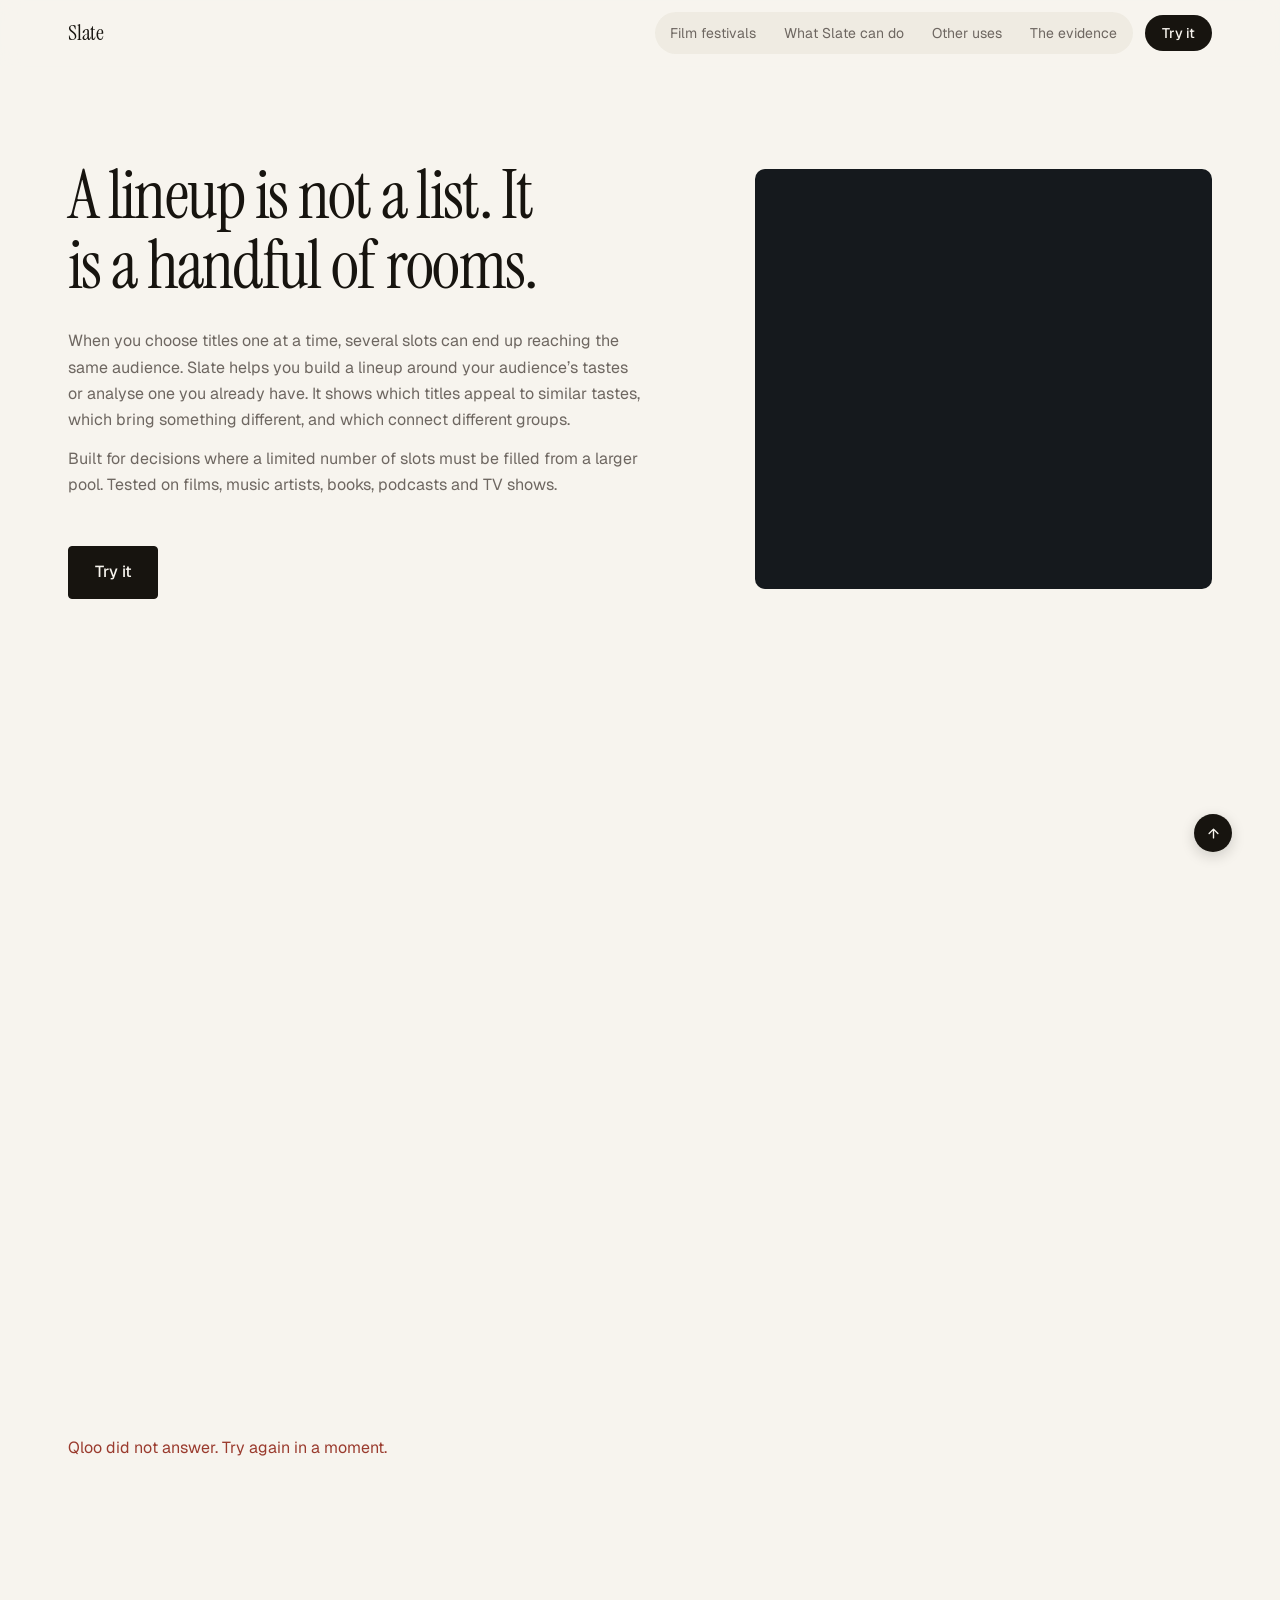
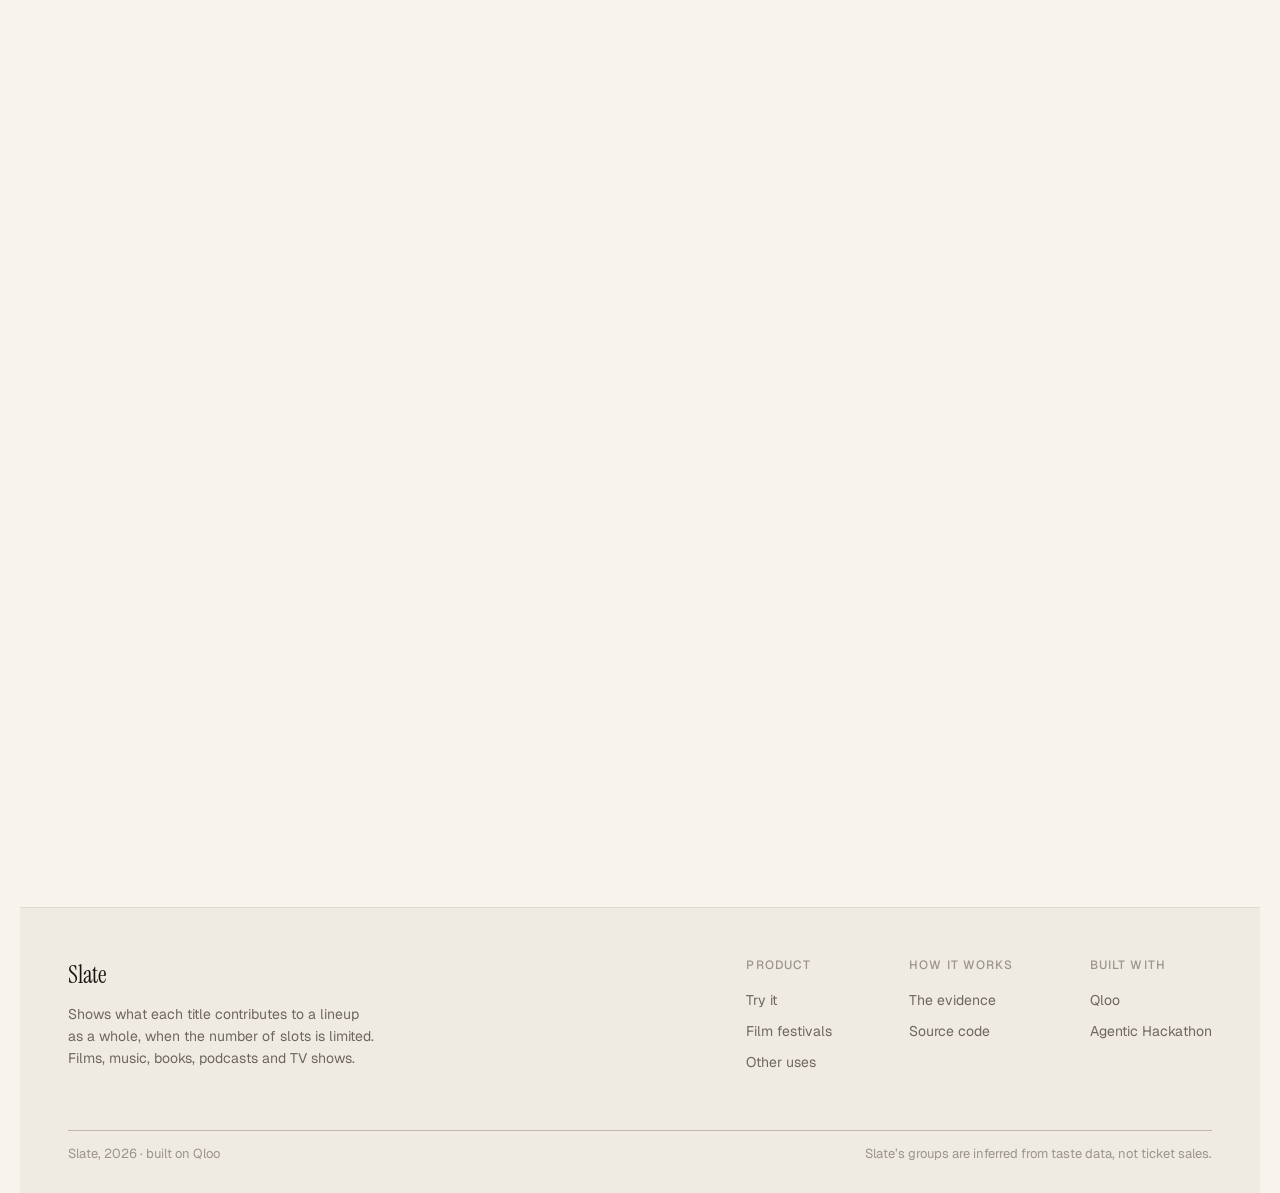
==== commit fe9180cb: "Add audience lineup building and refine Slate" ====
--- a/static/index.html
+++ b/static/index.html
@@ -32,13 +32,13 @@
     <div>
       <h1>A lineup is not a list. It is a handful of rooms.</h1>
       <p class="deck">When you choose titles one at a time, several slots can
-        end up reaching the same audience. Slate looks at the lineup as a whole
-        and shows which titles reach the same people, which reach audiences
-        nothing else does, and which appeal to more than one audience
-        group.</p>
-      <p class="deck">Built for lineups where a limited number of slots must
-        be chosen from a larger pool. It works on anything Qloo can rank:
-        tested on films, music, books, podcasts and TV shows.</p>
+        end up reaching the same audience. Slate helps you build a lineup around
+        your audience’s tastes or analyse one you already have. It shows which
+        titles appeal to similar tastes, which bring something different, and
+        which connect different groups.</p>
+      <p class="deck">Built for decisions where a limited number of slots must
+        be filled from a larger pool. Tested on films, music artists, books,
+        podcasts and TV shows.</p>
       <div class="opening-actions">
         <a class="solid" href="/app">Try it</a>
       </div>
@@ -95,8 +95,39 @@
 <span id="asks" class="anchor"></span>
 <section class="asks band reveal">
   <h2>What Slate can do</h2>
-  <p class="lede">Slate answers four questions about a lineup you are working
-    on.</p>
+  <p class="lede">Build or analyse a lineup, then explore what to keep, add or
+    change.</p>
+  <div class="path-cards">
+    <div class="path-card">
+      <div class="path-heading">
+        <span class="path-eyebrow">A lineup in hand</span>
+        <h3>Analyse an existing lineup</h3>
+      </div>
+      <div class="path-copy">
+      <p>Bring a lineup of films, music artists, books, podcasts or TV shows.
+        Slate uses Qloo&rsquo;s affinity signals to show which titles overlap,
+        which stand apart and which connect different groups.</p>
+      <p>Explore the composition before deciding what to keep, remove or
+        add.</p>
+      </div>
+    </div>
+    <div class="path-card">
+      <div class="path-heading">
+        <span class="path-eyebrow">An audience in mind</span>
+        <h3>Build for an audience</h3>
+      </div>
+      <div class="path-copy">
+      <p>Describe your audience&rsquo;s tastes or upload survey answers or
+        preference data. Give Slate a pool of candidates and a slot count, and
+        it selects a lineup using Qloo&rsquo;s affinity signals.</p>
+      <p>Give different tastes equal consideration with Balanced, or prioritise
+        the strongest preferences with Demand-led. Lock any titles that must
+        stay.</p>
+      </div>
+    </div>
+  </div>
+  <p class="lede asks-intro">Whichever way you start, you can refine your
+    lineup with these actions:</p>
   <div class="ask-list">
     <div>
       <h4>Fit it into fewer slots</h4>
--- a/static/style.css
+++ b/static/style.css
@@ -137,8 +137,9 @@
 }
 
 .sizes { display: flex; gap: 3px; margin-bottom: var(--s2); }
-.sizes span { height: 3px; background: var(--panel-muted); min-width: 4px; }
-.sizes span:first-child { background: var(--panel-bright); }
+.sizes span {
+  height: 3px; background: var(--panel-bright); min-width: 4px;
+}
 
 .columns { display: grid; grid-template-columns: repeat(auto-fit, minmax(150px, 1fr)); gap: var(--s2); align-items: start; }
 .column { min-width: 0; }
@@ -152,7 +153,7 @@
   flex: none;
 }
 .column-size { font-size: 1.0625rem; font-weight: 500; color: var(--panel-bright); font-variant-numeric: tabular-nums; }
-.column-what { font-size: 0.875rem; color: var(--panel-faint); }
+.column-what { font-size: 0.875rem; color: var(--panel-muted); }
 
 .film { display: block; padding: 0 0 0 0.7rem; margin-left: -0.8rem; border-left: 2px solid transparent; font-size: 0.9375rem; line-height: 1.35; color: var(--panel-ink); }
 .film + .film { margin-top: 0.75rem; }
@@ -161,7 +162,8 @@
 .film .tag {
   display: inline-block; font-size: 0.75rem; letter-spacing: 0.04em;
   color: var(--panel-muted); border: 1px solid var(--panel-rule);
-  border-radius: 3px; padding: 0.05rem 0.4rem; margin-top: 0.3rem;
+  border-radius: 3px; padding: 0.05rem 0.4rem;
+  margin: 0.3rem 0 0 0.4rem;
 }
 .film.bridge { border-left-color: var(--accent-on); }
 .film.bridge .tag { color: var(--accent-on); border-color: var(--accent-on); }
@@ -221,7 +223,7 @@
 .test .columns { background: var(--panel); border-radius: 8px; padding: var(--s2); }
 .test .columns .film { color: var(--panel-ink); }
 .test .columns .column-size { color: var(--panel-bright); }
-.test .columns .column-what { color: var(--panel-faint); }
+.test .columns .column-what { color: var(--panel-muted); }
 .test .columns .column-letter { color: var(--panel); background: var(--panel-bright); }
 
 .pairs, .bars-table { width: 100%; border-collapse: collapse; font-size: 0.9375rem; }
@@ -252,9 +254,107 @@
 
 .panel { border-top: 1px solid var(--rule); }
 .chips { display: flex; flex-wrap: wrap; gap: 0.45rem; margin: var(--s2) 0 var(--s1); }
-.chip { font: inherit; font-size: 0.875rem; cursor: pointer; background: var(--paper); color: var(--ink); border: 1px solid var(--rule); border-radius: 4px; padding: 0.28rem 0.6rem; }
-.chip:hover { border-color: var(--ink); }
-.chip-x { color: var(--faint); margin-left: 0.35rem; }
+.chip {
+  display: inline-flex; align-items: center; gap: 0.4rem;
+  font: inherit; font-size: 0.875rem; background: var(--paper);
+  color: var(--ink); border: 1px solid var(--rule); border-radius: 999px;
+  padding: 0.28rem 0.55rem;
+}
+.chip:hover { border-color: var(--rule-2); }
+.chip-x {
+  background: none; border: 0; font: inherit; color: var(--faint);
+  cursor: pointer; padding: 0 0.1rem; line-height: 1;
+}
+.chip-x:hover { color: var(--warn); }
+.audience-body { max-width: 70rem; }
+.aud-cards {
+  display: grid; grid-template-columns: repeat(auto-fit, minmax(14rem, 1fr));
+  gap: 0.8rem; margin-bottom: 1.6rem;
+}
+.aud-card {
+  background: var(--card); border: 0.5px solid var(--rule-2);
+  border-radius: 9px; padding: 0.9rem 1.1rem;
+}
+.aud-card-label {
+  font-size: 0.75rem; letter-spacing: 0.08em; text-transform: uppercase;
+  color: var(--faint); margin-bottom: 0.35rem;
+}
+.aud-card-name {
+  font-size: 0.9375rem; color: var(--ink); overflow-wrap: anywhere;
+  margin-bottom: 0.2rem;
+}
+.aud-card-tag {
+  font-size: 0.75rem; letter-spacing: 0.05em; text-transform: uppercase;
+  color: var(--faint); margin-left: 0.5rem;
+}
+.aud-card-said { font-size: 0.78125rem; color: var(--muted); line-height: 1.5; }
+.aud-intro { font-size: 0.8125rem; color: var(--muted); margin-bottom: 0.6rem; }
+.aud-table {
+  width: 100%; border-collapse: collapse; table-layout: fixed;
+  background: var(--card); border: 0.5px solid var(--rule-2);
+  border-radius: 9px; overflow: hidden;
+}
+.aud-table th {
+  font-size: 0.75rem; font-weight: 500; text-transform: uppercase;
+  letter-spacing: 0.07em; color: var(--faint); text-align: left;
+  padding: 0.7rem 0.75rem; background: var(--raised);
+  border-bottom: 0.5px solid var(--rule-2);
+  vertical-align: middle; overflow-wrap: anywhere;
+}
+.aud-table th:first-child { width: 40%; }
+.aud-table th:nth-child(2) { width: 35%; }
+.aud-table td {
+  padding: 0.7rem 0.75rem; border-bottom: 0.5px solid var(--rule);
+  font-size: 0.875rem; line-height: 1.5; color: var(--ink);
+  vertical-align: middle; overflow-wrap: anywhere;
+}
+.aud-table tbody tr:last-child td { border-bottom: 0; }
+.aud-table th:first-child, .aud-table td:first-child { padding-left: 1.1rem; }
+.aud-table th:last-child, .aud-table td:last-child { padding-right: 1.1rem; }
+.aud-meta { font-size: 0.75rem; color: var(--faint); margin-left: 0.5rem; }
+.aud-against { color: var(--muted); }
+.aud-table .aud-number { text-align: right; font-variant-numeric: tabular-nums; }
+.aud-counts th:first-child { width: 38%; }
+.aud-counts th:nth-child(2) { width: 34%; }
+.aud-counts th:nth-child(n+3) { width: 14%; }
+.aud-evidence-toggle { font-size: 0.75rem; line-height: 1.5; text-align: left; }
+.aud-no-evidence { font-size: 0.75rem; color: var(--muted); }
+.aud-evidence[hidden] { display: none; }
+.aud-table .aud-evidence td {
+  background: var(--raised); padding: 0.85rem 1.1rem;
+}
+.aud-evidence-quote {
+  font-size: 0.8125rem; line-height: 1.6; color: var(--muted);
+  border-left: 2px solid var(--rule-2); padding-left: 0.8rem;
+}
+.aud-evidence-quote + .aud-evidence-quote { margin-top: 0.5rem; }
+.aud-evidence-polarity { font-weight: 500; color: var(--ink); }
+.aud-note { font-size: 0.75rem; line-height: 1.6; color: var(--muted); margin-top: 0.85rem; }
+.aud-unused {
+  margin-top: 1.4rem; border-top: 1px solid var(--rule);
+  padding: 0.9rem 0 0.75rem;
+}
+.aud-unused summary { color: var(--muted); font-size: 0.8125rem; padding: 0.5rem 0; cursor: pointer; }
+.aud-unused p { font-size: 0.8125rem; color: var(--muted); margin-top: 0.5rem; overflow-wrap: anywhere; }
+@media (max-width: 480px) {
+  .aud-table th { letter-spacing: 0.04em; }
+  .aud-table th:first-child, .aud-table td:first-child { padding-left: 0.6rem; }
+  .aud-table th:last-child, .aud-table td:last-child { padding-right: 0.6rem; }
+  .aud-counts th:first-child, .aud-counts th:nth-child(2) { width: 32%; }
+  .aud-counts th:nth-child(3) { width: 16%; }
+  .aud-counts th:nth-child(4) { width: 20%; }
+  .aud-table td { padding: 0.6rem 0.4rem; font-size: 0.8125rem; }
+  .aud-meta { display: block; margin-left: 0; }
+  .aud-evidence-toggle { min-height: 2.75rem; }
+}
+.chip-lock {
+  display: inline-flex; align-items: center; background: none; border: 0;
+  color: var(--rule-2); cursor: pointer; padding: 0 0.1rem; line-height: 1;
+}
+.chip-lock:hover { color: var(--ink); }
+.chip.held { border-color: var(--ink); background: var(--raised); }
+.chip.held .chip-lock { color: var(--ink); }
+.chip-name { flex: 0 1 auto; min-width: 0; }
 .chip.gone { opacity: 0.45; text-decoration: line-through; }
 .linky { font: inherit; font-size: 0.8125rem; background: none; border: 0; border-bottom: 1px solid var(--rule-2); color: var(--ink); padding: 0 0 1px; cursor: pointer; }
 .linky:hover { border-color: var(--ink); }
@@ -389,7 +489,7 @@
   animation: card-slot var(--loop) ease-in-out infinite;
 }
 .stage span em {
-  font-style: normal; font-size: 0.75rem; color: var(--panel-faint);
+  font-style: normal; font-size: 0.75rem; color: var(--panel-muted);
 }
 .stage i {
   position: absolute; left: 0; top: 0; display: block;
@@ -517,6 +617,31 @@
   font-family: var(--serif); font-size: 2rem; letter-spacing: -0.015em;
   line-height: 1.12; margin-bottom: var(--s1);
 }
+.path-cards {
+  display: grid; gap: var(--s2); margin: var(--s3) 0;
+}
+.path-card {
+  display: grid; grid-template-columns: minmax(0, 2fr) minmax(0, 3fr);
+  gap: var(--s2); min-width: 0;
+  background: var(--card); border: 0.5px solid var(--rule-2);
+  border-radius: 10px; padding: var(--s2);
+}
+.path-card h3 {
+  font-family: var(--serif); font-size: 1.875rem; color: var(--ink);
+  line-height: 1.1; letter-spacing: -0.015em; max-width: 12ch;
+  margin: 0;
+}
+.path-eyebrow {
+  display: block; font-size: 0.75rem; font-weight: 500;
+  text-transform: uppercase; letter-spacing: 0.08em; color: var(--muted);
+  margin-bottom: 1rem;
+}
+.path-copy { border-left: 1px solid var(--rule); padding-left: var(--s2); }
+.path-card p {
+  font-size: 0.9375rem; color: var(--muted); line-height: 1.65;
+}
+.path-card p + p { margin-top: 0.6rem; }
+.asks-intro { margin-top: var(--s3); }
 .ask-list {
   display: grid; grid-template-columns: repeat(auto-fit, minmax(16rem, 1fr));
   gap: var(--s2) var(--s3); margin-top: var(--s3);
@@ -530,6 +655,12 @@
   max-width: 44ch;
 }
 .asks-foot { margin-top: var(--s3); }
+
+@keyframes working { 0%, 100% { opacity: 1; } 50% { opacity: 0.72; } }
+.solid.busy {
+  animation: working 1.5s ease-in-out infinite; cursor: default;
+}
+.solid.busy:hover { opacity: 1; }
 
 body.workbench { background: var(--paper); }
 
@@ -542,6 +673,330 @@
   --rail: 300px;
 }
 
+.door-top { margin-bottom: var(--w4); }
+.deskbar-paths {
+  display: inline-flex; margin-left: auto; background: var(--raised);
+  border: 0.5px solid var(--rule-2); border-radius: 999px; padding: 4px;
+}
+.door-path {
+  font-family: var(--sans); font-size: 0.90625rem; color: var(--muted);
+  background: none; border: 0; border-radius: 999px;
+  padding: 0.55rem 1.5rem; cursor: pointer; white-space: nowrap;
+}
+.door-path:hover { color: var(--ink); }
+.door-path.on {
+  color: var(--ink); font-weight: 500; background: var(--card);
+  box-shadow: 0 1px 3px rgba(23, 20, 15, 0.12);
+}
+
+.door-audience { width: 100%; margin: 0 auto; }
+.door > [hidden], .audience-entry [hidden] { display: none !important; }
+.audience-entry {
+  display: grid; grid-template-columns: minmax(0, 1.15fr) minmax(0, 1fr);
+  gap: var(--w5); align-items: start; max-width: 60rem; margin: 0 auto;
+}
+.audience-entry-form { min-width: 0; }
+.audience-entry .aswitch { display: flex; margin-bottom: var(--w3); }
+.audience-entry .aswitch-half { flex: 1; min-height: 2.75rem; padding: 0.6rem; }
+.audience-entry-label {
+  display: block; font-size: 0.9375rem; font-weight: 500; color: var(--ink);
+  margin-bottom: 0.4rem;
+}
+.audience-entry .aguide { margin-bottom: 1rem; }
+.audience-entry .afield {
+  display: block; min-height: 9rem; background: var(--card); color: var(--ink);
+  border: 1px solid var(--rule-2); font: 1rem/1.7 var(--sans); resize: vertical;
+}
+.audience-entry .afield:focus {
+  border-color: var(--ink); outline: 2px solid var(--rule); outline-offset: 1px;
+}
+.audience-entry-upload {
+  text-align: center; border: 1px dashed var(--rule-2); border-radius: 10px;
+  background: var(--card); padding: 1.75rem 1rem;
+}
+.audience-entry-upload p { font-size: 0.8125rem; color: var(--muted); margin-top: 0.6rem; }
+.audience-entry-samples-label {
+  font-size: 0.8125rem; color: var(--muted); margin: 1.25rem 0 0.6rem;
+}
+.audience-entry-samples { grid-template-columns: repeat(2, minmax(0, 1fr)); }
+.audience-entry .acard { min-width: 0; }
+.audience-entry .acard-why { color: var(--muted); }
+.audience-entry .solid { margin-top: 0.35rem; }
+.audience-entry .achosen-head { align-items: start; }
+.audience-entry .achosen-name { min-width: 0; overflow-wrap: anywhere; }
+.audience-entry .atag { display: block; margin: 0.25rem 0 0; letter-spacing: 0; text-transform: none; }
+.audience-entry-guide { border-left: 1px solid var(--rule); padding-left: 1.8rem; }
+.audience-entry-eyebrow {
+  color: var(--muted); font-size: 0.75rem; letter-spacing: 0.08em;
+  text-transform: uppercase; margin-bottom: 1.4rem;
+}
+.audience-entry-guide h2 { font: 1.5rem/1.2 var(--serif); margin-bottom: 0.6rem; }
+.audience-entry-guide section > p, .audience-entry-purpose {
+  font-size: 0.875rem; line-height: 1.65; color: var(--muted);
+}
+.audience-entry-guide section + section {
+  margin-top: 1.6rem; padding-top: 1.4rem; border-top: 1px solid var(--rule);
+}
+.audience-entry-required { display: block; font-size: 0.75rem; color: var(--muted); margin-top: 0.8rem; }
+.audience-entry-columns { display: flex; flex-wrap: wrap; gap: 0.4rem; margin-top: 0.5rem; }
+.audience-entry-columns code {
+  font: 0.75rem/1.5 var(--mono); background: var(--raised); color: var(--ink);
+  padding: 0.25rem 0.45rem; border-radius: 4px; overflow-wrap: anywhere;
+}
+.audience-entry-purpose { border-top: 1px solid var(--rule); margin-top: 1.6rem; padding-top: 1.3rem; }
+@media (max-width: 720px) {
+  .audience-entry { grid-template-columns: minmax(0, 1fr); gap: var(--w4); max-width: 37rem; }
+  .audience-entry-guide { border-left: 0; border-top: 1px solid var(--rule); padding: var(--w4) 0 0; }
+  .path-card { grid-template-columns: minmax(0, 1fr); gap: var(--s2); }
+  .path-card h3 { max-width: none; }
+  .path-copy { border-left: 0; border-top: 1px solid var(--rule); padding: var(--s2) 0 0; }
+}
+@media (max-width: 440px) {
+  .audience-entry-samples { grid-template-columns: minmax(0, 1fr); }
+}
+.flow-over {
+  position: fixed; inset: 0; z-index: 70; display: flex;
+  align-items: center; justify-content: center; padding: var(--w4);
+  background: rgba(23, 20, 15, 0.42);
+}
+.flow-box {
+  width: min(42rem, 100%); max-height: 100%; display: flex;
+  flex-direction: column; background: var(--card); border-radius: 12px;
+  border: 0.5px solid var(--rule-2);
+  box-shadow: 0 20px 56px rgba(23, 20, 15, 0.16); overflow: hidden;
+}
+.flow-head {
+  padding: 1.1rem var(--w4) 0.9rem; border-bottom: 1px solid var(--rule);
+}
+.flow-bars { display: flex; gap: 4px; margin-bottom: 0.65rem; }
+.flow-bars span {
+  flex: 1; height: 3px; border-radius: 2px; background: var(--rule);
+}
+.flow-bars span.done { background: var(--rule-2); }
+.flow-bars span.now { background: var(--ink); }
+.flow-where {
+  display: flex; align-items: center; justify-content: space-between;
+}
+.flow-at { font-size: 0.75rem; color: var(--faint); }
+.flow-shut {
+  background: none; border: 0; color: var(--faint); font-size: 1.0625rem;
+  line-height: 1; cursor: pointer; padding: 0.2rem;
+}
+.flow-shut:hover { color: var(--ink); }
+.flow-body {
+  padding: var(--w4); overflow-y: auto; flex: 1 1 auto; min-height: 0;
+}
+.flow-title {
+  font-family: var(--serif); font-size: 1.5rem; color: var(--ink);
+  letter-spacing: -0.01em; margin-bottom: 0.4rem;
+}
+.flow-said {
+  font-size: 0.84375rem; color: var(--muted); line-height: 1.6;
+  margin-bottom: var(--w3); max-width: 60ch;
+}
+.flow-note {
+  font-size: 0.78125rem; color: var(--faint); line-height: 1.55;
+  margin-top: 0.6rem;
+}
+.flow-foot {
+  display: grid; grid-template-columns: auto minmax(0, 1fr) auto;
+  align-items: center;
+  gap: var(--w3); padding: 1rem var(--w4); border-top: 1px solid var(--rule);
+  background: var(--raised);
+}
+.flow-foot > [hidden] { display: none !important; }
+.flow-foot > .ghost { grid-column: 1; }
+.flow-foot > .solid { grid-column: 3; }
+.flow-foot > .ghost, .flow-foot > .solid {
+  display: inline-flex; align-items: center; justify-content: center;
+  height: 3rem; margin: 0; padding: 0 1.4rem; line-height: 1;
+  font-size: 0.9375rem; white-space: nowrap;
+}
+.flow-why {
+  grid-column: 2; grid-row: 1; text-align: center; min-width: 0;
+  font-size: 0.78125rem; color: var(--muted);
+}
+.flow-foot .solid:disabled {
+  background: var(--rule); border-color: var(--rule); color: var(--muted);
+  cursor: not-allowed; opacity: 1;
+}
+.flow-body > .row { display: flex; flex-wrap: wrap; gap: 1.25rem; align-items: center; }
+.flow-cols {
+  display: grid; grid-template-columns: repeat(3, minmax(0, 1fr));
+  gap: var(--w3) var(--w4);
+}
+@media (max-width: 640px) {
+  .flow-cols { grid-template-columns: repeat(2, minmax(0, 1fr)); }
+}
+.flow-kind {
+  font-size: 0.75rem; letter-spacing: 0.07em; text-transform: uppercase;
+  color: var(--faint); margin-bottom: 0.7rem;
+}
+.flow-ref {
+  display: flex; align-items: center; gap: 0.4rem; margin-bottom: 0.2rem;
+  min-width: 0;
+}
+.flow-ref-name {
+  font-size: 0.875rem; color: var(--ink); min-width: 0;
+  overflow-wrap: anywhere;
+}
+.flow-ref.out .flow-ref-name {
+  opacity: 0.4; text-decoration: line-through;
+}
+.flow-ref-off {
+  margin-left: auto; flex: none; background: none; border: 0;
+  color: var(--rule-2); font-size: 0.8125rem; line-height: 1;
+  cursor: pointer; padding: 0.35rem; border-radius: 5px;
+}
+.flow-ref-off:hover { color: var(--warn); background: var(--raised); }
+.flow-aside {
+  border-top: 1px solid var(--rule); margin-top: var(--w4);
+  padding-top: var(--w3);
+}
+.flow-out { margin-top: var(--w3); }
+.flow-stepper {
+  display: flex; align-items: center; gap: 1.1rem; margin-bottom: var(--w4);
+}
+.flow-step-btn {
+  width: 2.2rem; height: 2.2rem; border-radius: 7px; font-family: var(--sans);
+  border: 0.5px solid var(--rule-2); background: var(--card);
+  color: var(--ink); font-size: 1.0625rem; line-height: 1; cursor: pointer;
+}
+.flow-step-btn:disabled { color: var(--rule-2); cursor: not-allowed; }
+.flow-count {
+  font-family: var(--serif); font-size: 2.625rem; color: var(--ink);
+  line-height: 1; min-width: 2.6rem; text-align: center;
+}
+.flow-range { font-size: 0.8125rem; color: var(--faint); }
+.flow-share { display: flex; gap: 3px; margin-bottom: 0.7rem; }
+.flow-share span { height: 5px; border-radius: 3px; background: var(--ink); }
+.flow-share span.spare { background: var(--rule); }
+.flow-modes {
+  display: grid; grid-template-columns: repeat(2, minmax(0, 1fr));
+  align-items: stretch; gap: 1rem; margin-top: 1.4rem;
+}
+.flow-mode {
+  display: flex; flex-direction: column; min-width: 0;
+  text-align: left; font-family: var(--sans);
+  background: var(--card); border: 1px solid var(--rule-2);
+  border-radius: 10px; padding: 1.4rem; cursor: pointer;
+}
+.flow-mode.on { border-color: var(--ink); background: var(--raised); }
+.flow-mode-heading {
+  display: flex; align-items: center; justify-content: space-between;
+  gap: 1rem; margin-bottom: 0.85rem;
+}
+.flow-mode-dot {
+  width: 1rem; height: 1rem; flex: none; margin: 0;
+  accent-color: var(--ink); cursor: pointer;
+}
+.flow-mode-name {
+  display: block; font-size: 1.0625rem; font-weight: 500; color: var(--ink);
+}
+.flow-mode-why {
+  display: block; font-size: 0.875rem; color: var(--ink); line-height: 1.6;
+}
+.flow-mode-explanation {
+  display: block; font-size: 0.8125rem; color: var(--muted); line-height: 1.6;
+  margin-top: 0.75rem;
+}
+@media (max-width: 620px) {
+  .flow-over { padding: 0.75rem; }
+  .flow-head { padding-left: 1.25rem; padding-right: 1.25rem; }
+  .flow-body { padding: 1.25rem; }
+  .flow-modes { grid-template-columns: minmax(0, 1fr); }
+  .flow-mode { padding: 1.1rem; }
+  .flow-stepper { flex-wrap: wrap; }
+  .flow-foot {
+    grid-template-columns: auto minmax(0, 1fr); gap: 0.75rem;
+    padding: 1rem 1.25rem;
+  }
+  .flow-foot > .ghost { grid-column: 1; grid-row: 2; justify-self: start; }
+  .flow-foot > .solid { grid-column: 2; grid-row: 2; justify-self: end; }
+  .flow-why { grid-column: 1 / -1; grid-row: 1; }
+  .flow-why:empty { display: none; }
+  .flow-foot > .solid, .flow-foot > .ghost { padding: 0 1rem; font-size: 0.875rem; }
+  .flow-foot > .solid { max-width: 100%; white-space: normal; line-height: 1.2; }
+}
+.aswitch {
+  display: inline-flex; background: var(--raised); border-radius: 8px;
+  padding: 3px; margin-bottom: var(--w3);
+}
+.aswitch-half {
+  font-family: var(--sans); font-size: 0.8125rem; color: var(--muted);
+  background: none; border: 0; border-radius: 6px;
+  padding: 0.4rem 0.9rem; cursor: pointer;
+}
+.aswitch-half.on {
+  color: var(--ink); background: var(--card);
+  box-shadow: 0 1px 2px rgba(23, 20, 15, 0.06);
+}
+.aguide {
+  font-size: 0.84375rem; color: var(--muted); line-height: 1.6;
+  margin-bottom: 0.7rem; max-width: 58ch;
+}
+.aguide p + p { margin-top: 0.5rem; }
+.aguide code {
+  font-family: var(--mono); font-size: 0.78125rem; color: var(--ink);
+  background: var(--raised); border-radius: 4px; padding: 0.05rem 0.3rem;
+}
+.afield {
+  width: 100%; min-height: 6.5rem; margin-bottom: var(--w3);
+  padding: 0.85rem 1rem; border-radius: 9px;
+}
+.ahidden { display: none; }
+.acards {
+  display: grid; grid-template-columns: repeat(auto-fit, minmax(11rem, 1fr));
+  gap: 0.7rem; margin-bottom: var(--w3);
+}
+.acard {
+  font-family: var(--sans); text-align: left; background: var(--card);
+  border: 0.5px solid var(--rule-2); border-radius: 9px;
+  padding: 0.9rem 1rem; cursor: pointer;
+}
+.acard.dashed { background: none; border-style: dashed; }
+.acard:hover { border-color: var(--ink); }
+.acard-name {
+  display: block; font-size: 0.875rem; color: var(--ink);
+  margin-bottom: 0.2rem;
+}
+.acard-why {
+  display: block; font-size: 0.78125rem; color: var(--faint);
+  line-height: 1.45;
+}
+.achosen {
+  background: var(--card); border: 0.5px solid var(--rule-2);
+  border-radius: 9px; padding: 0.85rem 1rem; margin-bottom: var(--w3);
+}
+.achosen-head {
+  display: flex; align-items: center; justify-content: space-between;
+  gap: 1rem;
+}
+.achosen-name { font-size: 0.875rem; color: var(--ink); }
+.achosen-acts { display: flex; gap: 0.9rem; }
+.atag {
+  font-size: 0.75rem; letter-spacing: 0.05em; text-transform: uppercase;
+  color: var(--faint); margin-left: 0.5rem;
+}
+
+.deskbar-mode {
+  font-size: 0.75rem; letter-spacing: 0.04em; color: var(--muted);
+  border: 1px solid var(--rule-2); border-radius: 999px;
+  padding: 0.14rem 0.6rem; margin-left: 0.7rem; white-space: nowrap;
+}
+.film-lock {
+  display: inline-flex; align-items: center; vertical-align: -0.05em;
+  color: var(--panel-ink); margin-right: 0.4rem; cursor: help;
+}
+.film-lock > svg { flex: none; }
+.film-lock-tip {
+  display: block; position: fixed; z-index: 80; pointer-events: none;
+  width: max-content; max-width: calc(100vw - 1rem);
+  padding: 0.45rem 0.65rem; border-radius: 5px;
+  background: var(--panel-bright); color: var(--panel);
+  font: 0.75rem/1.5 var(--sans); box-shadow: 0 2px 10px rgba(0, 0, 0, 0.15);
+}
+
 .deskbar {
   display: flex; align-items: center; gap: var(--w3);
   padding: 0.8rem var(--w4);
@@ -559,8 +1014,8 @@
   display: flex; align-items: center; gap: var(--w2); flex: none;
   position: relative;
 }
-.deskbar-end .ghost { font-size: 0.8125rem; padding: 0.35rem 0.75rem; }
-.deskbar-end .solid { font-size: 0.8125rem; padding: 0.45rem 1rem; }
+.deskbar-end .ghost { font-size: 0.8125rem; padding: 0.3rem 0.7rem; }
+.deskbar-end .solid { font-size: 0.8125rem; padding: 0.45rem 1.1rem; }
 
 .deskbar-name {
   font: inherit; font-size: 1rem; color: var(--ink); background: none;
@@ -571,20 +1026,22 @@
 .deskbar-name:hover { background: var(--raised); }
 .deskbar-counts {
   font-size: 0.8125rem; color: var(--faint); font-variant-numeric: tabular-nums;
-  margin-right: var(--w3);
-}
-.deskbar-counts.over { color: var(--warn); }
+  margin-right: var(--w4);
+}
+.deskbar-counts .over { color: var(--warn); }
 
 .door {
-  max-width: 68rem; margin: 0 auto; padding: var(--w5) var(--w4) var(--w4);
+  max-width: 72rem; margin: 0 auto; padding: var(--w5) var(--w4) var(--w4);
 }
 .door-title {
   font-family: var(--serif); font-size: clamp(2rem, 3.4vw, 2.375rem);
   line-height: 1.08; letter-spacing: -0.02em; margin-bottom: 0.7rem;
-}
+  text-align: center;
+}
+.door-ask > [hidden] { display: none; }
 .door-lede {
   font-size: 0.9375rem; line-height: 1.6; color: var(--muted);
-  max-width: 46ch; margin-bottom: var(--w4);
+  max-width: 54ch; margin: 0 auto var(--w4); text-align: center;
 }
 .door-pair {
   display: grid; grid-template-columns: minmax(0, 1fr) minmax(0, 1.05fr);
@@ -603,10 +1060,14 @@
   border-color: var(--ink); outline: 2px solid var(--rule); outline-offset: 1px;
 }
 .door-ask .row {
-  display: flex; gap: 0.9rem; align-items: center; margin-top: var(--w3);
+  display: flex; flex-wrap: wrap; gap: 0.9rem; align-items: center;
+  margin-top: var(--w3);
 }
 .door-said:not(:empty) {
   margin-top: var(--w3); font-size: 0.875rem; color: var(--muted);
+}
+.door-said.refused {
+  font-size: 0.9375rem; color: var(--warn);
 }
 .door-caption {
   font-size: 0.8125rem; color: var(--faint); text-align: center;
@@ -621,7 +1082,7 @@
 .taste-bar span { height: 3px; background: var(--panel-muted); }
 .taste-bar span.lead { background: var(--panel-bright); }
 .taste-cols { display: grid; grid-template-columns: repeat(3, 1fr); gap: 1.1rem; }
-.taste-head { font-size: 0.75rem; color: var(--panel-faint); margin-bottom: 0.65rem; }
+.taste-head { font-size: 0.75rem; color: var(--panel-muted); margin-bottom: 0.65rem; }
 .taste-letter {
   display: inline-flex; align-items: center; justify-content: center;
   width: 1.05rem; height: 1.05rem; border-radius: 3px; margin-right: 0.3rem;
@@ -667,7 +1128,9 @@
   border-top: 1px solid var(--rule); background: var(--raised);
   padding: var(--w4) var(--w4) var(--w5);
 }
-.door-band-in { max-width: 72rem; margin: 0 auto; }
+.door-band-in {
+  max-width: 72rem; margin: 0 auto; padding: 0 var(--w4);
+}
 .door-head {
   font-size: 0.75rem; letter-spacing: 0.09em; text-transform: uppercase;
   color: var(--muted); font-weight: 500; margin-bottom: var(--w3);
@@ -683,23 +1146,30 @@
 .door-card:hover { border-color: var(--rule-2); }
 .door-card-open {
   display: block; width: 100%; text-align: left; background: none; border: 0;
-  padding: var(--w3); cursor: pointer; font: inherit;
-}
-.door-card-bar { display: flex; gap: 2px; margin-bottom: 0.85rem; }
+  padding: 0 var(--w3) var(--w3); cursor: pointer; font: inherit;
+}
+.door-card-head {
+  display: flex; align-items: center; gap: 0.9rem;
+  padding: var(--w3) var(--w3) 0.85rem;
+}
+.door-card-bar { display: flex; gap: 2px; flex: 1; min-width: 0; }
 .door-card-bar span { height: 3px; border-radius: 2px; background: var(--rule-2); }
 .door-card-bar span.lead { background: var(--ink); }
 .door-card-name { font-size: 0.9375rem; color: var(--ink); margin-bottom: 0.2rem; }
 .door-card-what { font-size: 0.8125rem; color: var(--faint); }
 .door-card-when { font-size: 0.8125rem; color: var(--rule-2); margin-top: 0.15rem; }
 .door-card-more {
-  position: absolute; top: 0.5rem; right: 0.4rem; background: none; border: 0;
-  color: var(--rule-2); font-size: 0.9375rem; line-height: 1; cursor: pointer;
-  padding: 0.3rem 0.45rem; border-radius: 4px;
+  display: flex; flex-direction: column; align-items: center; gap: 3.5px;
+  flex: none; background: none; border: 0; cursor: pointer;
+  padding: 0.3rem 0.35rem; border-radius: 5px;
+}
+.door-card-more span {
+  width: 4px; height: 4px; border-radius: 50%; background: var(--ink);
 }
 .door-card-more:hover, .door-card-more[aria-expanded="true"] {
-  color: var(--ink); background: var(--raised);
-}
-.door-card .space-menu { top: 2.6rem; right: 0.5rem; }
+  background: var(--raised);
+}
+.door-card .space-menu { top: 2.8rem; right: 0.9rem; }
 
 @media (max-width: 920px) {
   .door { grid-template-columns: 1fr; gap: var(--w4); padding: var(--w4) var(--w3); }
@@ -946,7 +1416,8 @@
 @media (max-width: 620px) {
   .deskbar { flex-wrap: wrap; gap: var(--w2); padding: 0.7rem var(--w2); }
   .deskbar-here { order: 3; flex-basis: 100%; }
-  .deskbar-end { margin-left: auto; }
+  .deskbar-end { margin-left: auto; flex-wrap: wrap; justify-content: flex-end; max-width: 100%; }
+  .deskbar-counts { margin-right: 0; }
   .deskbar-end .ghost, .deskbar-end .solid { padding: 0.5rem 0.7rem; }
   .work { padding: var(--w2); }
   .desk-rail { padding: var(--w2); }
@@ -1081,12 +1552,18 @@
   .links-rows { grid-template-columns: 1fr; }
 }
 
+.deskbar-end .save-version {
+  display: inline-grid; grid-template-areas: "label";
+  align-items: center; justify-items: center;
+}
+.save-version-label, .save-version-confirmation { grid-area: label; }
+.save-version-confirmation { visibility: hidden; }
+.save-version.is-saved .save-version-label { visibility: hidden; }
+.save-version.is-saved .save-version-confirmation { visibility: visible; }
 .deskbar-said {
-  position: absolute; right: 0; top: 100%; margin-top: 0.4rem;
-  font-size: 0.8125rem; color: var(--alone-on); opacity: 0;
-  white-space: nowrap; transition: opacity 180ms ease; pointer-events: none;
-}
-.deskbar-said.on { opacity: 1; }
+  position: absolute; width: 1px; height: 1px; padding: 0; margin: -1px;
+  overflow: hidden; clip-path: inset(50%); white-space: nowrap; border: 0;
+}
 
 .fold {
   display: inline-block; background: none; border: 0; color: var(--muted);
@@ -1097,7 +1574,6 @@
 .fold:hover { color: var(--ink); }
 .desk-rail .fold { margin: 0 0 var(--w2); }
 
-.aside-table.wide .d { width: 3.6rem; }
 .turned { padding: 0.55rem 0; border-top: 1px solid var(--rule); }
 .turned:first-child { padding-top: 0; border-top: 0; }
 .turned-name { font-size: 0.875rem; color: var(--ink); margin-bottom: 0.1rem; }
@@ -1106,3 +1582,68 @@
 }
 
 .out .row.aligned, .work-body .row.aligned { margin-top: var(--w3); }
+
+.work-note {
+  font-size: 0.9375rem; line-height: 1.6; color: var(--ink);
+  max-width: 62ch; margin-bottom: var(--w3);
+}
+.audience-entry .work-note {
+  margin-top: var(--w3); margin-bottom: 0; max-width: 100%;
+}
+.aside-table.wide .d { width: 4rem; }
+.aside-table.wide .pair, .aside-table.wide td:first-child { white-space: normal; }
+
+.mixed-lede {
+  font-size: 0.875rem; color: var(--panel-ink); line-height: 1.5;
+  margin-bottom: 0.3rem;
+}
+.mixed-why {
+  font-size: 0.8125rem; color: var(--panel-muted); line-height: 1.55;
+  margin-bottom: var(--w3);
+}
+.mixed-cols {
+  display: grid; grid-template-columns: repeat(auto-fit, minmax(9rem, 1fr));
+  gap: var(--w3) 1.4rem;
+  border-top: 1px solid var(--panel-rule); padding-top: var(--w3);
+}
+.mixed-head {
+  font-size: 0.75rem; letter-spacing: 0.07em; text-transform: uppercase;
+  color: var(--panel-muted); margin-bottom: 0.7rem;
+}
+.mixed-use {
+  margin-top: 0.6rem; font-size: 0.8125rem; font-family: var(--sans);
+  background: var(--panel-bright); color: var(--panel); border: 0;
+  border-radius: 6px; padding: 0.4rem 0.9rem; font-weight: 500;
+  cursor: pointer;
+}
+.mixed-short {
+  margin-top: 0.6rem; font-size: 0.75rem; color: var(--panel-faint);
+}
+
+.ask-over {
+  position: fixed; inset: 0; z-index: 70; display: flex;
+  align-items: center; justify-content: center; padding: var(--w4);
+  background: rgba(23, 20, 15, 0.42);
+}
+.ask-box {
+  width: min(24rem, 100%); background: var(--card); border-radius: 10px;
+  border: 0.5px solid var(--rule-2); padding: var(--w4);
+  box-shadow: 0 18px 48px rgba(23, 20, 15, 0.22);
+}
+.ask-title {
+  font-family: var(--voice); font-size: 1.375rem; color: var(--ink);
+  letter-spacing: -0.01em; margin-bottom: 0.6rem;
+}
+.ask-said {
+  font-size: 0.875rem; color: var(--muted); line-height: 1.6;
+  margin-bottom: var(--w4);
+}
+.ask-acts { display: flex; gap: 0.6rem; justify-content: flex-end; }
+.ask-acts .solid.warn { background: var(--warn); }
+
+.deskbar.bare .deskbar-here {
+  display: flex; align-items: center; justify-content: flex-end;
+  order: 0; flex: 1; min-width: 0;
+}
+.deskbar.bare .deskbar-end:empty { display: none; }
+.deskbar.bare .deskbar-mark { margin: 0; }
